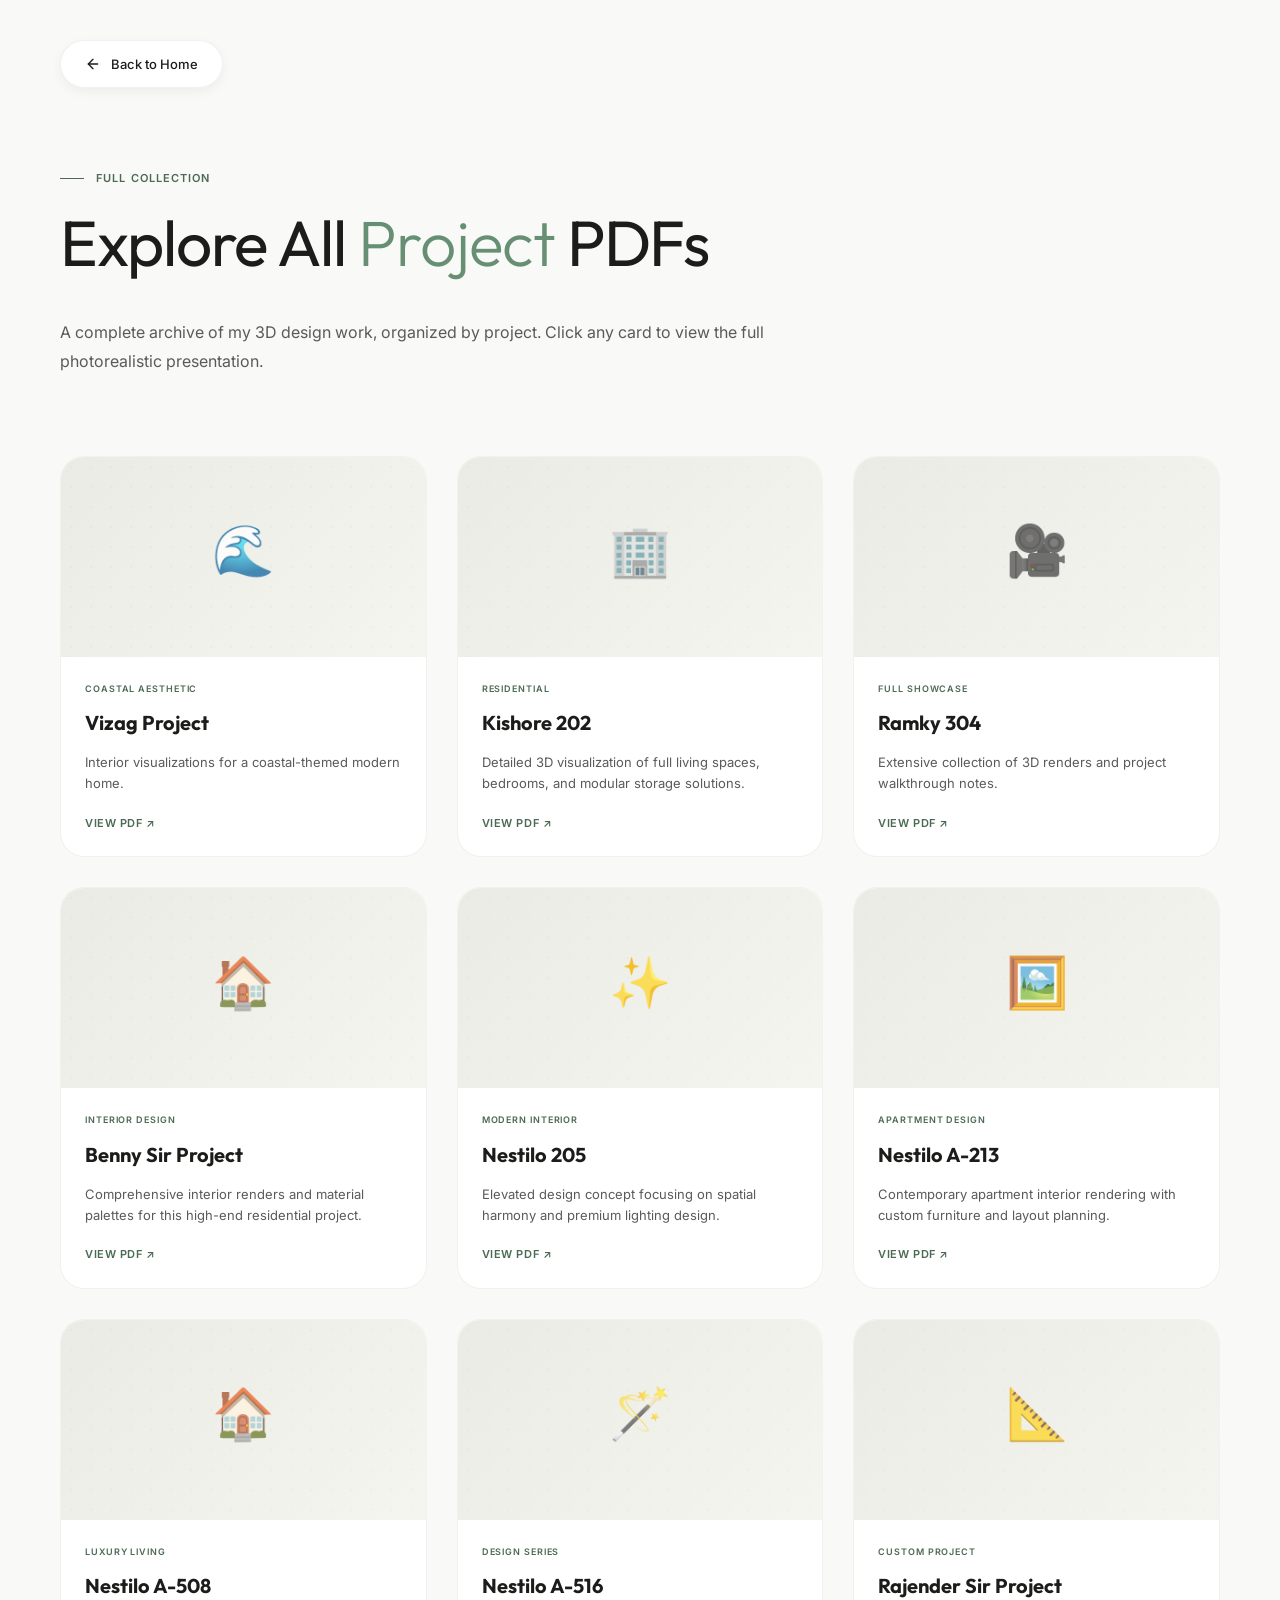
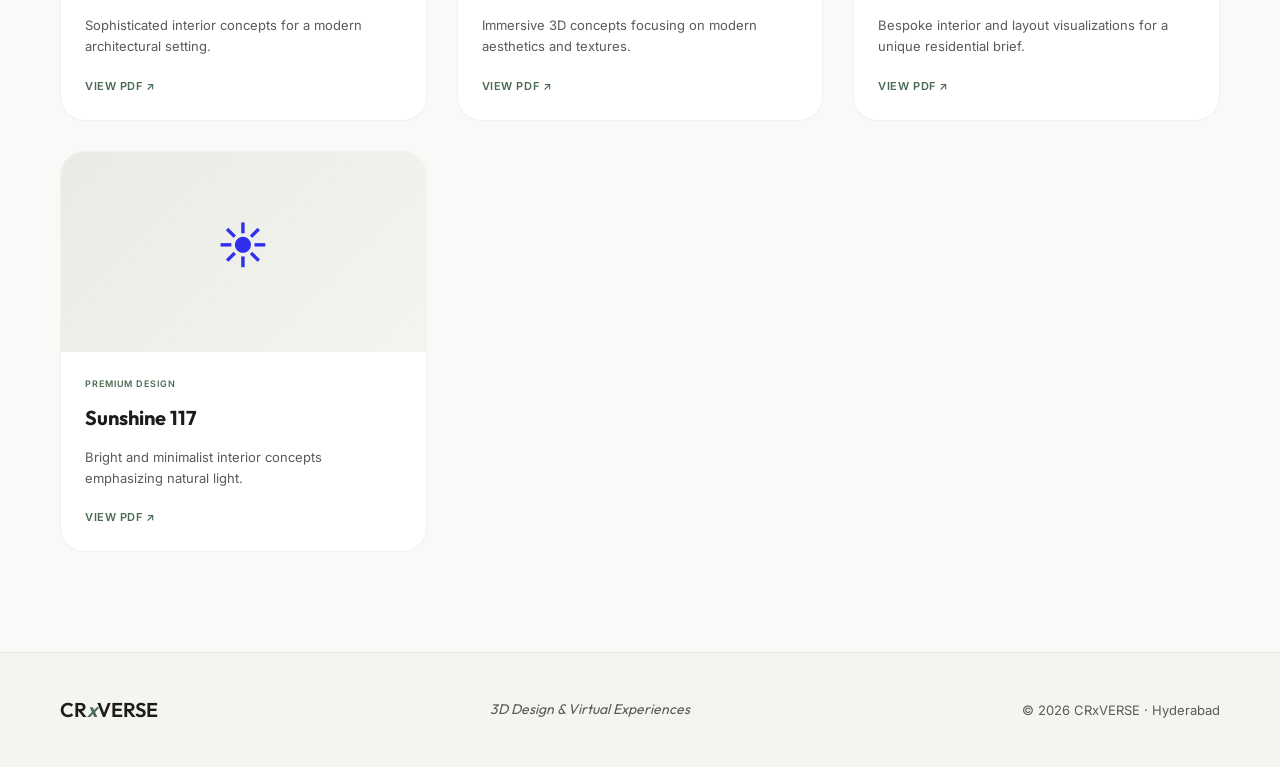
==== portfolio.html @ 9629f68f "Add comprehensive styles for the website layout and components - Introduced a new CSS file with vari" ====
<!DOCTYPE html>
<html lang="en">

<head>
  <meta charset="UTF-8">
  <meta name="viewport" content="width=device-width, initial-scale=1.0">
  <title>Portfolio Gallery | CRxVERSE</title>
  <link rel="preconnect" href="https://fonts.googleapis.com">
  <link rel="preconnect" href="https://fonts.gstatic.com" crossorigin>
  <link
    href="https://fonts.googleapis.com/css2?family=Inter:ital,wght@0,300;0,400;0,500;0,600;1,400&family=Outfit:wght@300;400;500;600;700&display=swap"
    rel="stylesheet">
  <link rel="stylesheet" href="styles.css">
  <style>
    .portfolio-page {
      padding: 160px 60px 100px;
      min-height: 100vh;
      background: var(--bg-primary);
    }

    .gallery-header {
      max-width: 800px;
      margin-bottom: 80px;
    }

    .gallery-grid {
      display: grid;
      grid-template-columns: repeat(auto-fill, minmax(320px, 1fr));
      gap: 30px;
    }

    .gallery-card {
      background: var(--bg-card);
      border-radius: var(--radius);
      border: 1px solid var(--border);
      overflow: hidden;
      transition: all 0.4s cubic-bezier(0.165, 0.84, 0.44, 1);
      display: flex;
      flex-direction: column;
      text-decoration: none;
      height: 100%;
    }

    .gallery-card:hover {
      transform: translateY(-10px);
      box-shadow: 0 30px 60px rgba(0, 0, 0, 0.05);
      border-color: var(--accent-light);
    }

    .card-preview {
      height: 200px;
      background: linear-gradient(135deg, #EBEBE6 0%, #F5F5F0 100%);
      display: flex;
      flex-direction: column;
      align-items: center;
      justify-content: center;
      position: relative;
    }

    .card-preview .ph-grid {
      position: absolute;
      inset: 0;
      background-image: radial-gradient(var(--border-strong) 1px, transparent 1px);
      background-size: 20px 20px;
      opacity: 0.2;
    }

    .card-info {
      padding: 24px;
      flex-grow: 1;
      display: flex;
      flex-direction: column;
    }

    .card-tag {
      font-size: 9px;
      font-weight: 600;
      text-transform: uppercase;
      letter-spacing: 0.1em;
      color: var(--accent);
      margin-bottom: 10px;
    }

    .card-title {
      font-family: var(--font-display);
      font-size: 20px;
      color: var(--text-primary);
      margin-bottom: 12px;
    }

    .card-desc {
      font-size: 13px;
      color: var(--text-secondary);
      line-height: 1.6;
      margin-bottom: 20px;
    }

    .view-btn {
      margin-top: auto;
      display: inline-flex;
      align-items: center;
      gap: 8px;
      font-size: 11px;
      font-weight: 600;
      text-transform: uppercase;
      letter-spacing: 0.05em;
      color: var(--accent);
    }

    .back-nav {
      position: fixed;
      top: 40px;
      left: 60px;
      z-index: 100;
    }

    .btn-back {
      display: inline-flex;
      align-items: center;
      gap: 10px;
      padding: 12px 24px;
      background: var(--bg-card);
      border: 1px solid var(--border);
      border-radius: 50px;
      text-decoration: none;
      color: var(--text-primary);
      font-size: 13px;
      font-weight: 500;
      transition: all 0.3s;
      box-shadow: 0 4px 12px rgba(0, 0, 0, 0.05);
    }

    .btn-back:hover {
      transform: translateX(-5px);
       border-color: var(--accent);
    }

    @media (max-width: 768px) {
      .portfolio-page { padding: 120px 20px 60px; }
      .back-nav { top: 20px; left: 20px; }
      .gallery-grid { grid-template-columns: 1fr; }
    }
  </style>
</head>

<body>

  <div class="back-nav">
    <a href="index.html" class="btn-back">
      <svg width="16" height="16" viewBox="0 0 24 24" fill="none" stroke="currentColor" stroke-width="2" stroke-linecap="round" stroke-linejoin="round"><line x1="19" y1="12" x2="5" y2="12"></line><polyline points="12 19 5 12 12 5"></polyline></svg>
      Back to Home
    </a>
  </div>

  <section class="portfolio-page">
    <div class="gallery-header reveal visible">
      <div class="section-label">Full Collection</div>
      <h1 class="section-title">Explore All <em>Project</em> PDFs</h1>
      <p class="about-text">A complete archive of my 3D design work, organized by project. Click any card to view the full photorealistic presentation.</p>
    </div>

    <div class="gallery-grid reveal visible reveal-delay-1">
      <!-- Vizag -->
      <a href="Projects/Vizag.pdf" target="_blank" class="gallery-card">
        <div class="card-preview">
          <div class="ph-grid"></div>
          <div class="ph-icon" style="font-size: 50px;">🌊</div>
        </div>
        <div class="card-info">
          <div class="card-tag">Coastal Aesthetic</div>
          <h3 class="card-title">Vizag Project</h3>
          <p class="card-desc">Interior visualizations for a coastal-themed modern home.</p>
          <div class="view-btn">View PDF ↗</div>
        </div>
      </a>

      <!-- KISHORE_202 -->
      <a href="Projects/KISHORE_202.pdf" target="_blank" class="gallery-card">
        <div class="card-preview">
          <div class="ph-grid"></div>
          <div class="ph-icon" style="font-size: 50px;">🏢</div>
        </div>
        <div class="card-info">
          <div class="card-tag">Residential</div>
          <h3 class="card-title">Kishore 202</h3>
          <p class="card-desc">Detailed 3D visualization of full living spaces, bedrooms, and modular storage solutions.</p>
          <div class="view-btn">View PDF ↗</div>
        </div>
      </a>

      <!-- Ramky304 -->
      <a href="Projects/Ramky304.pptx.pdf" target="_blank" class="gallery-card">
        <div class="card-preview">
          <div class="ph-grid"></div>
          <div class="ph-icon" style="font-size: 50px;">🎥</div>
        </div>
        <div class="card-info">
          <div class="card-tag">Full Showcase</div>
          <h3 class="card-title">Ramky 304</h3>
          <p class="card-desc">Extensive collection of 3D renders and project walkthrough notes.</p>
          <div class="view-btn">View PDF ↗</div>
        </div>
      </a>

      <!-- BennySir -->
      <a href="Projects/BennySir.pdf" target="_blank" class="gallery-card">
        <div class="card-preview">
          <div class="ph-grid"></div>
          <div class="ph-icon" style="font-size: 50px;">🏠</div>
        </div>
        <div class="card-info">
          <div class="card-tag">Interior Design</div>
          <h3 class="card-title">Benny Sir Project</h3>
          <p class="card-desc">Comprehensive interior renders and material palettes for this high-end residential project.</p>
          <div class="view-btn">View PDF ↗</div>
        </div>
      </a>

      <!-- NESTILO205 -->
      <a href="Projects/NESTILO205.pdf" target="_blank" class="gallery-card">
        <div class="card-preview">
          <div class="ph-grid"></div>
          <div class="ph-icon" style="font-size: 50px;">✨</div>
        </div>
        <div class="card-info">
          <div class="card-tag">Modern Interior</div>
          <h3 class="card-title">Nestilo 205</h3>
          <p class="card-desc">Elevated design concept focusing on spatial harmony and premium lighting design.</p>
          <div class="view-btn">View PDF ↗</div>
        </div>
      </a>

      <!-- NESTILO_A-213 -->
      <a href="Projects/NESTILO_A-213.pdf" target="_blank" class="gallery-card">
        <div class="card-preview">
          <div class="ph-grid"></div>
          <div class="ph-icon" style="font-size: 50px;">🖼️</div>
        </div>
        <div class="card-info">
          <div class="card-tag">Apartment Design</div>
          <h3 class="card-title">Nestilo A-213</h3>
          <p class="card-desc">Contemporary apartment interior rendering with custom furniture and layout planning.</p>
          <div class="view-btn">View PDF ↗</div>
        </div>
      </a>

      <!-- NESTILO_A-508 -->
      <a href="Projects/NESTILO_A-508.pdf" target="_blank" class="gallery-card">
        <div class="card-preview">
          <div class="ph-grid"></div>
          <div class="ph-icon" style="font-size: 50px;">🏠</div>
        </div>
        <div class="card-info">
          <div class="card-tag">Luxury Living</div>
          <h3 class="card-title">Nestilo A-508</h3>
          <p class="card-desc">Sophisticated interior concepts for a modern architectural setting.</p>
          <div class="view-btn">View PDF ↗</div>
        </div>
      </a>

      <!-- NESTIOLO-A-516 -->
      <a href="Projects/NESTIOLO-A-516.pdf" target="_blank" class="gallery-card">
        <div class="card-preview">
          <div class="ph-grid"></div>
          <div class="ph-icon" style="font-size: 50px;">🪄</div>
        </div>
        <div class="card-info">
          <div class="card-tag">Design Series</div>
          <h3 class="card-title">Nestilo A-516</h3>
          <p class="card-desc">Immersive 3D concepts focusing on modern aesthetics and textures.</p>
          <div class="view-btn">View PDF ↗</div>
        </div>
      </a>

      <!-- RajenderSir -->
      <a href="Projects/RajenderSir.pdf" target="_blank" class="gallery-card">
        <div class="card-preview">
          <div class="ph-grid"></div>
          <div class="ph-icon" style="font-size: 50px;">📐</div>
        </div>
        <div class="card-info">
          <div class="card-tag">Custom Project</div>
          <h3 class="card-title">Rajender Sir Project</h3>
          <p class="card-desc">Bespoke interior and layout visualizations for a unique residential brief.</p>
          <div class="view-btn">View PDF ↗</div>
        </div>
      </a>

      <!-- SUNESHINE_117 -->
      <a href="Projects/SUNESHINE_117.pdf" target="_blank" class="gallery-card">
        <div class="card-preview">
          <div class="ph-grid"></div>
          <div class="ph-icon" style="font-size: 50px;">☀️</div>
        </div>
        <div class="card-info">
          <div class="card-tag">Premium Design</div>
          <h3 class="card-title">Sunshine 117</h3>
          <p class="card-desc">Bright and minimalist interior concepts emphasizing natural light.</p>
          <div class="view-btn">View PDF ↗</div>
        </div>
      </a>
    </div>
  </section>

  <footer>
    <a href="index.html" class="footer-logo">CR<span>x</span>VERSE</a>
    <div class="footer-tagline">3D Design & Virtual Experiences</div>
    <div class="footer-copy">© 2026 CRxVERSE · Hyderabad</div>
  </footer>

  <script src="script.js"></script>
</body>

</html>
---- styles.css ----
:root {
  --bg-primary: #F9F9F7;
  --bg-secondary: #F4F4F0;
  --bg-card: #FFFFFF;
  --text-primary: #1C1C1A;
  --text-secondary: #5A5A58;
  --accent: #4A6A53;
  --accent-light: #678F73;
  --accent-hover: #37523F;
  --border: rgba(28,28,26,0.06);
  --border-strong: rgba(28,28,26,0.12);
  --font-base: 'Inter', system-ui, -apple-system, sans-serif;
  --font-display: 'Outfit', system-ui, -apple-system, sans-serif;
  --radius: 24px;
  --radius-sm: 14px;
  --shadow: 0 10px 40px -10px rgba(0, 0, 0, 0.05);
  --shadow-hover: 0 20px 60px -15px rgba(0, 0, 0, 0.08);
}

*, *::before, *::after { margin: 0; padding: 0; box-sizing: border-box; }
html { scroll-behavior: smooth; }
body {
  background-color: var(--bg-primary);
  color: var(--text-primary);
  font-family: var(--font-base);
  font-weight: 400;
  line-height: 1.7; /* Improved readability */
  overflow-x: hidden;
  -webkit-font-smoothing: antialiased;
  -moz-osx-font-smoothing: grayscale;
}

/* ── CUSTOM CURSOR ── */
.cursor {
  position: fixed; top: 0; left: 0;
  width: 12px; height: 12px;
  background: var(--accent);
  border-radius: 50%;
  pointer-events: none;
  z-index: 1000;
  transform: translate(-50%, -50%);
  transition: transform 0.1s ease;
}
.cursor-ring {
  position: fixed; top: 0; left: 0;
  width: 40px; height: 40px;
  border: 1px solid var(--accent);
  border-radius: 50%;
  pointer-events: none;
  z-index: 999;
  transform: translate(-50%, -50%);
  transition: transform 0.15s ease, width 0.3s, height 0.3s, border-color 0.3s;
  opacity: 0.5;
}

/* ── FLOATING ELEMENTS ── */
.floating-elements {
  position: fixed; inset: 0;
  pointer-events: none;
  z-index: 1;
  overflow: hidden;
}
.float-shape {
  position: absolute;
  opacity: 0.15;
  filter: blur(1px);
  animation: floatAround 20s infinite linear alternate-reverse;
}
.float-1 { width: 15px; height: 15px; border: 2px solid var(--accent); top: 15%; left: 10%; }
.float-2 { width: 30px; height: 30px; border: 1px solid var(--text-primary); border-radius: 50%; top: 60%; left: 85%; animation-duration: 25s; }
.float-3 { width: 10px; height: 10px; background: var(--accent-light); border-radius: 50%; top: 80%; left: 20%; animation-duration: 18s; }
.float-4 { width: 40px; height: 40px; border: 2px solid var(--accent); transform: rotate(45deg); top: 30%; left: 75%; animation-duration: 30s; }

@keyframes floatAround {
  0% { transform: translate(0, 0) rotate(0deg); }
  50% { transform: translate(50px, 100px) rotate(180deg); }
  100% { transform: translate(-50px, 50px) rotate(360deg); }
}

/* ── NAV ── */
nav {
  position: fixed; top: 0; left: 0; right: 0;
  z-index: 100;
  display: flex; justify-content: space-between; align-items: center;
  padding: 24px 60px;
  background: transparent;
  transition: all 0.4s ease;
}
nav.scrolled {
  background: rgba(249,249,247,0.95);
  backdrop-filter: blur(20px);
  padding: 16px 60px;
  border-bottom: 1px solid var(--border);
}
.nav-logo {
  font-family: var(--font-display); font-size: 26px; font-weight: 600;
  color: var(--text-primary); text-decoration: none;
  letter-spacing: -0.01em;
}
.nav-logo span { color: var(--accent); font-style: italic; margin-left: 2px; margin-right: 4px; }
.nav-links { display: flex; gap: 40px; list-style: none; }
.nav-links a {
  font-size: 13px; font-weight: 500; color: var(--text-secondary);
  text-decoration: none; transition: color 0.3s;
}
.nav-links a:hover { color: var(--accent); }

/* ── HERO ── */
#hero {
  min-height: 100vh;
  display: flex; align-items: center;
  position: relative; overflow: hidden;
  padding: 140px 60px 80px;
}
.hero-bg {
  position: absolute; inset: 0;
  background: var(--bg-primary);
  overflow: hidden;
  z-index: 0;
}
.blob {
  position: absolute;
  filter: blur(90px);
  opacity: 0.6;
  border-radius: 50%;
  animation: blobFloat 25s infinite alternate ease-in-out;
  pointer-events: none;
}
.blob-1 {
  width: 600px; height: 600px;
  background: rgba(74,106,83,0.25); /* Sage Green */
  top: -200px; left: -100px;
}
.blob-2 {
  width: 500px; height: 500px;
  background: rgba(226,219,208,0.8); /* Warm cream */
  bottom: -100px; right: -50px;
  animation-duration: 30s;
  animation-direction: alternate-reverse;
}
.blob-3 {
  width: 700px; height: 700px;
  background: rgba(103,143,115,0.15); /* Light sage */
  top: 30%; left: 30%;
  animation-duration: 35s;
  animation-delay: -5s;
}
.hero-grid {
  position: absolute; inset: 0;
  background-image: 
    linear-gradient(var(--border-strong) 1px, transparent 1px),
    linear-gradient(90deg, var(--border-strong) 1px, transparent 1px);
  background-size: 50px 50px;
  opacity: 0.15;
  animation: gridMove 60s linear infinite;
}
@keyframes gridMove {
  0% { transform: perspective(1000px) rotateX(15deg) translateY(0); }
  100% { transform: perspective(1000px) rotateX(15deg) translateY(100px); }
}

/* ── 3D FLOATING OBJECTS ── */
.floating-3d {
  position: absolute;
  font-size: 32px;
  opacity: 0.1;
  filter: grayscale(1);
  pointer-events: none;
  z-index: 1;
  animation: rotate3D 15s infinite linear;
}
.float-chair { top: 25%; right: 15%; animation-duration: 20s; }
.float-lamp { top: 75%; left: 10%; animation-duration: 25s; }
.float-sofa { top: 45%; left: 80%; animation-duration: 22s; }
.float-ruler { top: 15%; left: 40%; font-size: 24px; animation-duration: 18s; }
.float-pencil { top: 85%; right: 30%; font-size: 24px; animation-duration: 22s; }
.float-color { width: 12px; height: 12px; border-radius: 2px; opacity: 0.15; animation: rotate3D 12s infinite linear; }
.float-c1 { top: 35%; left: 15%; background: #4A6A53; } /* Accent green */
.float-c2 { top: 65%; right: 10%; background: #E2DBD0; } /* Cream */
.float-c3 { top: 10%; right: 40%; background: #1C1C1A; } /* Dark */

@keyframes rotate3D {
  0% { transform: translate3d(0,0,0) rotateX(0deg) rotateY(0deg) scale(1); }
  50% { transform: translate3d(40px, -60px, 150px) rotateX(180deg) rotateY(180deg) scale(1.2); }
  100% { transform: translate3d(0,0,0) rotateX(360deg) rotateY(360deg) scale(1); }
}

/* ── DRAFTING TEXT ── */
.draft-text {
  position: absolute;
  font-family: var(--font-display);
  font-size: 10px;
  font-weight: 600;
  text-transform: uppercase;
  letter-spacing: 0.2em;
  color: var(--accent);
  opacity: 0.08;
  white-space: nowrap;
  pointer-events: none;
  z-index: 1;
}
.dt-1 { top: 10%; left: 5%; transform: rotate(-90deg); }
.dt-2 { bottom: 5%; right: 5%; }
.dt-3 { top: 50%; right: 2%; transform: rotate(90deg); }

/* ── BLUEPRINT LINES ── */
.blueprint-line {
  position: absolute;
  background: var(--accent);
  opacity: 0.1;
  pointer-events: none;
  z-index: 1;
}
.bp-h { width: 100%; height: 1px; left: 0; animation: bpHoriz 15s infinite ease-in-out; }
.bp-v { height: 100%; width: 1px; top: 0; animation: bpVert 12s infinite ease-in-out; }
@keyframes bpHoriz { 0%, 100% { top: 20%; } 50% { top: 80%; } }
@keyframes bpVert { 0%, 100% { left: 15%; } 50% { left: 85%; } }
.hero-content {
  position: relative; z-index: 2; max-width: 650px;
}
.hero-tag {
  display: inline-flex; align-items: center; gap: 12px;
  font-size: 11px; font-weight: 600; letter-spacing: 0.1em;
  text-transform: uppercase; color: var(--accent); margin-bottom: 24px;
  opacity: 0; animation: heroFadeUp 0.8s cubic-bezier(0.165, 0.84, 0.44, 1) 0.2s forwards;
}
.hero-tag::before { content: ''; width: 40px; height: 1px; background: var(--accent); }
.hero-title {
  font-family: var(--font-display);
  font-size: clamp(48px, 6vw, 84px);
  font-weight: 400; line-height: 1.05; letter-spacing: -0.03em;
  margin-bottom: 28px; color: var(--text-primary);
  opacity: 0; animation: heroFadeUp 0.9s cubic-bezier(0.165, 0.84, 0.44, 1) 0.4s forwards;
}
.hero-title em { font-style: normal; font-weight: 300; color: var(--accent-light); letter-spacing: -0.01em; }
.hero-desc {
  font-size: 16px; color: var(--text-secondary); max-width: 500px;
  margin-bottom: 48px;
  opacity: 0; animation: heroFadeUp 0.9s cubic-bezier(0.165, 0.84, 0.44, 1) 0.6s forwards;
}
.hero-cta { display: flex; gap: 16px; align-items: center; opacity: 0; animation: heroFadeUp 0.9s cubic-bezier(0.165, 0.84, 0.44, 1) 0.8s forwards; }
.btn-gold {
  display: inline-flex; align-items: center; justify-content: center;
  padding: 16px 36px; background: var(--accent); color: #FFF;
  font-size: 12px; font-weight: 600; letter-spacing: 0.05em; text-transform: uppercase;
  text-decoration: none; border-radius: 50px; transition: all 0.3s ease;
}
.btn-gold:hover { background: var(--accent-hover); transform: translateY(-3px); box-shadow: 0 10px 25px rgba(74,106,83,0.3); }
.btn-outline {
  display: inline-flex; align-items: center; justify-content: center;
  padding: 16px 36px; border: 1px solid var(--border-strong);
  color: var(--text-primary); font-size: 12px; font-weight: 600;
  letter-spacing: 0.05em; text-transform: uppercase; text-decoration: none;
  border-radius: 50px; transition: all 0.3s ease;
}
.btn-outline:hover { border-color: var(--text-primary); background: rgba(0,0,0,0.03); transform: translateY(-3px); }

.hero-right {
  position: absolute; right: 80px; top: 50%; transform: translateY(-50%);
  display: flex; flex-direction: column; gap: 32px; z-index: 2;
  opacity: 0; animation: heroFadeIn 1.2s cubic-bezier(0.165, 0.84, 0.44, 1) 1s forwards;
}
.hero-stat {
  display: flex; flex-direction: column; align-items: flex-end;
  text-align: right; margin-bottom: 10px;
  transition: transform 0.4s cubic-bezier(0.165, 0.84, 0.44, 1);
}
.hero-stat:hover { transform: translateX(-15px); }
.hero-stat-num { font-family: var(--font-display); font-size: 48px; font-weight: 400; color: var(--accent); line-height: 1; margin-bottom: 4px; }
.hero-stat-label { font-size: 10px; font-weight: 600; text-transform: uppercase; letter-spacing: 0.1em; color: var(--text-secondary); }

.scroll-indicator {
  position: absolute; bottom: 40px; left: 60px;
  display: flex; align-items: center; gap: 16px;
  font-size: 10px; font-weight: 600; letter-spacing: 0.1em; text-transform: uppercase; color: var(--text-secondary);
  opacity: 0; animation: heroFadeIn 1.2s ease 1.2s forwards;
}
.scroll-line { width: 40px; height: 1px; background: var(--border-strong); position: relative; overflow: hidden; }
.scroll-line::after {
  content: ''; position: absolute; left: 0; top: 0; bottom: 0; width: 50%; background: var(--accent);
  animation: slideScroll 2s infinite ease-in-out;
}
@keyframes slideScroll { 0% { transform: translateX(-100%); } 100% { transform: translateX(200%); } }

/* ── SECTIONS GENERIC ── */
.section-label {
  display: inline-flex; align-items: center; gap: 12px;
  font-size: 11px; font-weight: 600; letter-spacing: 0.1em;
  text-transform: uppercase; color: var(--accent); margin-bottom: 20px;
}
.section-label::before { content: ''; width: 24px; height: 1px; background: var(--accent); }
.section-title {
  font-family: var(--font-display); font-size: clamp(40px, 6vw, 64px); font-weight: 400; line-height: 1.1; margin-bottom: 40px;
  letter-spacing: -0.02em;
}
.section-title em { font-style: normal; font-weight: 300; color: var(--accent-light); letter-spacing: -0.01em; }

/* ── BETTER IMAGE MASKING ── */
.image-mask {
  clip-path: polygon(10% 0%, 100% 0%, 90% 100%, 0% 100%);
  transition: clip-path 0.8s cubic-bezier(0.165, 0.84, 0.44, 1);
}
.image-mask:hover {
  clip-path: polygon(0% 0%, 100% 0%, 100% 100%, 0% 100%);
}

/* ── IMPROVED SECTION PADDING ── */
section { padding: 160px 60px; }

/* ── ABOUT ── */
#about { padding: 140px 60px; display: grid; grid-template-columns: 1fr 1fr; gap: 100px; align-items: center; }
.about-visual { position: relative; padding: 40px; }
.about-img-frame {
  aspect-ratio: 4/5; border-radius: var(--radius); overflow: hidden; position: relative; z-index: 2;
  box-shadow: 0 40px 80px rgba(0,0,0,0.1);
  /* Added parallax container behavior */
  perspective: 1000px;
}
.about-img-frame img { 
  width: 100%; height: 110%; /* Slightly taller for parallax */
  object-fit: cover; transition: transform 0.8s cubic-bezier(0.165, 0.84, 0.44, 1);
  transform: translateZ(0);
}
.about-img-frame:hover img { transform: scale(1.1) translateZ(50px); }
.frame-border {
  position: absolute; inset: 0; border: 1px solid var(--accent); border-radius: var(--radius);
  transform: translate(-15px, 20px); z-index: 1; pointer-events: none;
}
.about-location {
  position: absolute; bottom: 20px; left: 20px; background: rgba(255,255,255,0.9); backdrop-filter: blur(10px);
  padding: 10px 18px; border-radius: 30px; font-size: 10px; font-weight: 600; letter-spacing: 0.05em; color: var(--text-primary); z-index: 3; box-shadow: 0 4px 12px rgba(0,0,0,0.05);
}
.about-text { font-size: 16px; color: var(--text-secondary); margin-bottom: 24px; line-height: 1.8; }
.about-divider { width: 100px; height: 1px; background: var(--border-strong); margin: 36px 0; }
.about-skills { display: flex; flex-wrap: wrap; gap: 10px; }
.skill-tag {
  padding: 12px 24px; background: var(--bg-card); border: 1px solid var(--border); border-radius: 50px;
  font-size: 11px; font-weight: 600; letter-spacing: 0.05em; color: var(--text-primary); transition: all 0.4s cubic-bezier(0.165, 0.84, 0.44, 1);
  box-shadow: var(--shadow);
}
.skill-tag:hover { border-color: var(--accent); color: var(--accent); transform: translateY(-3px) scale(1.02); box-shadow: var(--shadow-hover); }

.software-grid { display: flex; flex-wrap: wrap; gap: 12px; margin-top: 24px; padding-bottom: 20px; }
.software-tag {
  display: flex; align-items: center; gap: 10px;
  padding: 10px 16px; background: var(--bg-card);
  border: 1px solid var(--border); border-radius: 12px;
  font-size: 13px; font-weight: 500; color: var(--text-primary);
  transition: all 0.3s;
}
.software-tag:hover { border-color: var(--accent-light); transform: translateY(-3px); box-shadow: 0 8px 20px rgba(0,0,0,0.06); }
.software-tag img { width: 18px; height: 18px; object-fit: contain; }
.software-letter {
  width: 18px; height: 18px; display: flex; align-items: center; justify-content: center;
  font-size: 10px; font-weight: 700; color: var(--text-primary); border: 1.5px solid var(--text-primary);
  border-radius: 4px; box-sizing: border-box;
}
/* ── SERVICES ── */
#services { padding: 140px 60px; background: var(--bg-secondary); border-radius: 40px; margin: 0 20px; }
.services-header { display: grid; grid-template-columns: 1fr 1fr; gap: 60px; align-items: end; margin-bottom: 80px; }
.services-intro { font-size: 17px; color: var(--text-secondary); line-height: 1.8; }
.services-grid { display: grid; grid-template-columns: repeat(3, 1fr); gap: 30px; }
.service-card {
  background: var(--bg-card); padding: 50px 40px; border-radius: var(--radius);
  transition: all 0.4s ease; border: 1px solid var(--border); position: relative; overflow: hidden;
}
.service-card:hover { transform: translateY(-8px); box-shadow: 0 20px 40px rgba(0,0,0,0.04); border-color: var(--accent-light); }
.service-num { font-family: var(--font-display); font-size: 40px; color: rgba(74,106,83,0.15); margin-bottom: 20px; font-weight: 300; font-style: normal; }
.service-icon { font-size: 32px; margin-bottom: 24px; }
.service-name { font-family: var(--font-display); font-size: 24px; color: var(--text-primary); margin-bottom: 16px; }
.service-desc { font-size: 14px; color: var(--text-secondary); line-height: 1.8; }

/* ── PORTFOLIO ── */
#portfolio { padding: 140px 60px; }
.portfolio-header { display: flex; justify-content: space-between; align-items: flex-end; margin-bottom: 60px; }
.portfolio-filter { display: flex; gap: 8px; flex-wrap: wrap; background: var(--bg-secondary); padding: 8px; border-radius: 40px; justify-content: center; }
.filter-btn {
  padding: 10px 20px; background: transparent; border: none; border-radius: 30px;
  font-size: 11px; font-weight: 600; text-transform: uppercase; letter-spacing: 0.1em; color: var(--text-secondary); cursor: pointer; transition: all 0.3s;
}
.filter-btn.active, .filter-btn:hover { background: var(--bg-card); color: var(--accent); box-shadow: 0 4px 12px rgba(0,0,0,0.05); }

.portfolio-grid { display: grid; grid-template-columns: repeat(12, 1fr); gap: 20px; }
.project-card { border-radius: var(--radius); overflow: hidden; position: relative; background: var(--border); }
.project-card:nth-child(1) { grid-column: span 7; grid-row: span 2; min-height: 500px; }
.project-card:nth-child(2) { grid-column: span 5; min-height: 240px; }
.project-card:nth-child(3) { grid-column: span 5; min-height: 240px; }
.project-card:nth-child(4), .project-card:nth-child(5), .project-card:nth-child(6) { grid-column: span 4; min-height: 320px; }

.project-placeholder {
  width: 100%; height: 100%; min-height: inherit; display: flex; flex-direction: column; align-items: center; justify-content: center;
  background: linear-gradient(135deg, #EBEBE6 0%, #F5F5F0 100%); transition: all 0.6s cubic-bezier(0.165, 0.84, 0.44, 1);
  position: relative;
  overflow: hidden;
}
/* Blueprint effect on hover */
.project-card:hover .project-placeholder { background: #1C1C1A; color: #FFF; }
.project-card:hover .ph-grid { opacity: 0.4; background-size: 15px 15px; }
.project-card:hover .ph-icon { transform: scale(1.1) rotate(5deg); color: var(--accent-light); opacity: 1; filter: drop-shadow(0 0 10px var(--accent)); }
.project-card:hover .ph-label { color: #FFF; opacity: 1; }

.ph-grid { position: absolute; inset: 0; background-image: radial-gradient(var(--border-strong) 1px, transparent 1px); background-size: 20px 20px; opacity: 0.3; transition: all 0.4s; }
.ph-icon { font-size: 40px; z-index: 1; margin-bottom: 12px; opacity: 0.8; transition: all 0.4s; }
.ph-label { font-size: 10px; font-weight: 600; letter-spacing: 0.1em; color: var(--text-secondary); z-index: 1; text-transform: uppercase; transition: all 0.4s; }

.project-overlay {
  position: absolute; inset: 0; background: linear-gradient(to top, rgba(28,28,26,0.8) 0%, transparent 60%);
  display: flex; flex-direction: column; justify-content: flex-end; padding: 30px;
  opacity: 0; transition: opacity 0.4s;
}
.project-card:hover .project-overlay { opacity: 1; }
.project-cat { font-size: 10px; font-weight: 600; letter-spacing: 0.1em; text-transform: uppercase; color: #FFF; margin-bottom: 8px; }
.project-name { font-family: var(--font-display); font-size: 24px; color: #FFF; line-height: 1.2; }

/* ── INSTA & CONTACT ── */
.insta-banner {
  margin: 0 60px 140px; padding: 50px 60px; background: var(--bg-card); border-radius: var(--radius);
  border: 1px solid var(--border); display: flex; align-items: center; justify-content: space-between;
  box-shadow: 0 20px 40px rgba(0,0,0,0.03);
}
.insta-left { display: flex; align-items: center; gap: 24px; }
.insta-icon {
  width: 64px; height: 64px; background: linear-gradient(135deg, #833ab4, #fd1d1d, #fcb045);
  border-radius: 18px; display: flex; align-items: center; justify-content: center; font-size: 30px; color: #fff;
}
.insta-text h3 { font-family: var(--font-display); font-size: 28px; margin-bottom: 6px; color: var(--text-primary); }
.insta-text p { font-size: 14px; color: var(--text-secondary); }
.insta-text p span { color: var(--accent); font-weight: 600; }

#contact { padding: 140px 60px; background: var(--bg-secondary); border-radius: 40px 40px 0 0; }
.contact-grid { display: grid; grid-template-columns: 1fr 1fr; gap: 100px; align-items: start; }
.contact-desc { font-size: 16px; color: var(--text-secondary); margin-bottom: 48px; line-height: 1.8; }
.contact-details { display: flex; flex-direction: column; gap: 20px; }
.contact-item {
  display: flex; align-items: center; gap: 20px; padding: 24px; background: var(--bg-card);
  border-radius: var(--radius-sm); border: 1px solid var(--border); transition: transform 0.3s;
}
.contact-item:hover { transform: translateX(5px); border-color: var(--accent-light); }
.contact-item-icon {
  width: 48px; height: 48px; background: var(--bg-secondary); border-radius: 50%;
  display: flex; align-items: center; justify-content: center; font-size: 20px; color: var(--accent);
}
.contact-item-info label { font-size: 10px; font-weight: 600; letter-spacing: 0.1em; text-transform: uppercase; color: var(--text-secondary); display: block; margin-bottom: 6px; }
.contact-item-info a, .contact-item-info span { font-size: 15px; font-weight: 500; color: var(--text-primary); text-decoration: none; transition: color 0.3s; }
.contact-item-info a:hover { color: var(--accent); }

.contact-form { display: flex; flex-direction: column; gap: 20px; }
.form-group { display: flex; flex-direction: column; gap: 10px; }
.form-group label { font-size: 11px; font-weight: 600; letter-spacing: 0.05em; text-transform: uppercase; color: var(--text-secondary); }
.form-group input, .form-group textarea, .form-group select {
  background: var(--bg-card); border: 1px solid var(--border); border-radius: var(--radius-sm);
  padding: 16px 20px; font-family: var(--font-base); font-size: 14px; color: var(--text-primary); outline: none; transition: all 0.3s;
}
.form-group input:focus, .form-group textarea:focus, .form-group select:focus { border-color: var(--accent); box-shadow: 0 0 0 4px rgba(74,106,83,0.1); }
.form-group textarea { min-height: 140px; resize: vertical; }
.contact-form .btn-gold { width: 100%; justify-content: center; border: none; font-size: 13px; font-family: var(--font-base); cursor: pointer; }
.form-row { display: grid; grid-template-columns: 1fr 1fr; gap: 20px; }
.whatsapp-btn {
  display: flex; align-items: center; justify-content: center; gap: 12px;
  padding: 18px; background: #25D366; color: #FFF; border-radius: 50px;
  font-size: 12px; font-weight: 600; text-transform: uppercase; letter-spacing: 0.05em;
  text-decoration: none; transition: all 0.3s; margin-top: 10px;
}
.whatsapp-btn:hover { background: #20BA56; transform: translateY(-3px); box-shadow: 0 10px 20px rgba(37,211,102,0.25); }
/* ── PROCESS ── */
.process-grid { display: grid; grid-template-columns: repeat(4, 1fr); gap: 40px; margin-top: 60px; }
.process-step { position: relative; padding-top: 30px; border-top: 1px solid var(--border-strong); }
.step-num { font-family: var(--font-display); font-size: 32px; color: var(--accent); font-style: italic; margin-bottom: 20px; }
.process-step h3 { font-family: var(--font-display); font-size: 20px; color: var(--text-primary); margin-bottom: 12px; }
.process-step p { font-size: 14px; color: var(--text-secondary); line-height: 1.8; }

/* ── TESTIMONIALS ── */
#testimonials { 
  padding: 140px 0; 
  background: var(--bg-secondary); 
  border-radius: 40px; 
  margin: 0 20px 140px; 
  overflow: hidden; 
}
.testi-header {
  padding: 0 60px;
  margin-bottom: 60px;
}
.testi-marquee {
  display: flex;
  overflow: hidden;
  user-select: none;
  gap: 30px;
  mask-image: linear-gradient(to right, transparent, black 10%, black 90%, transparent);
}
.testi-track {
  display: flex;
  gap: 30px;
  animation: marquee 40s linear infinite;
  padding: 20px 0;
}
.testi-track:hover {
  animation-play-state: paused;
}
.testi-card { 
  flex-shrink: 0;
  width: 400px;
  background: var(--bg-card); 
  padding: 50px 40px; 
  border-radius: var(--radius); 
  border: 1px solid var(--border); 
  transition: all 0.3s ease; 
}
.testi-card:hover { 
  transform: translateY(-5px); 
  box-shadow: 0 20px 40px rgba(0,0,0,0.03); 
  border-color: var(--accent-light); 
}
.quote-icon { font-family: var(--font-display); font-size: 60px; color: rgba(74,106,83,0.15); line-height: 1; margin-bottom: 15px; }
.testi-card p { font-size: 15px; color: var(--text-secondary); line-height: 1.8; margin-bottom: 30px; font-style: italic; }
.testi-author { font-size: 12px; font-weight: 600; text-transform: uppercase; letter-spacing: 0.1em; color: var(--text-primary); }

@keyframes marquee {
  0% { transform: translateX(0); }
  100% { transform: translateX(calc(-100% / 2)); }
}

/* ── FOOTER ── */
footer {
  padding: 40px 60px; background: var(--bg-secondary); border-top: 1px solid var(--border);
  display: flex; align-items: center; justify-content: space-between; border-radius: 0;
}
.footer-logo { font-family: var(--font-display); font-size: 20px; font-weight: 600; color: var(--text-primary); text-decoration: none; }
.footer-logo span { color: var(--accent); font-style: italic; }
.footer-tagline { font-family: var(--font-display); font-size: 14px; font-style: italic; color: var(--text-secondary); }
.footer-copy { font-size: 13px; color: var(--text-secondary); }

/* ── ANIMATIONS ── */
/* ── PRELOADER ── */
#preloader {
  position: fixed; inset: 0;
  background: var(--bg-primary);
  display: flex; flex-direction: column; align-items: center; justify-content: center;
  z-index: 9999;
  transition: opacity 0.8s ease, visibility 0.8s;
  text-align: center;
}
.loader-logo {
  font-family: var(--font-display); font-size: 38px; font-weight: 600;
  color: var(--text-primary); margin-bottom: 24px;
}
.loader-software {
  display: flex; gap: 15px; margin-bottom: 30px;
  opacity: 0.8;
}
.loader-software img, .loader-software .software-letter {
  width: 24px; height: 24px;
}
.loader-bar {
  width: 240px; height: 2px; background: var(--border-strong);
  position: relative; overflow: hidden;
  border-radius: 4px;
}
.loader-bar::after {
  content: ''; position: absolute; left: 0; top: 0; bottom: 0; width: 0%;
  background: var(--accent);
  animation: loadProgress 1.2s forwards cubic-bezier(0.65, 0, 0.35, 1);
}
.loader-status {
  margin-top: 15px; font-size: 10px; font-weight: 600; text-transform: uppercase; letter-spacing: 0.15em; color: var(--accent);
}
@keyframes loadProgress { 
  0% { width: 0%; }
  100% { width: 100%; } 
}

/* ── MOUSE PARTICLES ── */
.particle {
  position: fixed;
  width: 4px; height: 4px;
  background: var(--accent-light);
  border-radius: 50%;
  pointer-events: none;
  z-index: 998;
  opacity: 0;
}

/* ── ANIMATED HIGHLIGHTS ── */
.highlight-particle {
  position: absolute;
  width: 2px; height: 2px;
  background: var(--accent);
  border-radius: 50%;
  pointer-events: none;
  animation: particleFloat 10s infinite linear;
  opacity: 0.3;
}
@keyframes particleFloat {
  0% { transform: translateY(0) scale(1); opacity: 0; }
  20% { opacity: 0.3; }
  80% { opacity: 0.3; }
  100% { transform: translateY(-100vh) scale(0.5); opacity: 0; }
}

@keyframes heroFadeUp {
  0% { opacity: 0; transform: translateY(60px) skewY(2deg); }
  100% { opacity: 1; transform: translateY(0) skewY(0deg); }
}
@keyframes heroFadeIn {
  0% { opacity: 0; }
  100% { opacity: 1; }
}
@keyframes bgDrift {
  0% { background-position: 0 0; }
  100% { background-position: -80px -80px; }
}

.reveal { opacity: 0; transform: translateY(30px); transition: all 0.8s ease-out; }
.reveal.visible { opacity: 1; transform: translateY(0); }
.reveal-delay-1 { transition-delay: 0.1s; }
.reveal-delay-2 { transition-delay: 0.2s; }
.reveal-delay-3 { transition-delay: 0.3s; }

/* ── RESPONSIVE DESIGN ── */
.menu-toggle { display: none; flex-direction: column; gap: 6px; cursor: pointer; z-index: 101; }
.menu-toggle .bar { width: 30px; height: 2px; background-color: var(--text-primary); transition: all 0.3s ease-in-out; border-radius: 2px; }
.menu-toggle.is-active .bar:nth-child(1) { transform: translateY(8px) rotate(45deg); background-color: var(--accent); }
.menu-toggle.is-active .bar:nth-child(2) { opacity: 0; }
.menu-toggle.is-active .bar:nth-child(3) { transform: translateY(-8px) rotate(-45deg); background-color: var(--accent); }

@media (max-width: 1200px) {
  .portfolio-grid { grid-template-columns: repeat(2, 1fr); }
  .project-card:nth-child(n) { grid-column: span 1; min-height: 300px; }
  .project-card:nth-child(1) { grid-column: span 2; min-height: 400px; }
}

@media (max-width: 1024px) {
  nav { padding: 20px 40px; }
  nav.scrolled { padding: 14px 40px; }
  #hero { padding: 120px 40px 80px; }
  #about, #services, #portfolio, #contact { padding: 100px 40px; }
  #process { padding: 100px 40px !important; }
  #testimonials { padding: 100px 40px; margin: 0 40px 100px; }
  .process-grid, .testi-grid { grid-template-columns: repeat(2, 1fr); gap: 40px; }
  .insta-banner { margin: 0 40px 100px; }
  .contact-grid, #about, .services-header { gap: 60px; }
  .hero-right { right: 40px; transform: scale(0.9) translateY(-50%); transform-origin: right center; }
}

@media (max-width: 900px) {
  .menu-toggle { display: flex; }
  .nav-links {
    position: fixed; top: 0; right: -100%; width: 70%; height: 100vh;
    background: var(--bg-card); flex-direction: column; justify-content: center;
    align-items: center; transition: right 0.4s cubic-bezier(0.77,0,0.175,1);
    z-index: 100; box-shadow: -10px 0 40px rgba(0,0,0,0.1); border-left: 1px solid var(--border); gap: 24px;
  }
  .nav-links.active { right: 0; }
  .nav-links li { margin: 10px 0; }
  .nav-links a { font-size: 18px; }
  .hero-right, .scroll-indicator { display: none; }
  #about { grid-template-columns: 1fr; gap: 50px; }
  .process-grid { grid-template-columns: 1fr 1fr; }
  .services-header { grid-template-columns: 1fr; gap: 20px; }
  .services-grid { grid-template-columns: 1fr 1fr; }
  .portfolio-header { flex-direction: column; gap: 20px; align-items: flex-start; }
  .contact-grid { grid-template-columns: 1fr; gap: 60px; }
  .insta-banner { flex-direction: column; gap: 30px; align-items: flex-start; }
}

@media (max-width: 600px) {
  nav { padding: 20px; }
  nav.scrolled { padding: 12px 20px; }
  .nav-links { width: 100%; }
  #hero { padding: 100px 20px 60px; text-align: center; }
  .hero-content { margin: 0 auto; display: flex; flex-direction: column; align-items: center; }
  .hero-title { font-size: clamp(40px, 10vw, 50px); }
  .hero-desc { font-size: 15px; }
  .hero-cta { flex-direction: column; width: 100%; }
  .btn-gold, .btn-outline { width: 100%; }
  #about, #services, #portfolio, #contact { padding: 80px 20px; }
  #process { padding: 80px 20px !important; }
  #testimonials { padding: 80px 20px; margin: 0 0 80px 0; border-radius: 0; }
  #services { margin: 0; border-radius: 0; }
  .section-title { font-size: 32px; }
  .services-grid, .process-grid, .testi-grid { grid-template-columns: 1fr; }
  .portfolio-grid { display: flex; flex-direction: column; gap: 20px; }
  .project-card:nth-child(n) { min-height: 280px; }
  .form-row { grid-template-columns: 1fr; }
  footer { padding: 30px 20px; flex-direction: column; gap: 15px; text-align: center; }
}

@media (max-width: 480px) {
  .hero-title { font-size: 34px; margin-bottom: 20px; }
  .section-title { font-size: 28px; }
  #about, #services, #portfolio, #contact { padding: 60px 15px; }
  .insta-banner { padding: 30px 20px; margin: 0 15px 80px; text-align: center; }
  .insta-left { flex-direction: column; gap: 16px; }
  .contact-item { flex-direction: column; text-align: center; align-items: center; gap: 12px; }
  .contact-item-icon { margin-bottom: 4px; }
  .btn-gold, .btn-outline { font-size: 11px; padding: 14px 20px; }
}

/* ── FLOATING ACTION BUTTONS ── */
.floating-actions {
  position: fixed; bottom: 30px; right: 30px;
  display: flex; flex-direction: column; gap: 16px; z-index: 999;
}
.fab {
  width: 56px; height: 56px; border-radius: 50%;
  display: flex; align-items: center; justify-content: center;
  color: #FFF; text-decoration: none; box-shadow: 0 10px 25px rgba(0,0,0,0.15);
  transition: all 0.3s cubic-bezier(0.175, 0.885, 0.32, 1.275);
}
.fab:hover { transform: translateY(-5px) scale(1.05); box-shadow: 0 15px 35px rgba(0,0,0,0.25); }
.fab-call { background: var(--text-primary); }
.fab-call:hover { background: var(--accent); }
.fab-whatsapp { background: #25D366; }
.fab-whatsapp:hover { background: #1EBE5A; }

@media (max-width: 600px) {
  .floating-actions { bottom: 20px; right: 20px; gap: 12px; }
  .fab { width: 50px; height: 50px; }
  .fab svg { width: 22px; height: 22px; }
}
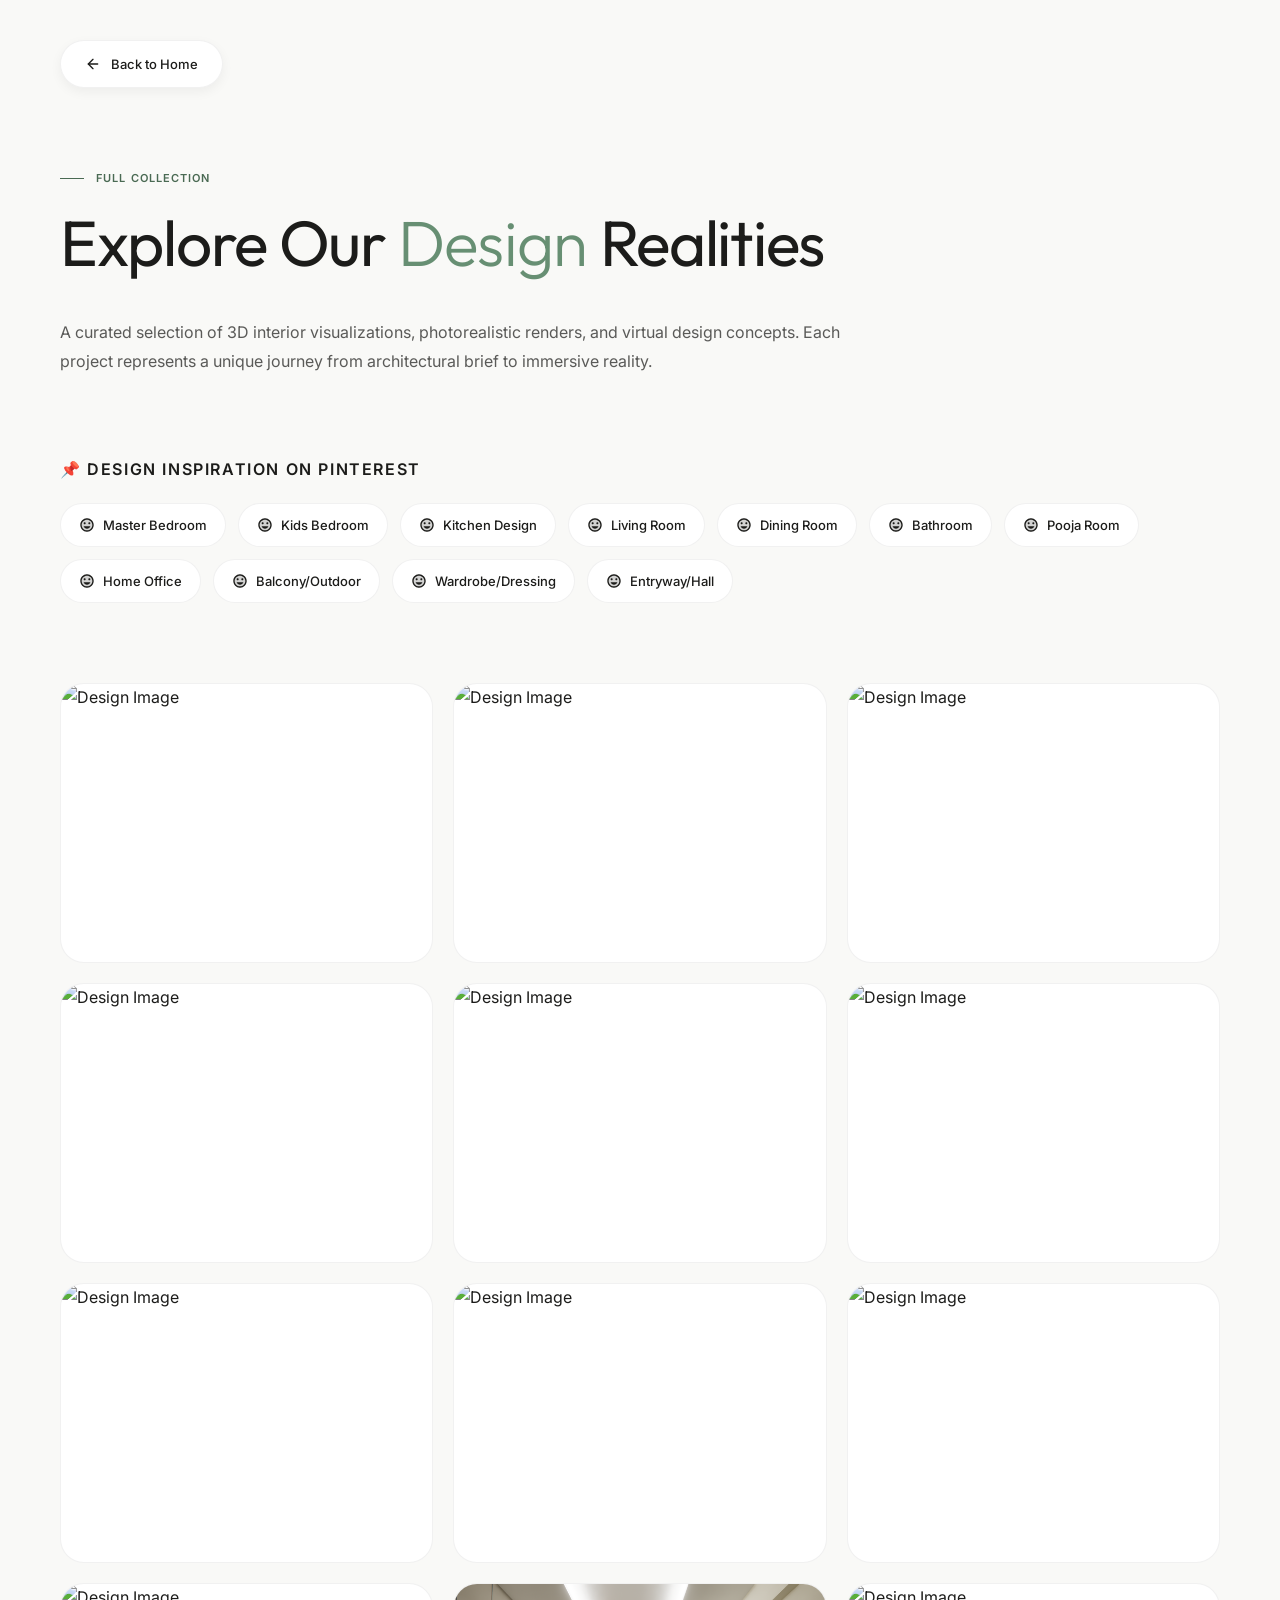
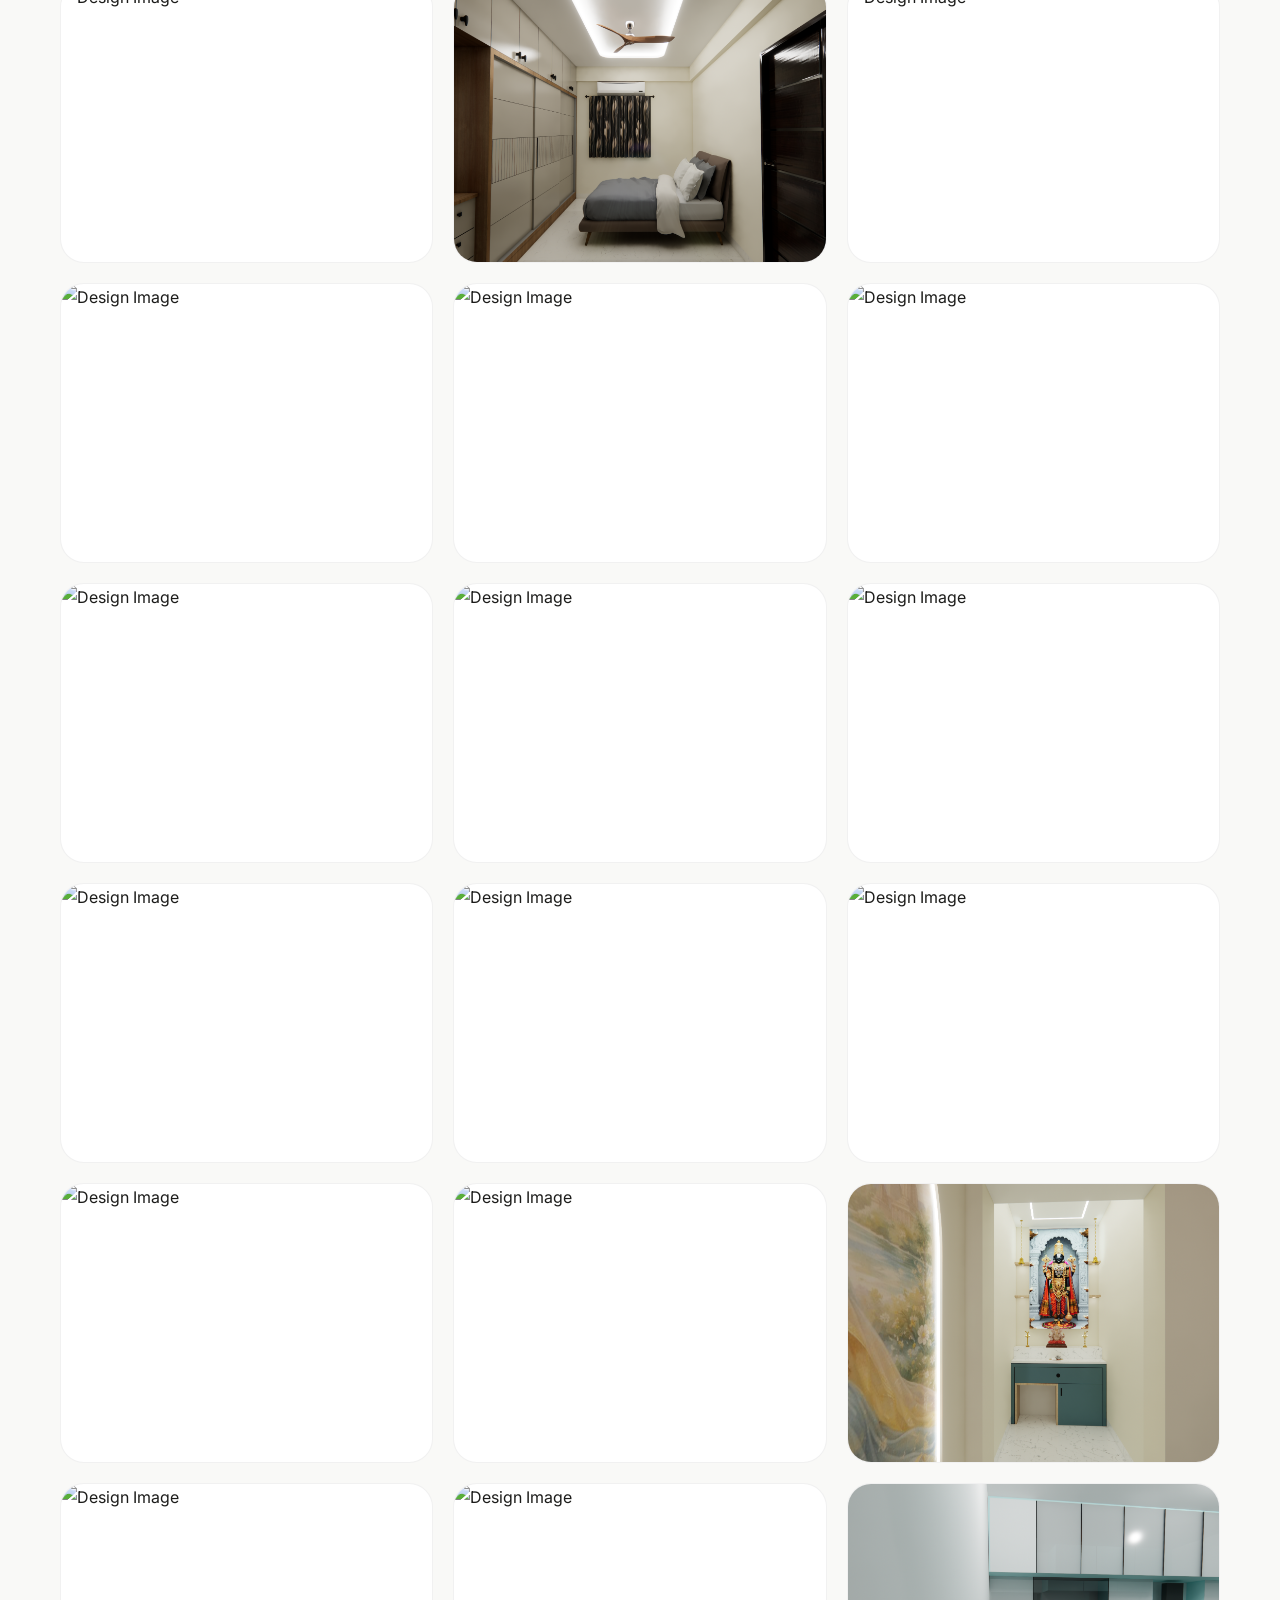
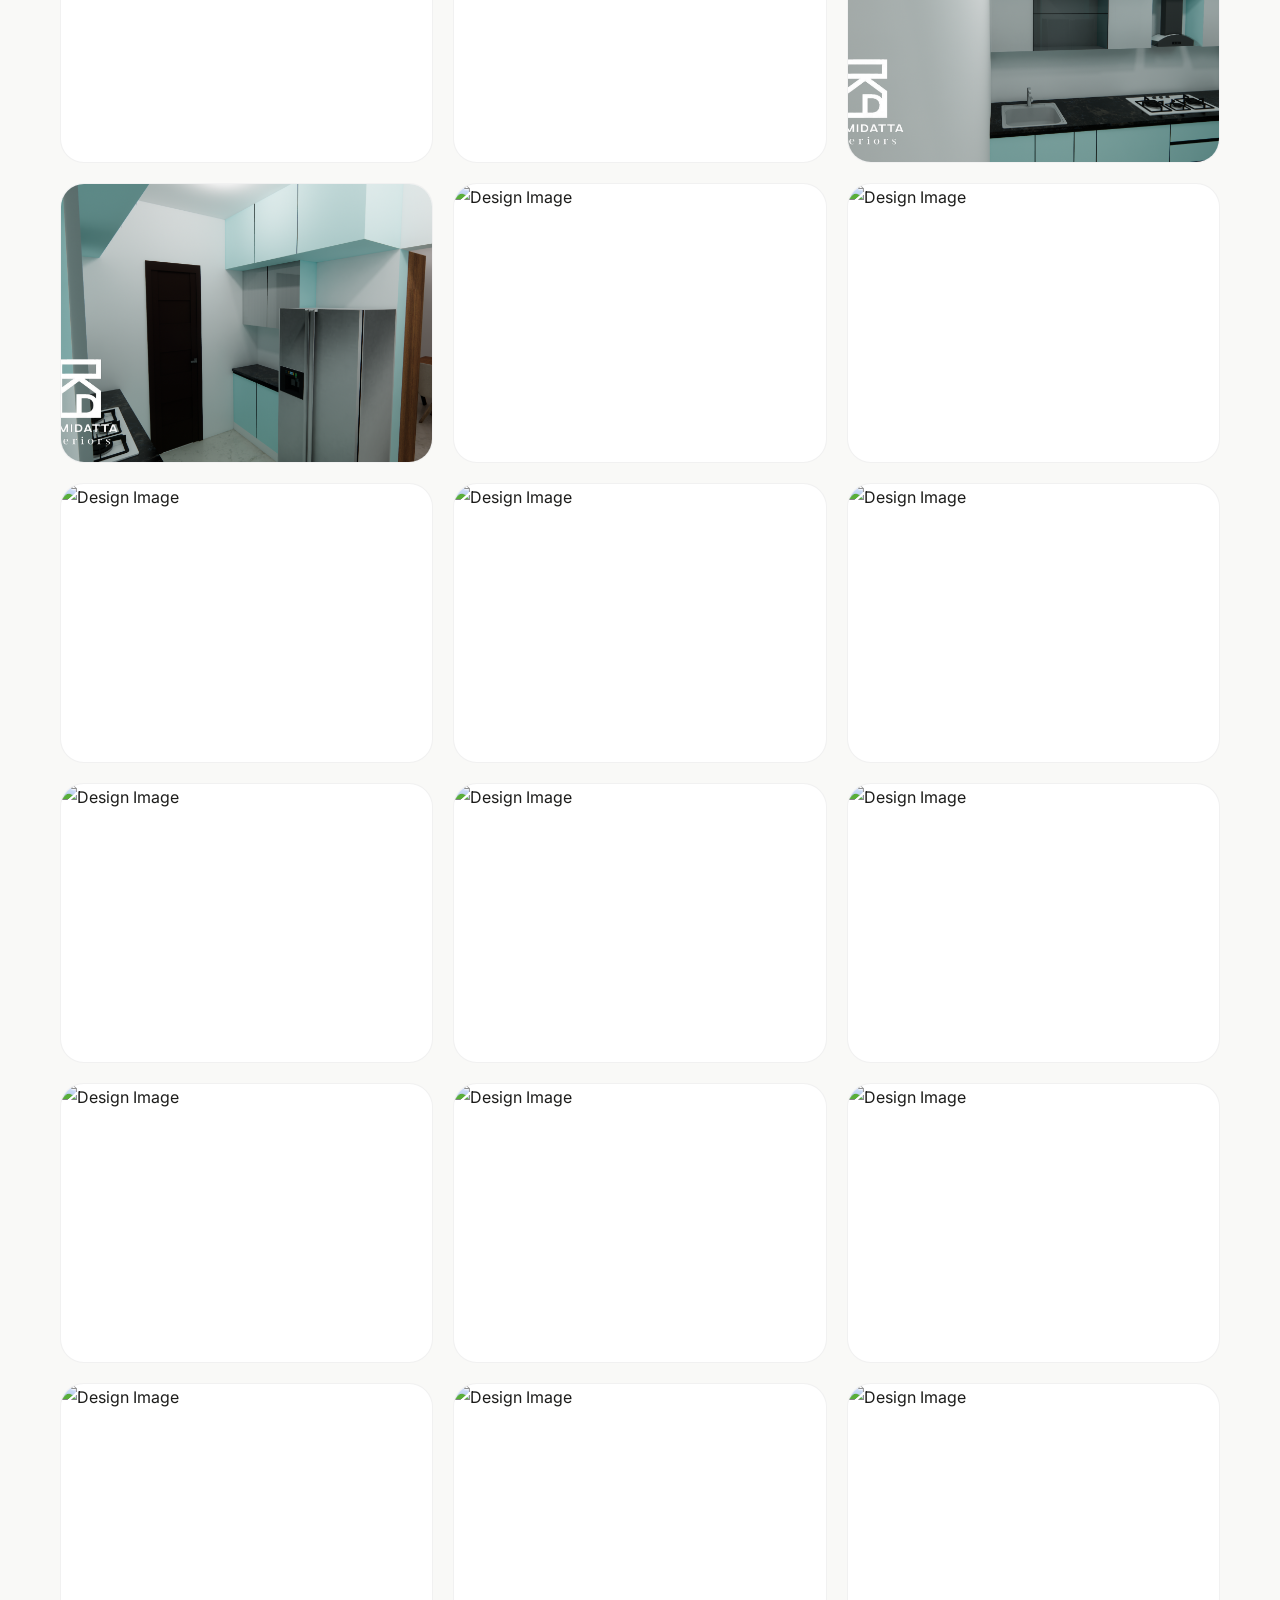
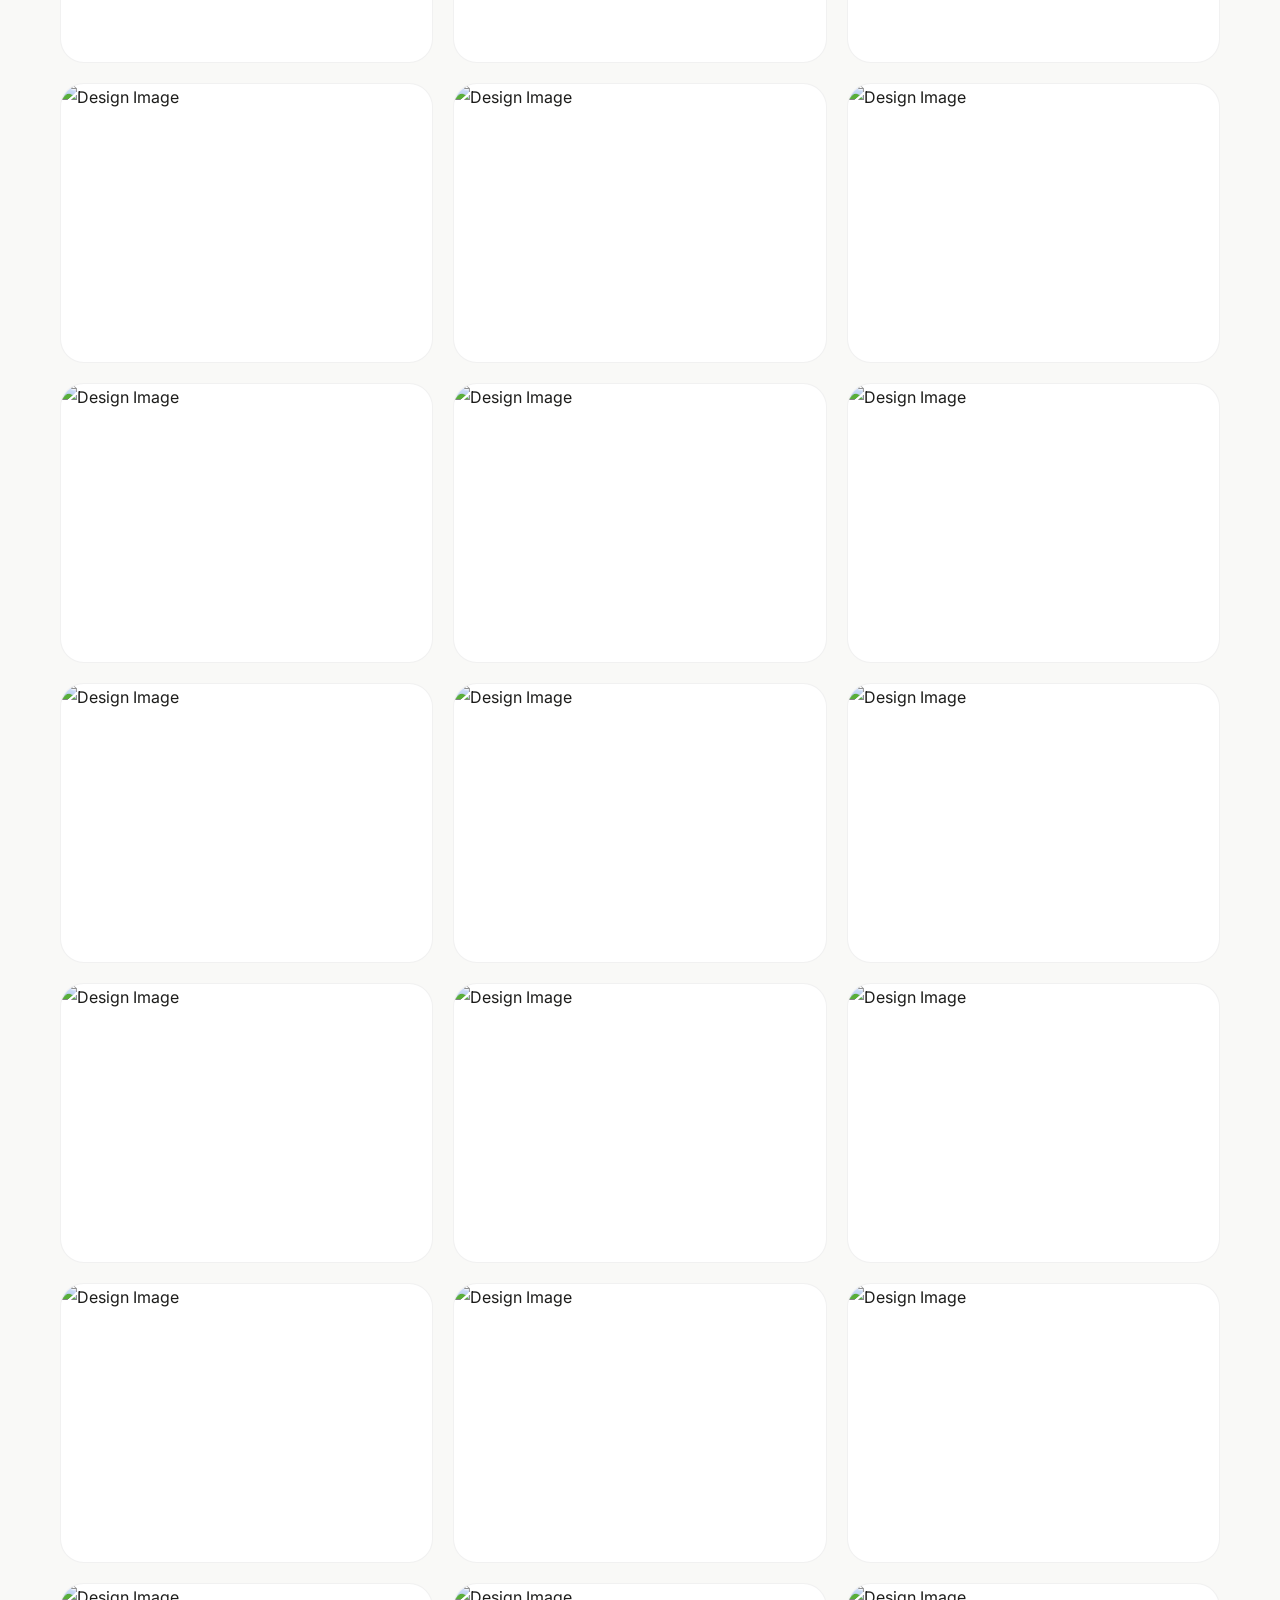
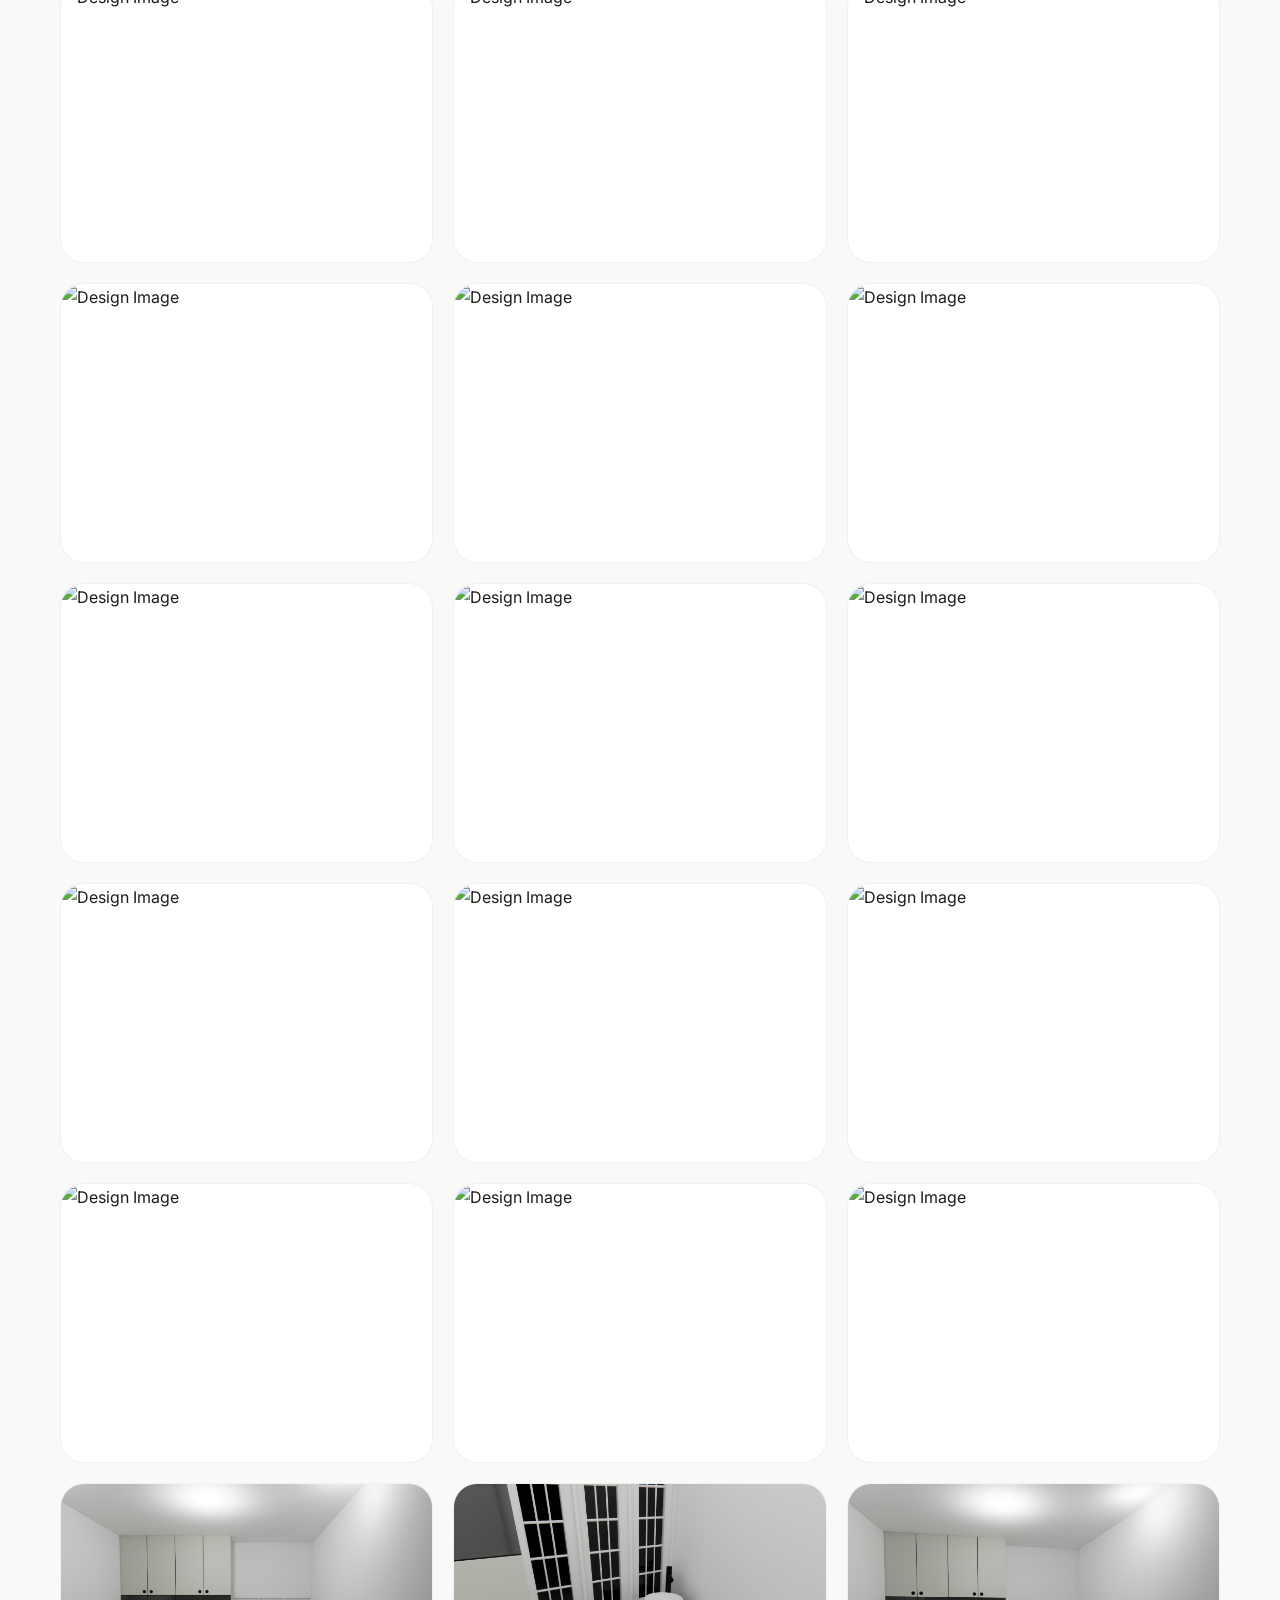
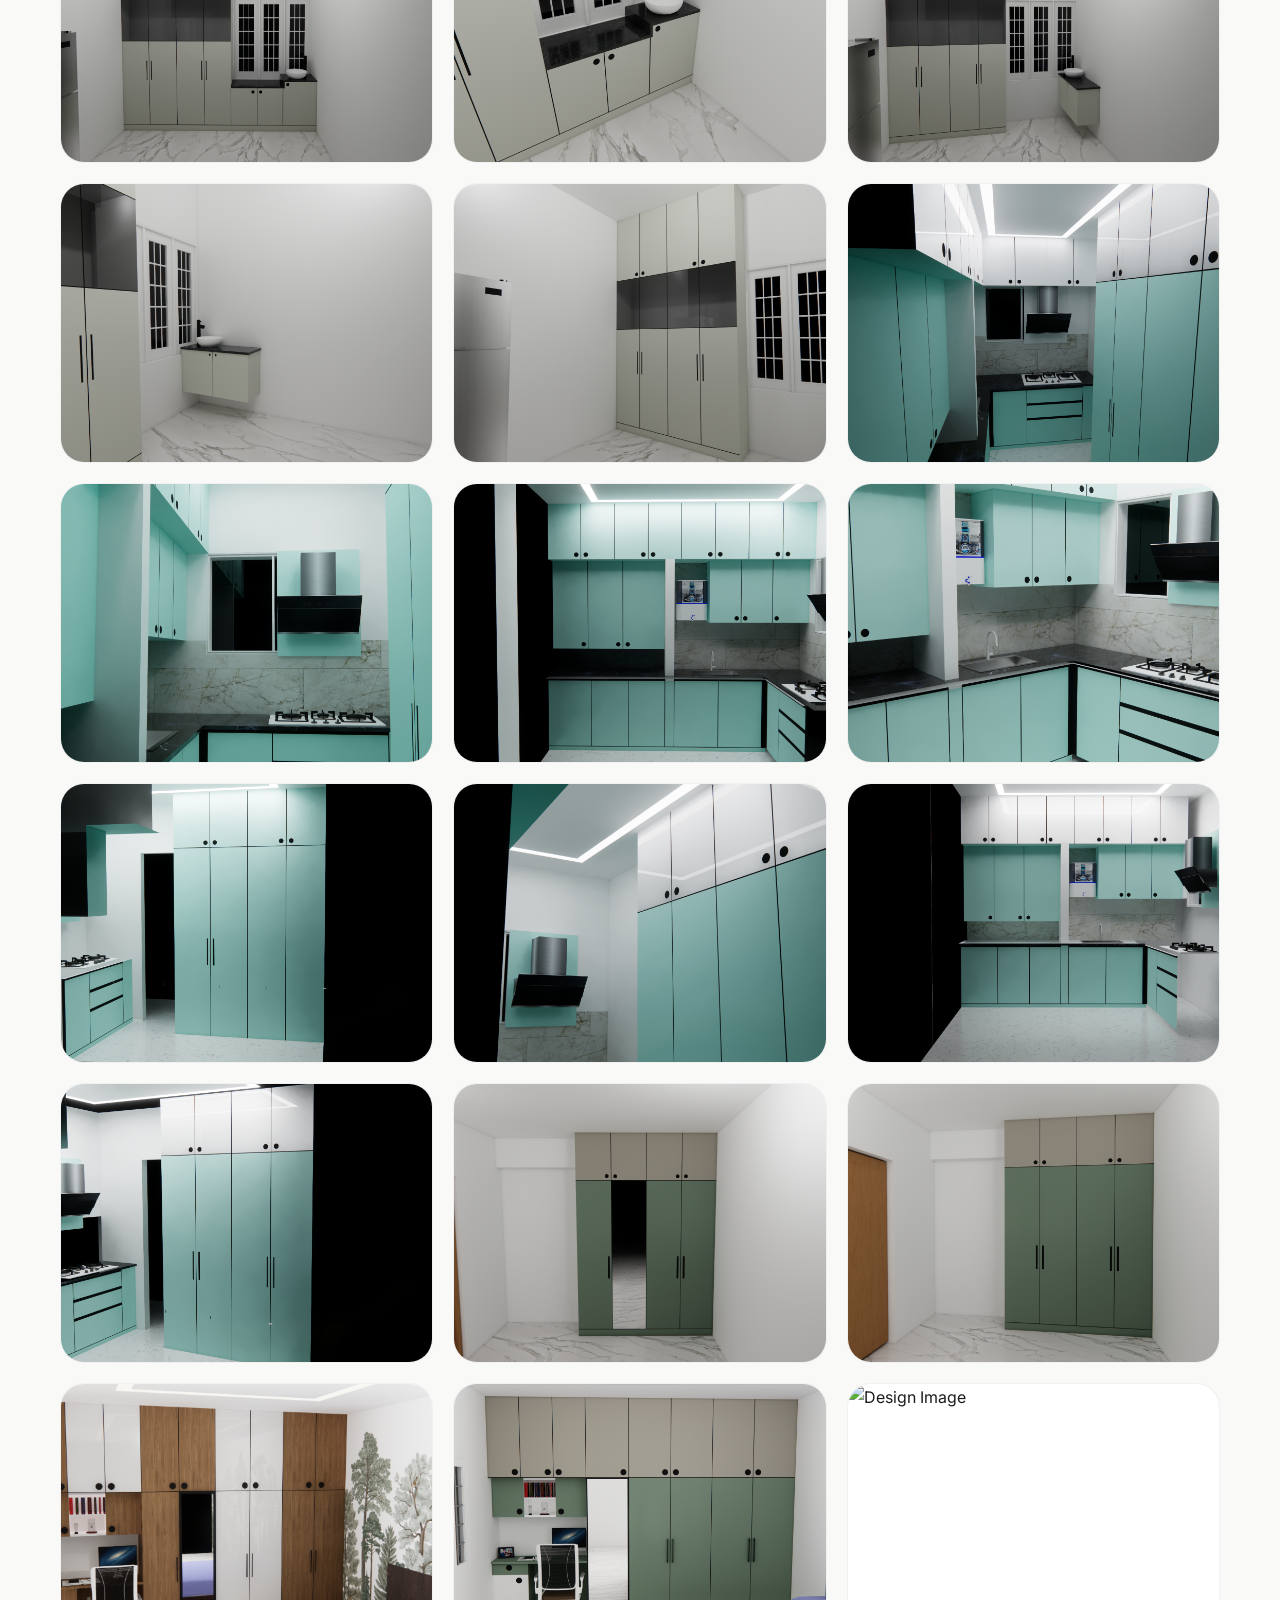
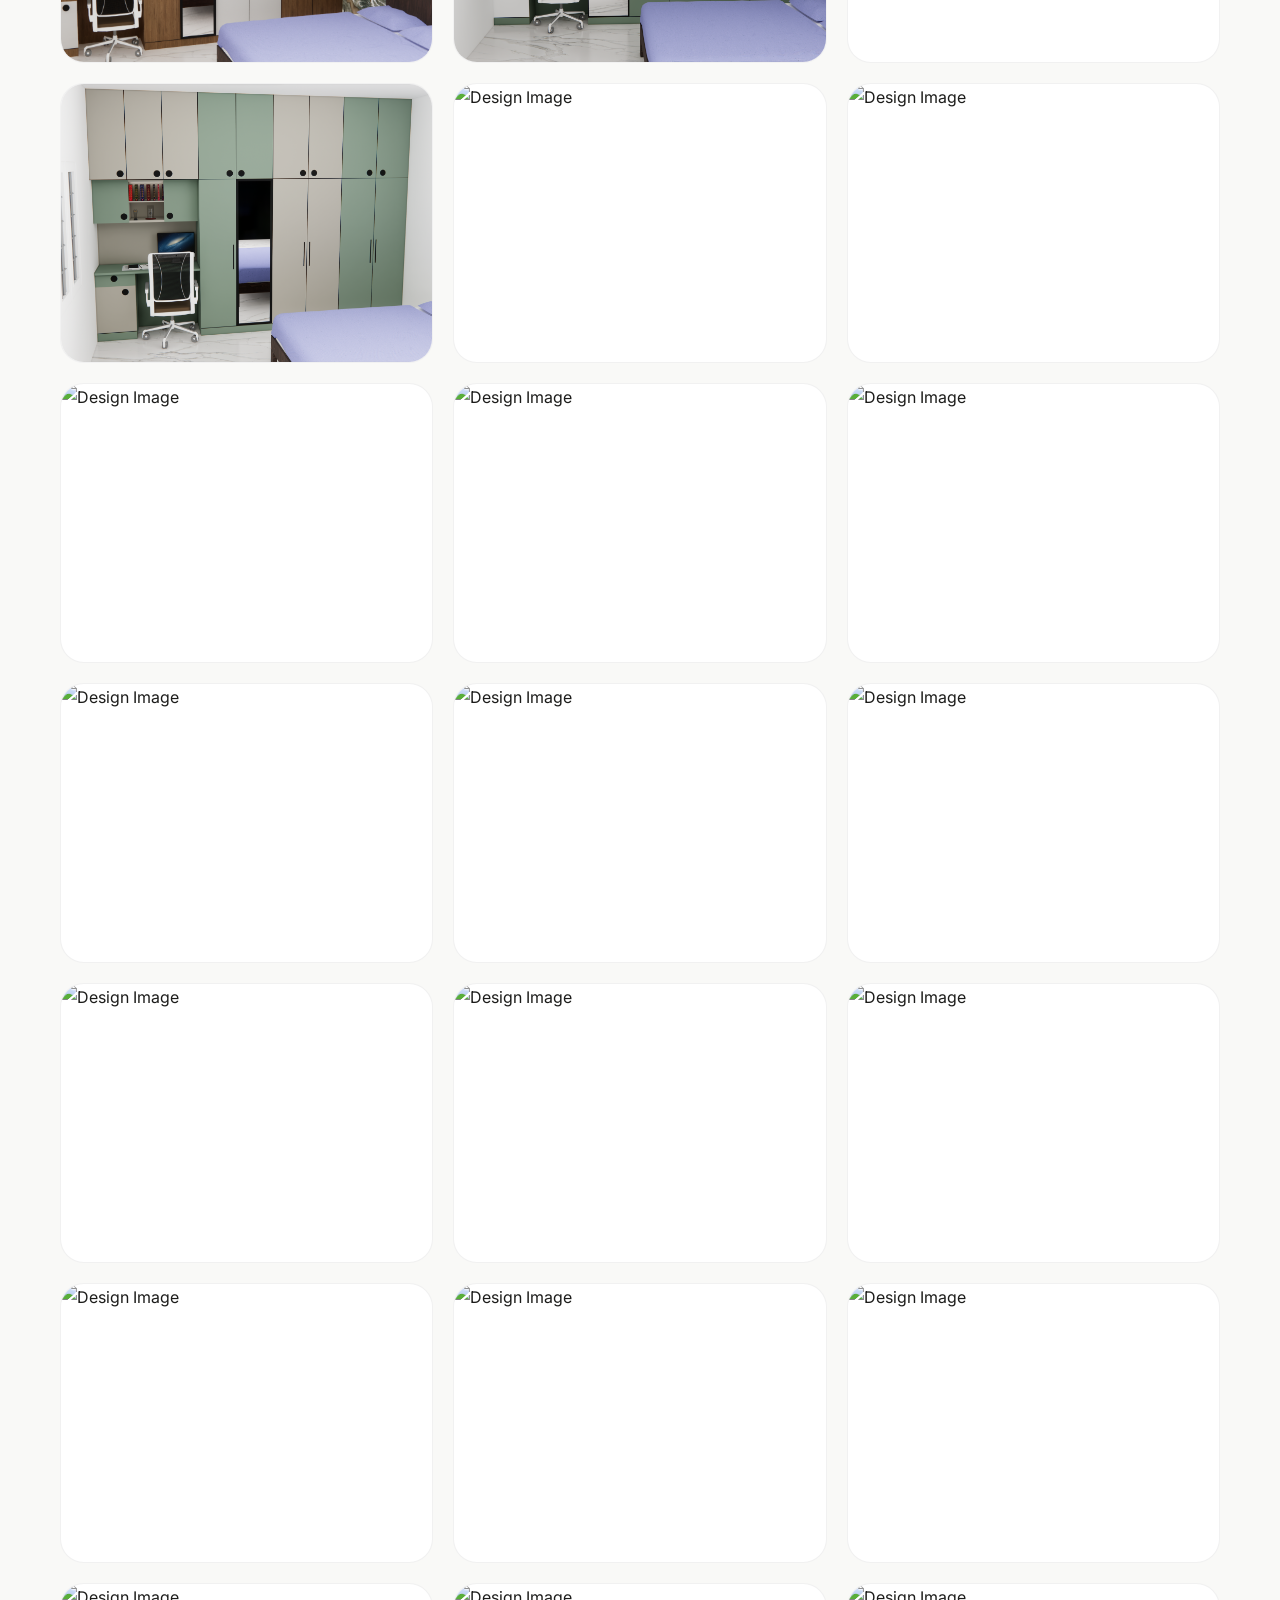
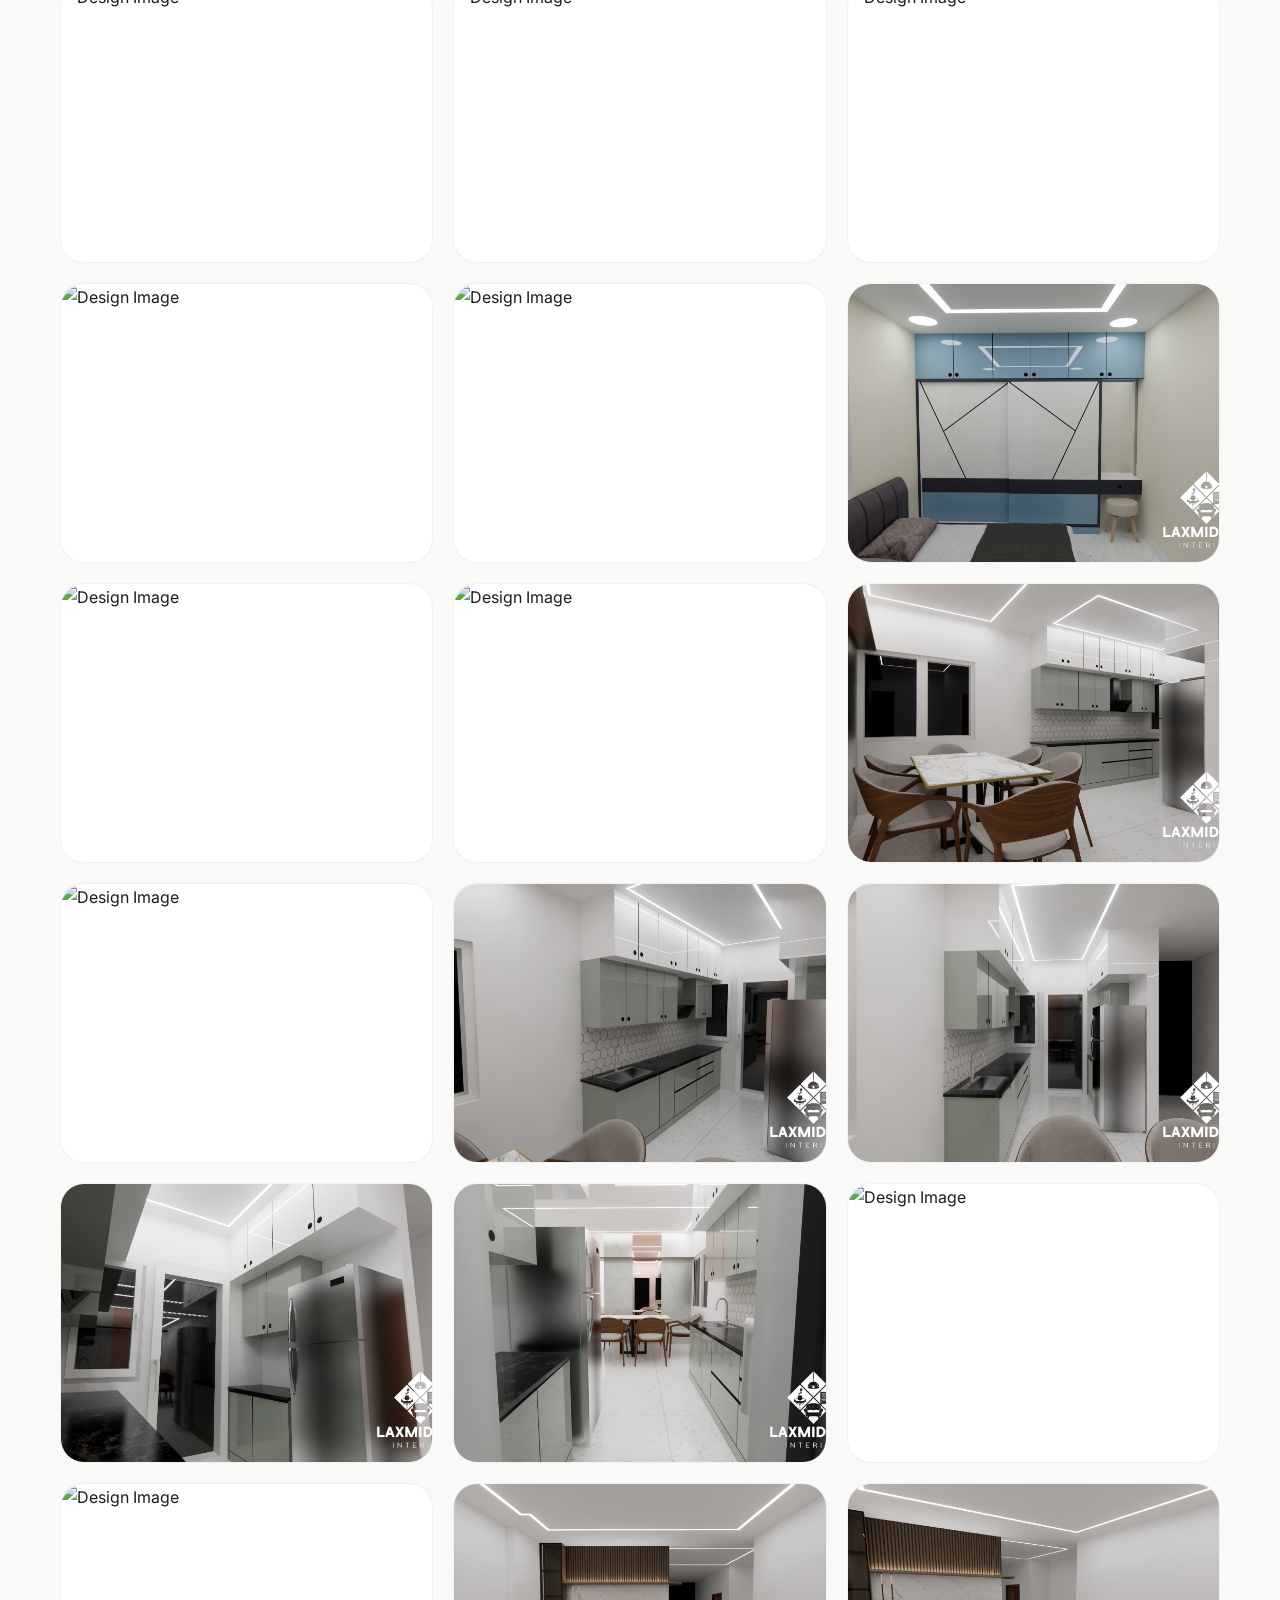
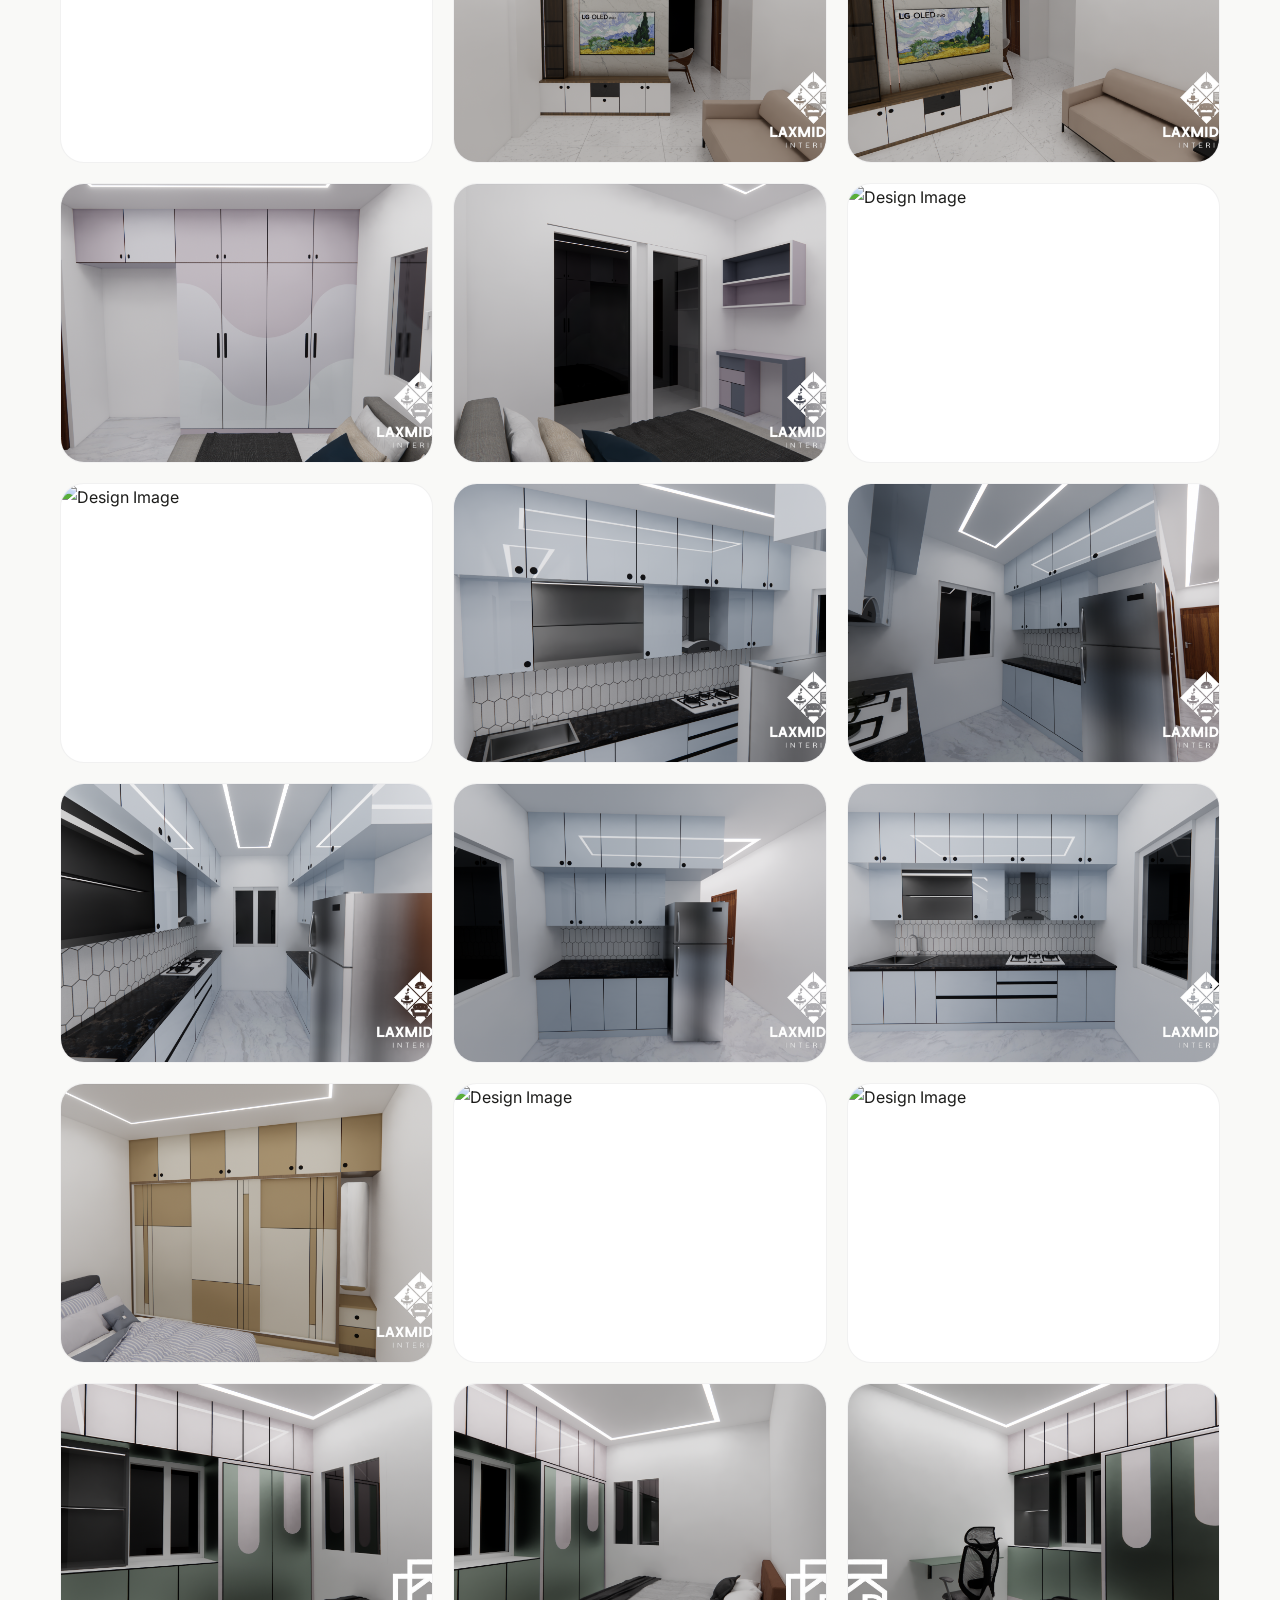
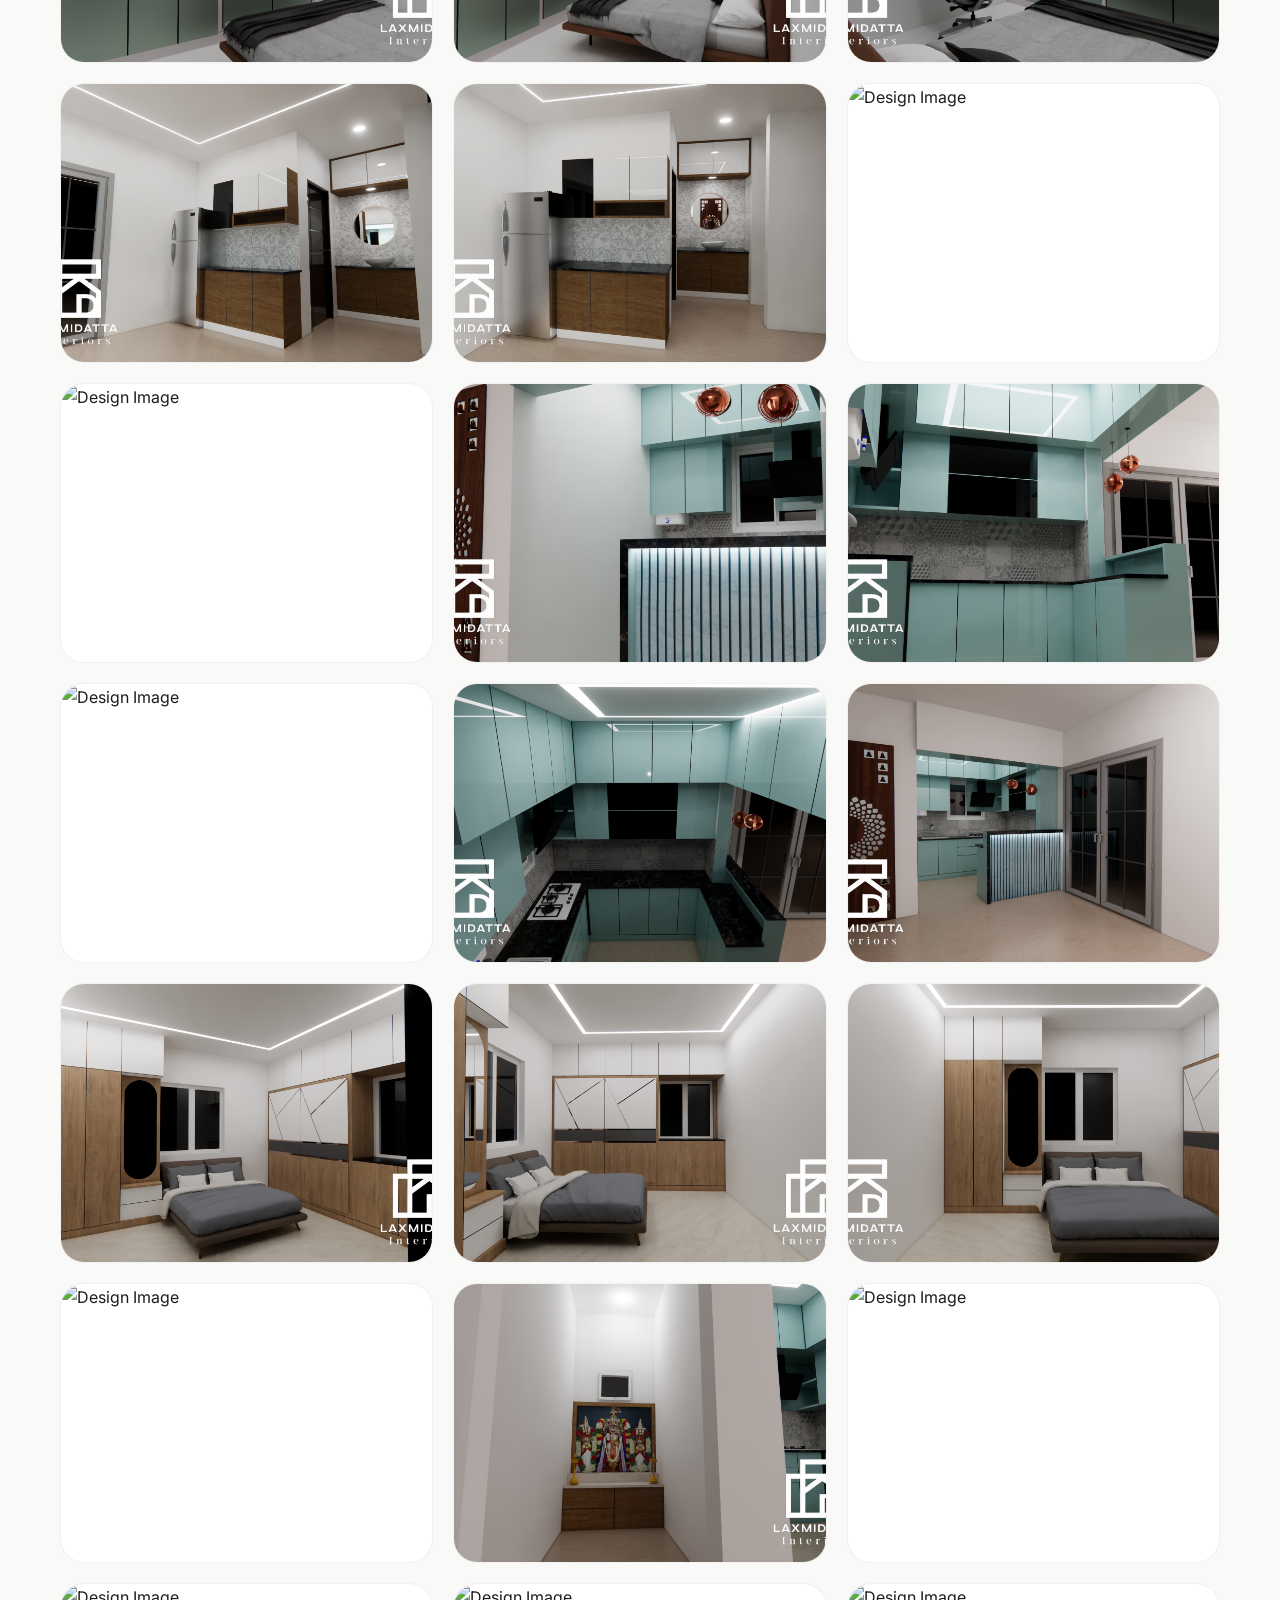
==== commit 360373da: "Refactor code structure for improved readability and maintainability" ====
--- a/portfolio.html
+++ b/portfolio.html
@@ -4,7 +4,7 @@
 <head>
   <meta charset="UTF-8">
   <meta name="viewport" content="width=device-width, initial-scale=1.0">
-  <title>Portfolio Gallery | CRxVERSE</title>
+  <title>Design Gallery | CRxVERSE</title>
   <link rel="preconnect" href="https://fonts.googleapis.com">
   <link rel="preconnect" href="https://fonts.gstatic.com" crossorigin>
   <link
@@ -25,86 +25,134 @@
 
     .gallery-grid {
       display: grid;
-      grid-template-columns: repeat(auto-fill, minmax(320px, 1fr));
-      gap: 30px;
-    }
-
-    .gallery-card {
+      grid-template-columns: repeat(auto-fill, minmax(280px, 1fr));
+      gap: 20px;
+    }
+
+    .gallery-image {
       background: var(--bg-card);
       border-radius: var(--radius);
       border: 1px solid var(--border);
       overflow: hidden;
       transition: all 0.4s cubic-bezier(0.165, 0.84, 0.44, 1);
+      cursor: pointer;
+      height: 280px;
+      display: block;
+    }
+
+    .gallery-image img {
+      width: 100%;
+      height: 100%;
+      object-fit: cover;
+      transition: all 0.4s ease;
+      display: block;
+    }
+
+    .gallery-image:hover {
+      transform: translateY(-8px);
+      box-shadow: 0 30px 60px rgba(0, 0, 0, 0.1);
+      border-color: var(--accent-light);
+    }
+
+    .gallery-image:hover img {
+      transform: scale(1.05);
+    }
+
+    /* Lightbox Modal Styles */
+    .lightbox-modal {
+      display: none;
+      position: fixed;
+      top: 0;
+      left: 0;
+      right: 0;
+      bottom: 0;
+      background: rgba(0, 0, 0, 0.95);
+      z-index: 1000;
+      justify-content: center;
+      align-items: center;
+      animation: fadeIn 0.3s ease-in;
+    }
+
+    .lightbox-modal.active {
       display: flex;
-      flex-direction: column;
-      text-decoration: none;
-      height: 100%;
-    }
-
-    .gallery-card:hover {
-      transform: translateY(-10px);
-      box-shadow: 0 30px 60px rgba(0, 0, 0, 0.05);
-      border-color: var(--accent-light);
-    }
-
-    .card-preview {
-      height: 200px;
-      background: linear-gradient(135deg, #EBEBE6 0%, #F5F5F0 100%);
+    }
+
+    @keyframes fadeIn {
+      from {
+        opacity: 0;
+      }
+      to {
+        opacity: 1;
+      }
+    }
+
+    .lightbox-content {
+      position: relative;
+      max-width: 90vw;
+      max-height: 90vh;
       display: flex;
-      flex-direction: column;
+      justify-content: center;
       align-items: center;
+    }
+
+    .lightbox-image {
+      max-width: 100%;
+      max-height: 100%;
+      object-fit: contain;
+      border-radius: 8px;
+      animation: zoomIn 0.3s ease-in;
+    }
+
+    @keyframes zoomIn {
+      from {
+        transform: scale(0.9);
+        opacity: 0;
+      }
+      to {
+        transform: scale(1);
+        opacity: 1;
+      }
+    }
+
+    .lightbox-close {
+      position: absolute;
+      top: 20px;
+      right: 20px;
+      width: 50px;
+      height: 50px;
+      background: rgba(255, 255, 255, 0.1);
+      border: 2px solid rgba(255, 255, 255, 0.3);
+      border-radius: 50%;
+      cursor: pointer;
+      display: flex;
       justify-content: center;
-      position: relative;
-    }
-
-    .card-preview .ph-grid {
+      align-items: center;
+      transition: all 0.3s ease;
+      z-index: 1001;
+    }
+
+    .lightbox-close:hover {
+      background: rgba(255, 255, 255, 0.2);
+      border-color: rgba(255, 255, 255, 0.6);
+      transform: rotate(90deg);
+    }
+
+    .lightbox-close::before,
+    .lightbox-close::after {
+      content: '';
       position: absolute;
-      inset: 0;
-      background-image: radial-gradient(var(--border-strong) 1px, transparent 1px);
-      background-size: 20px 20px;
-      opacity: 0.2;
-    }
-
-    .card-info {
-      padding: 24px;
-      flex-grow: 1;
-      display: flex;
-      flex-direction: column;
-    }
-
-    .card-tag {
-      font-size: 9px;
-      font-weight: 600;
-      text-transform: uppercase;
-      letter-spacing: 0.1em;
-      color: var(--accent);
-      margin-bottom: 10px;
-    }
-
-    .card-title {
-      font-family: var(--font-display);
-      font-size: 20px;
-      color: var(--text-primary);
-      margin-bottom: 12px;
-    }
-
-    .card-desc {
-      font-size: 13px;
-      color: var(--text-secondary);
-      line-height: 1.6;
-      margin-bottom: 20px;
-    }
-
-    .view-btn {
-      margin-top: auto;
-      display: inline-flex;
-      align-items: center;
-      gap: 8px;
-      font-size: 11px;
-      font-weight: 600;
-      text-transform: uppercase;
-      letter-spacing: 0.05em;
-      color: var(--accent);
+      width: 24px;
+      height: 2px;
+      background: rgba(255, 255, 255, 0.8);
+      border-radius: 1px;
+    }
+
+    .lightbox-close::before {
+      transform: rotate(45deg);
+    }
+
+    .lightbox-close::after {
+      transform: rotate(-45deg);
     }
 
     .back-nav {
@@ -132,13 +180,70 @@
 
     .btn-back:hover {
       transform: translateX(-5px);
-       border-color: var(--accent);
+      border-color: var(--accent);
+    }
+
+    .pinterest-section {
+      margin-bottom: 80px;
+    }
+
+    .pinterest-title {
+      font-size: 16px;
+      font-weight: 600;
+      color: var(--text-primary);
+      margin-bottom: 20px;
+      text-transform: uppercase;
+      letter-spacing: 0.1em;
+    }
+
+    .pinterest-links {
+      display: flex;
+      flex-wrap: wrap;
+      gap: 12px;
+    }
+
+    .pinterest-link {
+      display: inline-flex;
+      align-items: center;
+      gap: 8px;
+      padding: 10px 18px;
+      background: var(--bg-card);
+      border: 1px solid var(--border);
+      border-radius: 50px;
+      text-decoration: none;
+      color: var(--text-primary);
+      font-size: 13px;
+      font-weight: 500;
+      transition: all 0.3s ease;
+    }
+
+    .pinterest-link:hover {
+      background: #E60023;
+      border-color: #E60023;
+      color: white;
+      transform: translateY(-3px);
+      box-shadow: 0 8px 20px rgba(230, 0, 35, 0.3);
+    }
+
+    .pinterest-icon {
+      width: 16px;
+      height: 16px;
+      fill: currentColor;
     }
 
     @media (max-width: 768px) {
       .portfolio-page { padding: 120px 20px 60px; }
       .back-nav { top: 20px; left: 20px; }
-      .gallery-grid { grid-template-columns: 1fr; }
+      .gallery-grid { grid-template-columns: repeat(auto-fill, minmax(180px, 1fr)); gap: 15px; }
+      .gallery-image { height: 180px; }
+      .lightbox-close {
+        width: 40px;
+        height: 40px;
+        top: 15px;
+        right: 15px;
+      }
+      .pinterest-links { gap: 8px; }
+      .pinterest-link { padding: 8px 14px; font-size: 12px; }
     }
   </style>
 </head>
@@ -155,152 +260,106 @@
   <section class="portfolio-page">
     <div class="gallery-header reveal visible">
       <div class="section-label">Full Collection</div>
-      <h1 class="section-title">Explore All <em>Project</em> PDFs</h1>
-      <p class="about-text">A complete archive of my 3D design work, organized by project. Click any card to view the full photorealistic presentation.</p>
+      <h1 class="section-title">Explore Our <em>Design</em> Realities</h1>
+      <p class="about-text">A curated selection of 3D interior visualizations, photorealistic renders, and virtual design concepts. Each project represents a unique journey from architectural brief to immersive reality.</p>
     </div>
 
-    <div class="gallery-grid reveal visible reveal-delay-1">
-      <!-- Vizag -->
-      <a href="Projects/Vizag.pdf" target="_blank" class="gallery-card">
-        <div class="card-preview">
-          <div class="ph-grid"></div>
-          <div class="ph-icon" style="font-size: 50px;">🌊</div>
-        </div>
-        <div class="card-info">
-          <div class="card-tag">Coastal Aesthetic</div>
-          <h3 class="card-title">Vizag Project</h3>
-          <p class="card-desc">Interior visualizations for a coastal-themed modern home.</p>
-          <div class="view-btn">View PDF ↗</div>
-        </div>
-      </a>
-
-      <!-- KISHORE_202 -->
-      <a href="Projects/KISHORE_202.pdf" target="_blank" class="gallery-card">
-        <div class="card-preview">
-          <div class="ph-grid"></div>
-          <div class="ph-icon" style="font-size: 50px;">🏢</div>
-        </div>
-        <div class="card-info">
-          <div class="card-tag">Residential</div>
-          <h3 class="card-title">Kishore 202</h3>
-          <p class="card-desc">Detailed 3D visualization of full living spaces, bedrooms, and modular storage solutions.</p>
-          <div class="view-btn">View PDF ↗</div>
-        </div>
-      </a>
-
-      <!-- Ramky304 -->
-      <a href="Projects/Ramky304.pptx.pdf" target="_blank" class="gallery-card">
-        <div class="card-preview">
-          <div class="ph-grid"></div>
-          <div class="ph-icon" style="font-size: 50px;">🎥</div>
-        </div>
-        <div class="card-info">
-          <div class="card-tag">Full Showcase</div>
-          <h3 class="card-title">Ramky 304</h3>
-          <p class="card-desc">Extensive collection of 3D renders and project walkthrough notes.</p>
-          <div class="view-btn">View PDF ↗</div>
-        </div>
-      </a>
-
-      <!-- BennySir -->
-      <a href="Projects/BennySir.pdf" target="_blank" class="gallery-card">
-        <div class="card-preview">
-          <div class="ph-grid"></div>
-          <div class="ph-icon" style="font-size: 50px;">🏠</div>
-        </div>
-        <div class="card-info">
-          <div class="card-tag">Interior Design</div>
-          <h3 class="card-title">Benny Sir Project</h3>
-          <p class="card-desc">Comprehensive interior renders and material palettes for this high-end residential project.</p>
-          <div class="view-btn">View PDF ↗</div>
-        </div>
-      </a>
-
-      <!-- NESTILO205 -->
-      <a href="Projects/NESTILO205.pdf" target="_blank" class="gallery-card">
-        <div class="card-preview">
-          <div class="ph-grid"></div>
-          <div class="ph-icon" style="font-size: 50px;">✨</div>
-        </div>
-        <div class="card-info">
-          <div class="card-tag">Modern Interior</div>
-          <h3 class="card-title">Nestilo 205</h3>
-          <p class="card-desc">Elevated design concept focusing on spatial harmony and premium lighting design.</p>
-          <div class="view-btn">View PDF ↗</div>
-        </div>
-      </a>
-
-      <!-- NESTILO_A-213 -->
-      <a href="Projects/NESTILO_A-213.pdf" target="_blank" class="gallery-card">
-        <div class="card-preview">
-          <div class="ph-grid"></div>
-          <div class="ph-icon" style="font-size: 50px;">🖼️</div>
-        </div>
-        <div class="card-info">
-          <div class="card-tag">Apartment Design</div>
-          <h3 class="card-title">Nestilo A-213</h3>
-          <p class="card-desc">Contemporary apartment interior rendering with custom furniture and layout planning.</p>
-          <div class="view-btn">View PDF ↗</div>
-        </div>
-      </a>
-
-      <!-- NESTILO_A-508 -->
-      <a href="Projects/NESTILO_A-508.pdf" target="_blank" class="gallery-card">
-        <div class="card-preview">
-          <div class="ph-grid"></div>
-          <div class="ph-icon" style="font-size: 50px;">🏠</div>
-        </div>
-        <div class="card-info">
-          <div class="card-tag">Luxury Living</div>
-          <h3 class="card-title">Nestilo A-508</h3>
-          <p class="card-desc">Sophisticated interior concepts for a modern architectural setting.</p>
-          <div class="view-btn">View PDF ↗</div>
-        </div>
-      </a>
-
-      <!-- NESTIOLO-A-516 -->
-      <a href="Projects/NESTIOLO-A-516.pdf" target="_blank" class="gallery-card">
-        <div class="card-preview">
-          <div class="ph-grid"></div>
-          <div class="ph-icon" style="font-size: 50px;">🪄</div>
-        </div>
-        <div class="card-info">
-          <div class="card-tag">Design Series</div>
-          <h3 class="card-title">Nestilo A-516</h3>
-          <p class="card-desc">Immersive 3D concepts focusing on modern aesthetics and textures.</p>
-          <div class="view-btn">View PDF ↗</div>
-        </div>
-      </a>
-
-      <!-- RajenderSir -->
-      <a href="Projects/RajenderSir.pdf" target="_blank" class="gallery-card">
-        <div class="card-preview">
-          <div class="ph-grid"></div>
-          <div class="ph-icon" style="font-size: 50px;">📐</div>
-        </div>
-        <div class="card-info">
-          <div class="card-tag">Custom Project</div>
-          <h3 class="card-title">Rajender Sir Project</h3>
-          <p class="card-desc">Bespoke interior and layout visualizations for a unique residential brief.</p>
-          <div class="view-btn">View PDF ↗</div>
-        </div>
-      </a>
-
-      <!-- SUNESHINE_117 -->
-      <a href="Projects/SUNESHINE_117.pdf" target="_blank" class="gallery-card">
-        <div class="card-preview">
-          <div class="ph-grid"></div>
-          <div class="ph-icon" style="font-size: 50px;">☀️</div>
-        </div>
-        <div class="card-info">
-          <div class="card-tag">Premium Design</div>
-          <h3 class="card-title">Sunshine 117</h3>
-          <p class="card-desc">Bright and minimalist interior concepts emphasizing natural light.</p>
-          <div class="view-btn">View PDF ↗</div>
-        </div>
-      </a>
+    <!-- Pinterest Inspiration Links -->
+    <div class="pinterest-section reveal visible reveal-delay-1">
+      <div class="pinterest-title">📌 Design Inspiration on Pinterest</div>
+      <div class="pinterest-links">
+        <a href="https://www.pinterest.com/search/pins/?q=master%20bedroom%20interior%20design" target="_blank" class="pinterest-link">
+          <svg class="pinterest-icon" viewBox="0 0 24 24">
+            <circle cx="12" cy="12" r="10" fill="currentColor" opacity="0.2"/>
+            <path d="M12 2C6.48 2 2 6.48 2 12s4.48 10 10 10 10-4.48 10-10S17.52 2 12 2zm0 18c-4.41 0-8-3.59-8-8s3.59-8 8-8 8 3.59 8 8-3.59 8-8 8zm3.5-9c.83 0 1.5-.67 1.5-1.5S16.33 8 15.5 8 14 8.67 14 9.5s.67 1.5 1.5 1.5zm-7 0c.83 0 1.5-.67 1.5-1.5S9.33 8 8.5 8 7 8.67 7 9.5 7.67 11 8.5 11zm3.5 6.5c2.33 0 4.31-1.46 5.11-3.5H6.89c.8 2.04 2.78 3.5 5.11 3.5z"/>
+          </svg>
+          Master Bedroom
+        </a>
+        <a href="https://www.pinterest.com/search/pins/?q=child%20kids%20bedroom%20interior%20design" target="_blank" class="pinterest-link">
+          <svg class="pinterest-icon" viewBox="0 0 24 24">
+            <circle cx="12" cy="12" r="10" fill="currentColor" opacity="0.2"/>
+            <path d="M12 2C6.48 2 2 6.48 2 12s4.48 10 10 10 10-4.48 10-10S17.52 2 12 2zm0 18c-4.41 0-8-3.59-8-8s3.59-8 8-8 8 3.59 8 8-3.59 8-8 8zm3.5-9c.83 0 1.5-.67 1.5-1.5S16.33 8 15.5 8 14 8.67 14 9.5s.67 1.5 1.5 1.5zm-7 0c.83 0 1.5-.67 1.5-1.5S9.33 8 8.5 8 7 8.67 7 9.5 7.67 11 8.5 11zm3.5 6.5c2.33 0 4.31-1.46 5.11-3.5H6.89c.8 2.04 2.78 3.5 5.11 3.5z"/>
+          </svg>
+          Kids Bedroom
+        </a>
+        <a href="https://www.pinterest.com/search/pins/?q=kitchen%20interior%20design%20modern" target="_blank" class="pinterest-link">
+          <svg class="pinterest-icon" viewBox="0 0 24 24">
+            <circle cx="12" cy="12" r="10" fill="currentColor" opacity="0.2"/>
+            <path d="M12 2C6.48 2 2 6.48 2 12s4.48 10 10 10 10-4.48 10-10S17.52 2 12 2zm0 18c-4.41 0-8-3.59-8-8s3.59-8 8-8 8 3.59 8 8-3.59 8-8 8zm3.5-9c.83 0 1.5-.67 1.5-1.5S16.33 8 15.5 8 14 8.67 14 9.5s.67 1.5 1.5 1.5zm-7 0c.83 0 1.5-.67 1.5-1.5S9.33 8 8.5 8 7 8.67 7 9.5 7.67 11 8.5 11zm3.5 6.5c2.33 0 4.31-1.46 5.11-3.5H6.89c.8 2.04 2.78 3.5 5.11 3.5z"/>
+          </svg>
+          Kitchen Design
+        </a>
+        <a href="https://www.pinterest.com/search/pins/?q=living%20room%20interior%20design" target="_blank" class="pinterest-link">
+          <svg class="pinterest-icon" viewBox="0 0 24 24">
+            <circle cx="12" cy="12" r="10" fill="currentColor" opacity="0.2"/>
+            <path d="M12 2C6.48 2 2 6.48 2 12s4.48 10 10 10 10-4.48 10-10S17.52 2 12 2zm0 18c-4.41 0-8-3.59-8-8s3.59-8 8-8 8 3.59 8 8-3.59 8-8 8zm3.5-9c.83 0 1.5-.67 1.5-1.5S16.33 8 15.5 8 14 8.67 14 9.5s.67 1.5 1.5 1.5zm-7 0c.83 0 1.5-.67 1.5-1.5S9.33 8 8.5 8 7 8.67 7 9.5 7.67 11 8.5 11zm3.5 6.5c2.33 0 4.31-1.46 5.11-3.5H6.89c.8 2.04 2.78 3.5 5.11 3.5z"/>
+          </svg>
+          Living Room
+        </a>
+        <a href="https://www.pinterest.com/search/pins/?q=dining%20room%20interior%20design" target="_blank" class="pinterest-link">
+          <svg class="pinterest-icon" viewBox="0 0 24 24">
+            <circle cx="12" cy="12" r="10" fill="currentColor" opacity="0.2"/>
+            <path d="M12 2C6.48 2 2 6.48 2 12s4.48 10 10 10 10-4.48 10-10S17.52 2 12 2zm0 18c-4.41 0-8-3.59-8-8s3.59-8 8-8 8 3.59 8 8-3.59 8-8 8zm3.5-9c.83 0 1.5-.67 1.5-1.5S16.33 8 15.5 8 14 8.67 14 9.5s.67 1.5 1.5 1.5zm-7 0c.83 0 1.5-.67 1.5-1.5S9.33 8 8.5 8 7 8.67 7 9.5 7.67 11 8.5 11zm3.5 6.5c2.33 0 4.31-1.46 5.11-3.5H6.89c.8 2.04 2.78 3.5 5.11 3.5z"/>
+          </svg>
+          Dining Room
+        </a>
+        <a href="https://www.pinterest.com/search/pins/?q=bathroom%20interior%20design%20modern" target="_blank" class="pinterest-link">
+          <svg class="pinterest-icon" viewBox="0 0 24 24">
+            <circle cx="12" cy="12" r="10" fill="currentColor" opacity="0.2"/>
+            <path d="M12 2C6.48 2 2 6.48 2 12s4.48 10 10 10 10-4.48 10-10S17.52 2 12 2zm0 18c-4.41 0-8-3.59-8-8s3.59-8 8-8 8 3.59 8 8-3.59 8-8 8zm3.5-9c.83 0 1.5-.67 1.5-1.5S16.33 8 15.5 8 14 8.67 14 9.5s.67 1.5 1.5 1.5zm-7 0c.83 0 1.5-.67 1.5-1.5S9.33 8 8.5 8 7 8.67 7 9.5 7.67 11 8.5 11zm3.5 6.5c2.33 0 4.31-1.46 5.11-3.5H6.89c.8 2.04 2.78 3.5 5.11 3.5z"/>
+          </svg>
+          Bathroom
+        </a>
+        <a href="https://www.pinterest.com/search/pins/?q=pooja%20room%20prayer%20room%20design" target="_blank" class="pinterest-link">
+          <svg class="pinterest-icon" viewBox="0 0 24 24">
+            <circle cx="12" cy="12" r="10" fill="currentColor" opacity="0.2"/>
+            <path d="M12 2C6.48 2 2 6.48 2 12s4.48 10 10 10 10-4.48 10-10S17.52 2 12 2zm0 18c-4.41 0-8-3.59-8-8s3.59-8 8-8 8 3.59 8 8-3.59 8-8 8zm3.5-9c.83 0 1.5-.67 1.5-1.5S16.33 8 15.5 8 14 8.67 14 9.5s.67 1.5 1.5 1.5zm-7 0c.83 0 1.5-.67 1.5-1.5S9.33 8 8.5 8 7 8.67 7 9.5 7.67 11 8.5 11zm3.5 6.5c2.33 0 4.31-1.46 5.11-3.5H6.89c.8 2.04 2.78 3.5 5.11 3.5z"/>
+          </svg>
+          Pooja Room
+        </a>
+        <a href="https://www.pinterest.com/search/pins/?q=home%20office%20interior%20design" target="_blank" class="pinterest-link">
+          <svg class="pinterest-icon" viewBox="0 0 24 24">
+            <circle cx="12" cy="12" r="10" fill="currentColor" opacity="0.2"/>
+            <path d="M12 2C6.48 2 2 6.48 2 12s4.48 10 10 10 10-4.48 10-10S17.52 2 12 2zm0 18c-4.41 0-8-3.59-8-8s3.59-8 8-8 8 3.59 8 8-3.59 8-8 8zm3.5-9c.83 0 1.5-.67 1.5-1.5S16.33 8 15.5 8 14 8.67 14 9.5s.67 1.5 1.5 1.5zm-7 0c.83 0 1.5-.67 1.5-1.5S9.33 8 8.5 8 7 8.67 7 9.5 7.67 11 8.5 11zm3.5 6.5c2.33 0 4.31-1.46 5.11-3.5H6.89c.8 2.04 2.78 3.5 5.11 3.5z"/>
+          </svg>
+          Home Office
+        </a>
+        <a href="https://www.pinterest.com/search/pins/?q=balcony%20terrace%20outdoor%20design" target="_blank" class="pinterest-link">
+          <svg class="pinterest-icon" viewBox="0 0 24 24">
+            <circle cx="12" cy="12" r="10" fill="currentColor" opacity="0.2"/>
+            <path d="M12 2C6.48 2 2 6.48 2 12s4.48 10 10 10 10-4.48 10-10S17.52 2 12 2zm0 18c-4.41 0-8-3.59-8-8s3.59-8 8-8 8 3.59 8 8-3.59 8-8 8zm3.5-9c.83 0 1.5-.67 1.5-1.5S16.33 8 15.5 8 14 8.67 14 9.5s.67 1.5 1.5 1.5zm-7 0c.83 0 1.5-.67 1.5-1.5S9.33 8 8.5 8 7 8.67 7 9.5 7.67 11 8.5 11zm3.5 6.5c2.33 0 4.31-1.46 5.11-3.5H6.89c.8 2.04 2.78 3.5 5.11 3.5z"/>
+          </svg>
+          Balcony/Outdoor
+        </a>
+        <a href="https://www.pinterest.com/search/pins/?q=wardrobe%20dressing%20room%20interior%20design" target="_blank" class="pinterest-link">
+          <svg class="pinterest-icon" viewBox="0 0 24 24">
+            <circle cx="12" cy="12" r="10" fill="currentColor" opacity="0.2"/>
+            <path d="M12 2C6.48 2 2 6.48 2 12s4.48 10 10 10 10-4.48 10-10S17.52 2 12 2zm0 18c-4.41 0-8-3.59-8-8s3.59-8 8-8 8 3.59 8 8-3.59 8-8 8zm3.5-9c.83 0 1.5-.67 1.5-1.5S16.33 8 15.5 8 14 8.67 14 9.5s.67 1.5 1.5 1.5zm-7 0c.83 0 1.5-.67 1.5-1.5S9.33 8 8.5 8 7 8.67 7 9.5 7.67 11 8.5 11zm3.5 6.5c2.33 0 4.31-1.46 5.11-3.5H6.89c.8 2.04 2.78 3.5 5.11 3.5z"/>
+          </svg>
+          Wardrobe/Dressing
+        </a>
+        <a href="https://www.pinterest.com/search/pins/?q=entryway%20foyer%20interior%20design" target="_blank" class="pinterest-link">
+          <svg class="pinterest-icon" viewBox="0 0 24 24">
+            <circle cx="12" cy="12" r="10" fill="currentColor" opacity="0.2"/>
+            <path d="M12 2C6.48 2 2 6.48 2 12s4.48 10 10 10 10-4.48 10-10S17.52 2 12 2zm0 18c-4.41 0-8-3.59-8-8s3.59-8 8-8 8 3.59 8 8-3.59 8-8 8zm3.5-9c.83 0 1.5-.67 1.5-1.5S16.33 8 15.5 8 14 8.67 14 9.5s.67 1.5 1.5 1.5zm-7 0c.83 0 1.5-.67 1.5-1.5S9.33 8 8.5 8 7 8.67 7 9.5 7.67 11 8.5 11zm3.5 6.5c2.33 0 4.31-1.46 5.11-3.5H6.89c.8 2.04 2.78 3.5 5.11 3.5z"/>
+          </svg>
+          Entryway/Hall
+        </a>
+      </div>
+    </div>
+
+    <div class="gallery-grid reveal visible reveal-delay-1" id="galleryGrid">
+      <!-- Images will be loaded here by JavaScript -->
     </div>
   </section>
+
+  <!-- Lightbox Modal -->
+  <div class="lightbox-modal" id="lightboxModal">
+    <div class="lightbox-close" id="lightboxClose"></div>
+    <div class="lightbox-content">
+      <img id="lightboxImage" class="lightbox-image" src="" alt="">
+    </div>
+  </div>
 
   <footer>
     <a href="index.html" class="footer-logo">CR<span>x</span>VERSE</a>
@@ -309,6 +368,322 @@
   </footer>
 
   <script src="script.js"></script>
+  <script>
+    // List of all images from designs folder 1-16
+    const images = [
+      // Folder 1 - v3
+      'designs/1/v3/cb1.png',
+      'designs/1/v3/cb2.png',
+      'designs/1/v3/cb3.png',
+      'designs/1/v3/cb4.png',
+      'designs/1/v3/d1.png',
+      'designs/1/v3/d2.png',
+      'designs/1/v3/d3.png',
+      'designs/1/v3/d4.png',
+      'designs/1/v3/d5.png',
+      'designs/1/v3/gb1.png',
+      'designs/1/v3/gb2.png',
+      'designs/1/v3/h1.png',
+      'designs/1/v3/h2.png',
+      'designs/1/v3/h3.png',
+      'designs/1/v3/h4.png',
+      'designs/1/v3/k1.png',
+      'designs/1/v3/k2.png',
+      'designs/1/v3/k3.png',
+      'designs/1/v3/mb1.png',
+      'designs/1/v3/mb2.png',
+      'designs/1/v3/mb3.png',
+      'designs/1/v3/mb4.png',
+      'designs/1/v3/p1.png',
+      'designs/1/v3/p2.png',
+      // Folder 2
+      'designs/2/g1.png',
+      'designs/2/h1.png',
+      'designs/2/kitchen1.png',
+      'designs/2/kitchen2.png',
+      'designs/2/mb1.png',
+      // Folder 3
+      'designs/3/D1.png',
+      'designs/3/D2.png',
+      'designs/3/H1.png',
+      'designs/3/H2.png',
+      'designs/3/H3.png',
+      'designs/3/H4.png',
+      'designs/3/H5.png',
+      'designs/3/k1.png',
+      'designs/3/K2.png',
+      'designs/3/K3.png',
+      'designs/3/KIDS1.png',
+      'designs/3/KIDS2.png',
+      'designs/3/KIDS3.png',
+      'designs/3/MB1.png',
+      'designs/3/MB2.png',
+      'designs/3/MB3.png',
+      'designs/3/MB4.png',
+      'designs/3/POOJA.png',
+      // Folder 4
+      'designs/4/1.png',
+      'designs/4/2.png',
+      'designs/4/3.png',
+      'designs/4/4.png',
+      // Folder 5
+      'designs/5/CH1.png',
+      'designs/5/CH2.png',
+      'designs/5/CH3.png',
+      'designs/5/CH4.png',
+      'designs/5/D1.png',
+      'designs/5/D2.png',
+      'designs/5/D3.png',
+      'designs/5/H1.png',
+      'designs/5/H2.png',
+      'designs/5/H3.png',
+      'designs/5/H4.png',
+      'designs/5/H5.png',
+      'designs/5/K1.png',
+      'designs/5/K2.png',
+      'designs/5/K3.png',
+      'designs/5/K4.png',
+      'designs/5/MB1.png',
+      'designs/5/MB2.png',
+      'designs/5/MB3.png',
+      'designs/5/POOJA.png',
+      'designs/5/POOJA1.png',
+      // Folder 6
+      'designs/6/dining01.png',
+      'designs/6/dining02.png',
+      'designs/6/dining1.png',
+      'designs/6/dining2.png',
+      'designs/6/dining3.png',
+      'designs/6/k01.png',
+      'designs/6/k1.png',
+      'designs/6/k2.png',
+      'designs/6/k3.png',
+      'designs/6/k4.png',
+      'designs/6/k5.png',
+      'designs/6/k6.png',
+      'designs/6/k7.png',
+      'designs/6/kdr01.png',
+      'designs/6/kdr1.png',
+      'designs/6/{35DA1D41-229A-4087-8E08-EBB42FADDB31}.png',
+      'designs/6/{3A9EAAB9-F120-4AE9-88B7-ABD40F3A6DA9}.png',
+      'designs/6/{533409C6-C16E-48ED-B532-197559DD8246}.png',
+      'designs/6/{8CEDC3AC-636F-4645-8A7B-BAF5AADF5D26}.png',
+      'designs/6/{9ECD8539-EC70-41A7-8D27-192FDB273763}.png',
+      // Folder 7
+      'designs/7/CROCKERY01.png',
+      'designs/7/CROCKERY1.png',
+      'designs/7/DINING_CEILING.png',
+      'designs/7/H1.png',
+      'designs/7/H2.png',
+      'designs/7/H3.png',
+      'designs/7/k1.png',
+      'designs/7/k2.png',
+      'designs/7/KDS1.png',
+      'designs/7/KDS2.png',
+      'designs/7/KDS3.png',
+      'designs/7/KDS_CEILING.png',
+      'designs/7/mainDoor.png',
+      'designs/7/MB-CEILING.png',
+      'designs/7/MB1.png',
+      'designs/7/MB2.png',
+      'designs/7/MB3.png',
+      'designs/7/POOJA.png',
+      // Folder 8
+      'designs/8/CH01.png',
+      'designs/8/CH02.png',
+      'designs/8/CROCKERY.png',
+      'designs/8/DINING1.png',
+      'designs/8/DINING2.png',
+      'designs/8/K1.png',
+      'designs/8/K2.png',
+      'designs/8/K3.png',
+      'designs/8/K4.png',
+      'designs/8/MB01.png',
+      'designs/8/POOJA.png',
+      'designs/8/TV1.png',
+      'designs/8/TV2.png',
+      // Folder 9
+      'designs/9/CH1.png',
+      'designs/9/CH2.png',
+      'designs/9/crockey_pooja.png',
+      'designs/9/DINING.png',
+      'designs/9/K1.png',
+      'designs/9/K2.png',
+      'designs/9/K3.png',
+      'designs/9/K4.png',
+      'designs/9/K5.png',
+      'designs/9/MB1.png',
+      'designs/9/TV.png',
+      'designs/9/TV2.png',
+      // Folder 10
+      'designs/10/ch01.png',
+      'designs/10/ch02.png',
+      'designs/10/ch03.png',
+      'designs/10/d1.png',
+      'designs/10/d2.png',
+      'designs/10/Enscape_2025-09-27-13-59-14.png',
+      'designs/10/k1.png',
+      'designs/10/k2.png',
+      'designs/10/k3.png',
+      'designs/10/k4.png',
+      'designs/10/k5.png',
+      'designs/10/k6.png',
+      'designs/10/mb1.png',
+      'designs/10/mb2.png',
+      'designs/10/mb3.png',
+      'designs/10/p1.png',
+      'designs/10/p2.png',
+      'designs/10/tv01.png',
+      'designs/10/tv02.png',
+      'designs/10/TV1.png',
+      'designs/10/tv2.png',
+      'designs/10/wash.png',
+      // Folder 11
+      'designs/11/Dining2.png',
+      'designs/11/Dining3.png',
+      'designs/11/Dining4.png',
+      'designs/11/dinning.png',
+      'designs/11/H01.png',
+      'designs/11/H1.png',
+      'designs/11/H2.png',
+      'designs/11/H3.png',
+      'designs/11/H4.png',
+      'designs/11/H5.png',
+      'designs/11/H6.png',
+      'designs/11/K1.png',
+      'designs/11/K2.png',
+      'designs/11/K3.png',
+      'designs/11/K4.png',
+      'designs/11/KDS1.png',
+      'designs/11/KDS2.png',
+      'designs/11/mb1.png',
+      'designs/11/mb2.png',
+      'designs/11/WhatsApp Image 2025-10-08 at 20.22.00_eea894a5.jpg',
+      // Folder 12
+      'designs/12/{01787DDD-0794-4BC2-A359-6E8FC18B2A7F}.png',
+      'designs/12/{247E5EB3-E22C-448F-88AF-1F592D51C62A}.png',
+      'designs/12/{3A392EE0-E27D-4B02-BD25-1F00BB548529}.png',
+      'designs/12/{44B5FACF-379C-41CF-9D47-384AC38EAD19}.png',
+      'designs/12/{48DA6CB1-9042-4FBB-90FF-1787C72A2870}.png',
+      'designs/12/{4BBA3944-DE3D-4CC5-B8FA-4CE0EEBFED59}.png',
+      'designs/12/{6EA1AD02-7352-468F-B826-13964FB65C2B}.png',
+      'designs/12/{821ECF45-D622-46F8-BC61-051CFBBFA830}.png',
+      'designs/12/{BCAE1552-ED37-4E0F-BA02-AE33BE057158}.png',
+      'designs/12/{C68C53B1-D025-467A-BDB1-6510BC368E6C}.png',
+      'designs/12/{DDA4FAA7-3597-4D15-B7D2-0C4E212D7E58}.png',
+      // Folder 13
+      'designs/13/DINING.png',
+      'designs/13/H1.png',
+      'designs/13/H2.png',
+      'designs/13/H3.png',
+      'designs/13/HANDWASH.png',
+      'designs/13/K1.png',
+      'designs/13/K2.png',
+      'designs/13/KD1.png',
+      'designs/13/KD2.png',
+      'designs/13/KD3.png',
+      'designs/13/MB1.png',
+      'designs/13/MB2.png',
+      'designs/13/POOJA.png',
+      // Folder 14
+      'designs/14/ch1.png',
+      'designs/14/ch2.png',
+      'designs/14/d1.png',
+      'designs/14/d2.png',
+      'designs/14/d3.png',
+      'designs/14/DOOR.png',
+      'designs/14/h1.png',
+      'designs/14/h11.png',
+      'designs/14/h3.png',
+      'designs/14/k1.png',
+      'designs/14/k2.png',
+      'designs/14/k3.png',
+      'designs/14/k4.png',
+      'designs/14/m1.png',
+      'designs/14/m2.png',
+      'designs/14/m3.png',
+      // Folder 15
+      'designs/15/h1.png',
+      'designs/15/h2.png',
+      'designs/15/tv.png',
+      'designs/15/TV1.png',
+      // Folder 16
+      'designs/16/ch1.jpg',
+      'designs/16/ch2.jpg',
+      'designs/16/ch3.jpg',
+      'designs/16/ch4.jpg',
+      'designs/16/ch5.jpg',
+      'designs/16/d1.png',
+      'designs/16/d2.png',
+      'designs/16/d3.png',
+      'designs/16/DOOR.png',
+      'designs/16/DOOR2.png',
+      'designs/16/g1.png',
+      'designs/16/g2.png',
+      'designs/16/k1.png',
+      'designs/16/k2.png',
+      'designs/16/k3.png',
+      'designs/16/k4.png',
+      'designs/16/m1.png',
+      'designs/16/m2.png',
+      'designs/16/m3.png',
+      'designs/16/m4.png',
+      'designs/16/tv1.png',
+      'designs/16/tv2.png',
+      'designs/16/tv3.png',
+      'designs/16/tv4.png',
+      'designs/16/tv5.png',
+      'designs/16/wall.png'
+    ];
+
+    const galleryGrid = document.getElementById('galleryGrid');
+    const lightboxModal = document.getElementById('lightboxModal');
+    const lightboxImage = document.getElementById('lightboxImage');
+    const lightboxClose = document.getElementById('lightboxClose');
+
+    // Load all images into gallery
+    images.forEach(imagePath => {
+      const galleryImage = document.createElement('div');
+      galleryImage.className = 'gallery-image';
+      
+      const img = document.createElement('img');
+      img.src = imagePath;
+      img.alt = 'Design Image';
+      
+      galleryImage.appendChild(img);
+      
+      // Open lightbox on image click
+      galleryImage.addEventListener('click', () => {
+        lightboxImage.src = imagePath;
+        lightboxModal.classList.add('active');
+        document.body.style.overflow = 'hidden';
+      });
+      
+      galleryGrid.appendChild(galleryImage);
+    });
+
+    // Close lightbox
+    function closeLightbox() {
+      lightboxModal.classList.remove('active');
+      document.body.style.overflow = 'auto';
+    }
+
+    lightboxClose.addEventListener('click', closeLightbox);
+    
+    // Close lightbox when clicking outside the image
+    lightboxModal.addEventListener('click', (e) => {
+      if (e.target === lightboxModal) {
+        closeLightbox();
+      }
+    });
+
+    // Close lightbox with Escape key
+    document.addEventListener('keydown', (e) => {
+      if (e.key === 'Escape') {
+        closeLightbox();
+      }
+    });
+  </script>
 </body>
 
 </html>
--- a/styles.css
+++ b/styles.css
@@ -370,34 +370,42 @@
 .service-name { font-family: var(--font-display); font-size: 24px; color: var(--text-primary); margin-bottom: 16px; }
 .service-desc { font-size: 14px; color: var(--text-secondary); line-height: 1.8; }
 
-/* ── PORTFOLIO ── */
-#portfolio { padding: 140px 60px; }
-.portfolio-header { display: flex; justify-content: space-between; align-items: flex-end; margin-bottom: 60px; }
-.portfolio-filter { display: flex; gap: 8px; flex-wrap: wrap; background: var(--bg-secondary); padding: 8px; border-radius: 40px; justify-content: center; }
+/* ── DESIGNS ── */
+#designs { padding: 140px 60px; }
+.designs-header { display: flex; justify-content: space-between; align-items: flex-end; margin-bottom: 60px; }
+.designs-filter { display: flex; gap: 8px; flex-wrap: wrap; background: var(--bg-secondary); padding: 8px; border-radius: 40px; justify-content: center; }
 .filter-btn {
   padding: 10px 20px; background: transparent; border: none; border-radius: 30px;
   font-size: 11px; font-weight: 600; text-transform: uppercase; letter-spacing: 0.1em; color: var(--text-secondary); cursor: pointer; transition: all 0.3s;
 }
 .filter-btn.active, .filter-btn:hover { background: var(--bg-card); color: var(--accent); box-shadow: 0 4px 12px rgba(0,0,0,0.05); }
 
-.portfolio-grid { display: grid; grid-template-columns: repeat(12, 1fr); gap: 20px; }
+.designs-grid { display: grid; grid-template-columns: repeat(12, 1fr); gap: 20px; }
 .project-card { border-radius: var(--radius); overflow: hidden; position: relative; background: var(--border); }
 .project-card:nth-child(1) { grid-column: span 7; grid-row: span 2; min-height: 500px; }
 .project-card:nth-child(2) { grid-column: span 5; min-height: 240px; }
 .project-card:nth-child(3) { grid-column: span 5; min-height: 240px; }
 .project-card:nth-child(4), .project-card:nth-child(5), .project-card:nth-child(6) { grid-column: span 4; min-height: 320px; }
 
-.project-placeholder {
-  width: 100%; height: 100%; min-height: inherit; display: flex; flex-direction: column; align-items: center; justify-content: center;
-  background: linear-gradient(135deg, #EBEBE6 0%, #F5F5F0 100%); transition: all 0.6s cubic-bezier(0.165, 0.84, 0.44, 1);
-  position: relative;
-  overflow: hidden;
-}
-/* Blueprint effect on hover */
-.project-card:hover .project-placeholder { background: #1C1C1A; color: #FFF; }
-.project-card:hover .ph-grid { opacity: 0.4; background-size: 15px 15px; }
-.project-card:hover .ph-icon { transform: scale(1.1) rotate(5deg); color: var(--accent-light); opacity: 1; filter: drop-shadow(0 0 10px var(--accent)); }
-.project-card:hover .ph-label { color: #FFF; opacity: 1; }
+.project-image {
+  width: 100%;
+  height: 100%;
+  background-size: cover;
+  background-position: center;
+  transition: transform 0.8s cubic-bezier(0.165, 0.84, 0.44, 1);
+}
+.project-card:hover .project-image {
+  transform: scale(1.1);
+}
+.image-overlay {
+  position: absolute;
+  inset: 0;
+  background: rgba(0,0,0,0.1);
+  transition: all 0.4s;
+}
+.project-card:hover .image-overlay {
+  background: rgba(0,0,0,0.3);
+}
 
 .ph-grid { position: absolute; inset: 0; background-image: radial-gradient(var(--border-strong) 1px, transparent 1px); background-size: 20px 20px; opacity: 0.3; transition: all 0.4s; }
 .ph-icon { font-size: 40px; z-index: 1; margin-bottom: 12px; opacity: 0.8; transition: all 0.4s; }
@@ -624,7 +632,7 @@
 .menu-toggle.is-active .bar:nth-child(3) { transform: translateY(-8px) rotate(-45deg); background-color: var(--accent); }
 
 @media (max-width: 1200px) {
-  .portfolio-grid { grid-template-columns: repeat(2, 1fr); }
+  .designs-grid { grid-template-columns: repeat(2, 1fr); }
   .project-card:nth-child(n) { grid-column: span 1; min-height: 300px; }
   .project-card:nth-child(1) { grid-column: span 2; min-height: 400px; }
 }
@@ -658,7 +666,7 @@
   .process-grid { grid-template-columns: 1fr 1fr; }
   .services-header { grid-template-columns: 1fr; gap: 20px; }
   .services-grid { grid-template-columns: 1fr 1fr; }
-  .portfolio-header { flex-direction: column; gap: 20px; align-items: flex-start; }
+  .designs-header { flex-direction: column; gap: 20px; align-items: flex-start; }
   .contact-grid { grid-template-columns: 1fr; gap: 60px; }
   .insta-banner { flex-direction: column; gap: 30px; align-items: flex-start; }
 }
@@ -679,7 +687,7 @@
   #services { margin: 0; border-radius: 0; }
   .section-title { font-size: 32px; }
   .services-grid, .process-grid, .testi-grid { grid-template-columns: 1fr; }
-  .portfolio-grid { display: flex; flex-direction: column; gap: 20px; }
+  .designs-grid { display: flex; flex-direction: column; gap: 20px; }
   .project-card:nth-child(n) { min-height: 280px; }
   .form-row { grid-template-columns: 1fr; }
   footer { padding: 30px 20px; flex-direction: column; gap: 15px; text-align: center; }
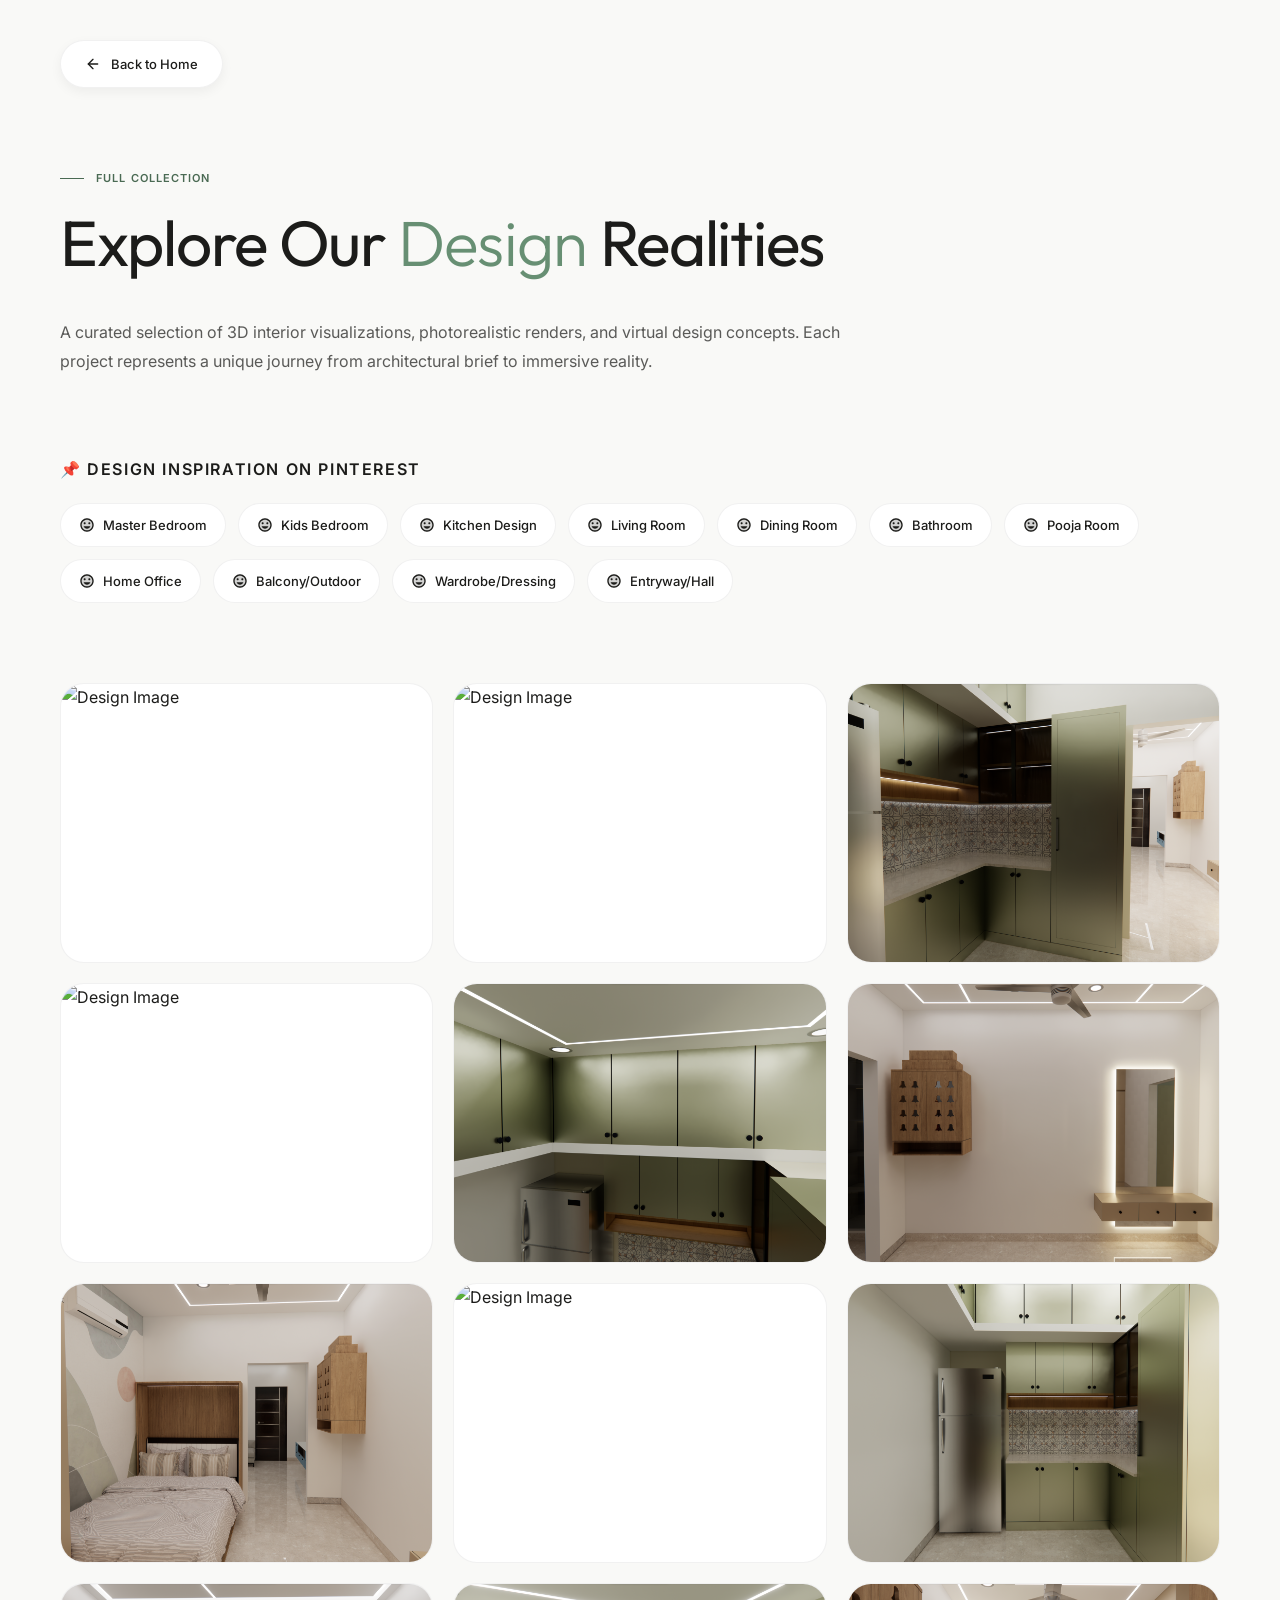
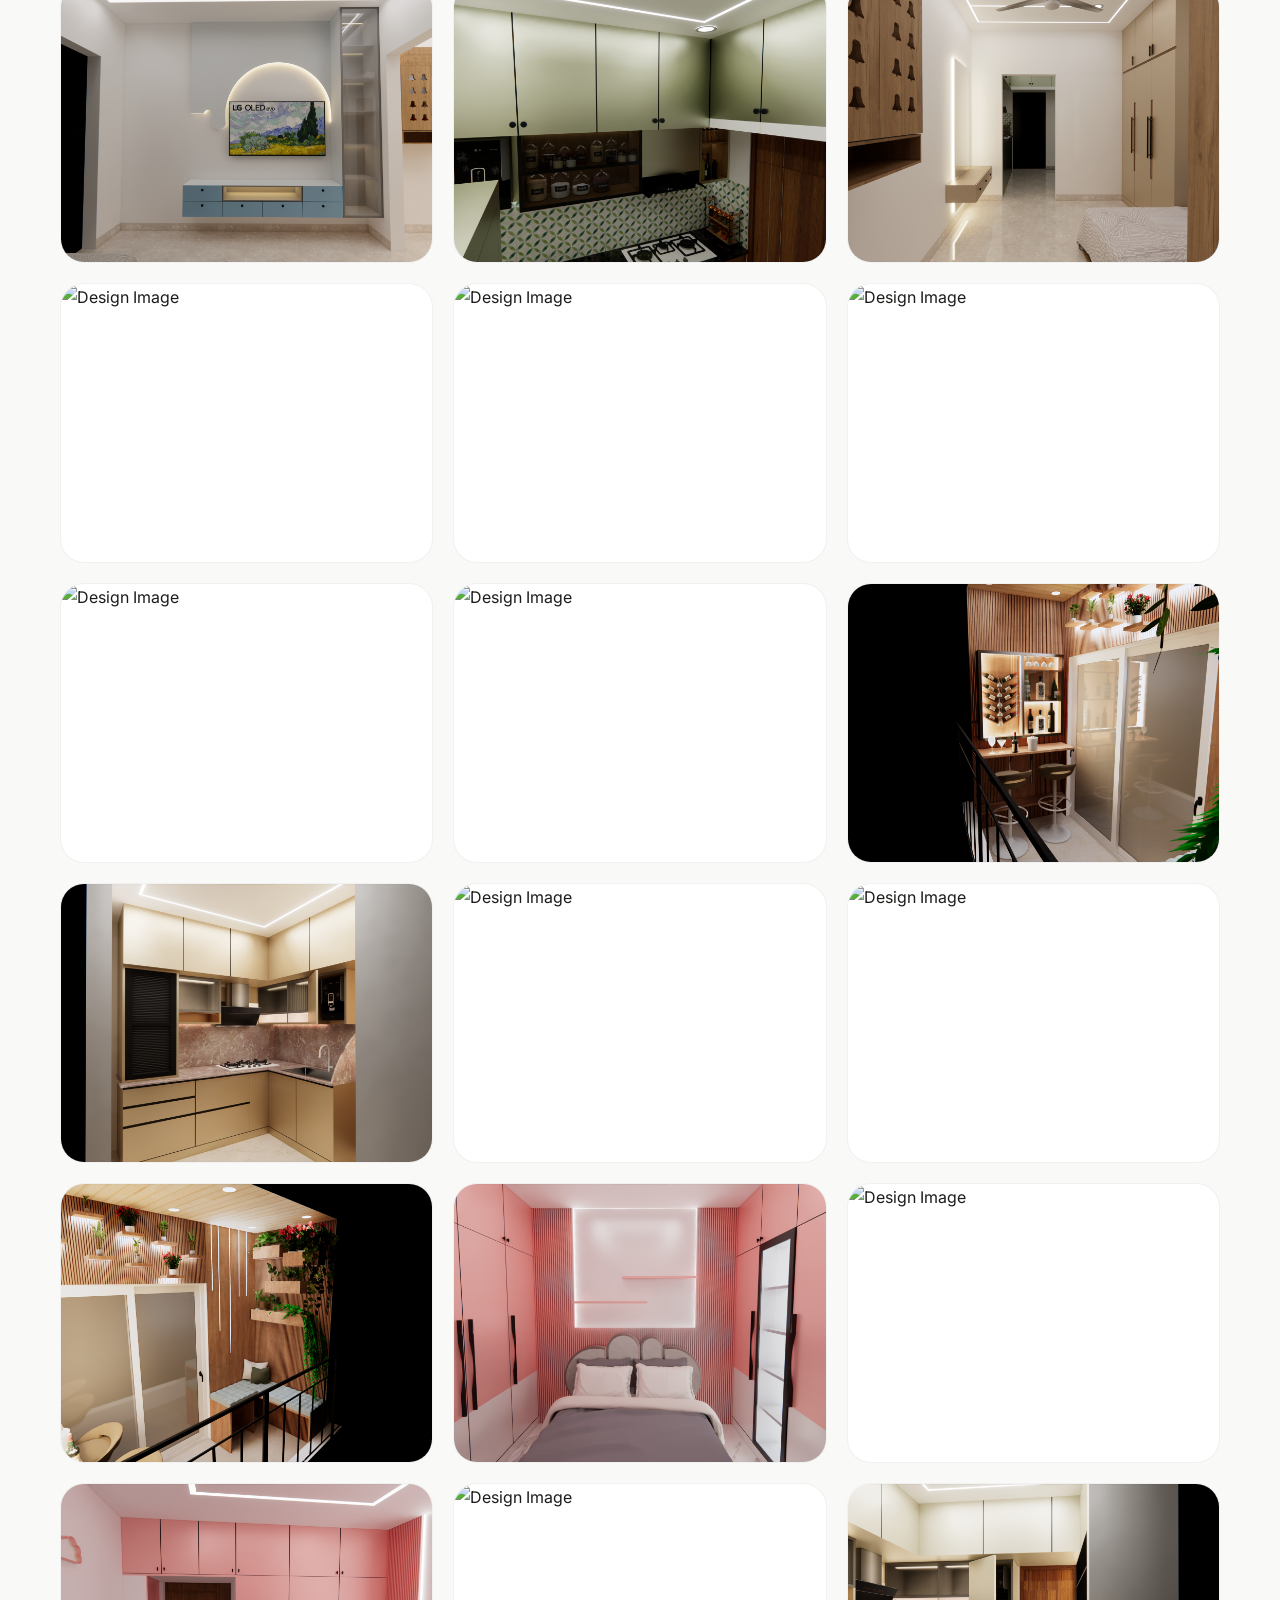
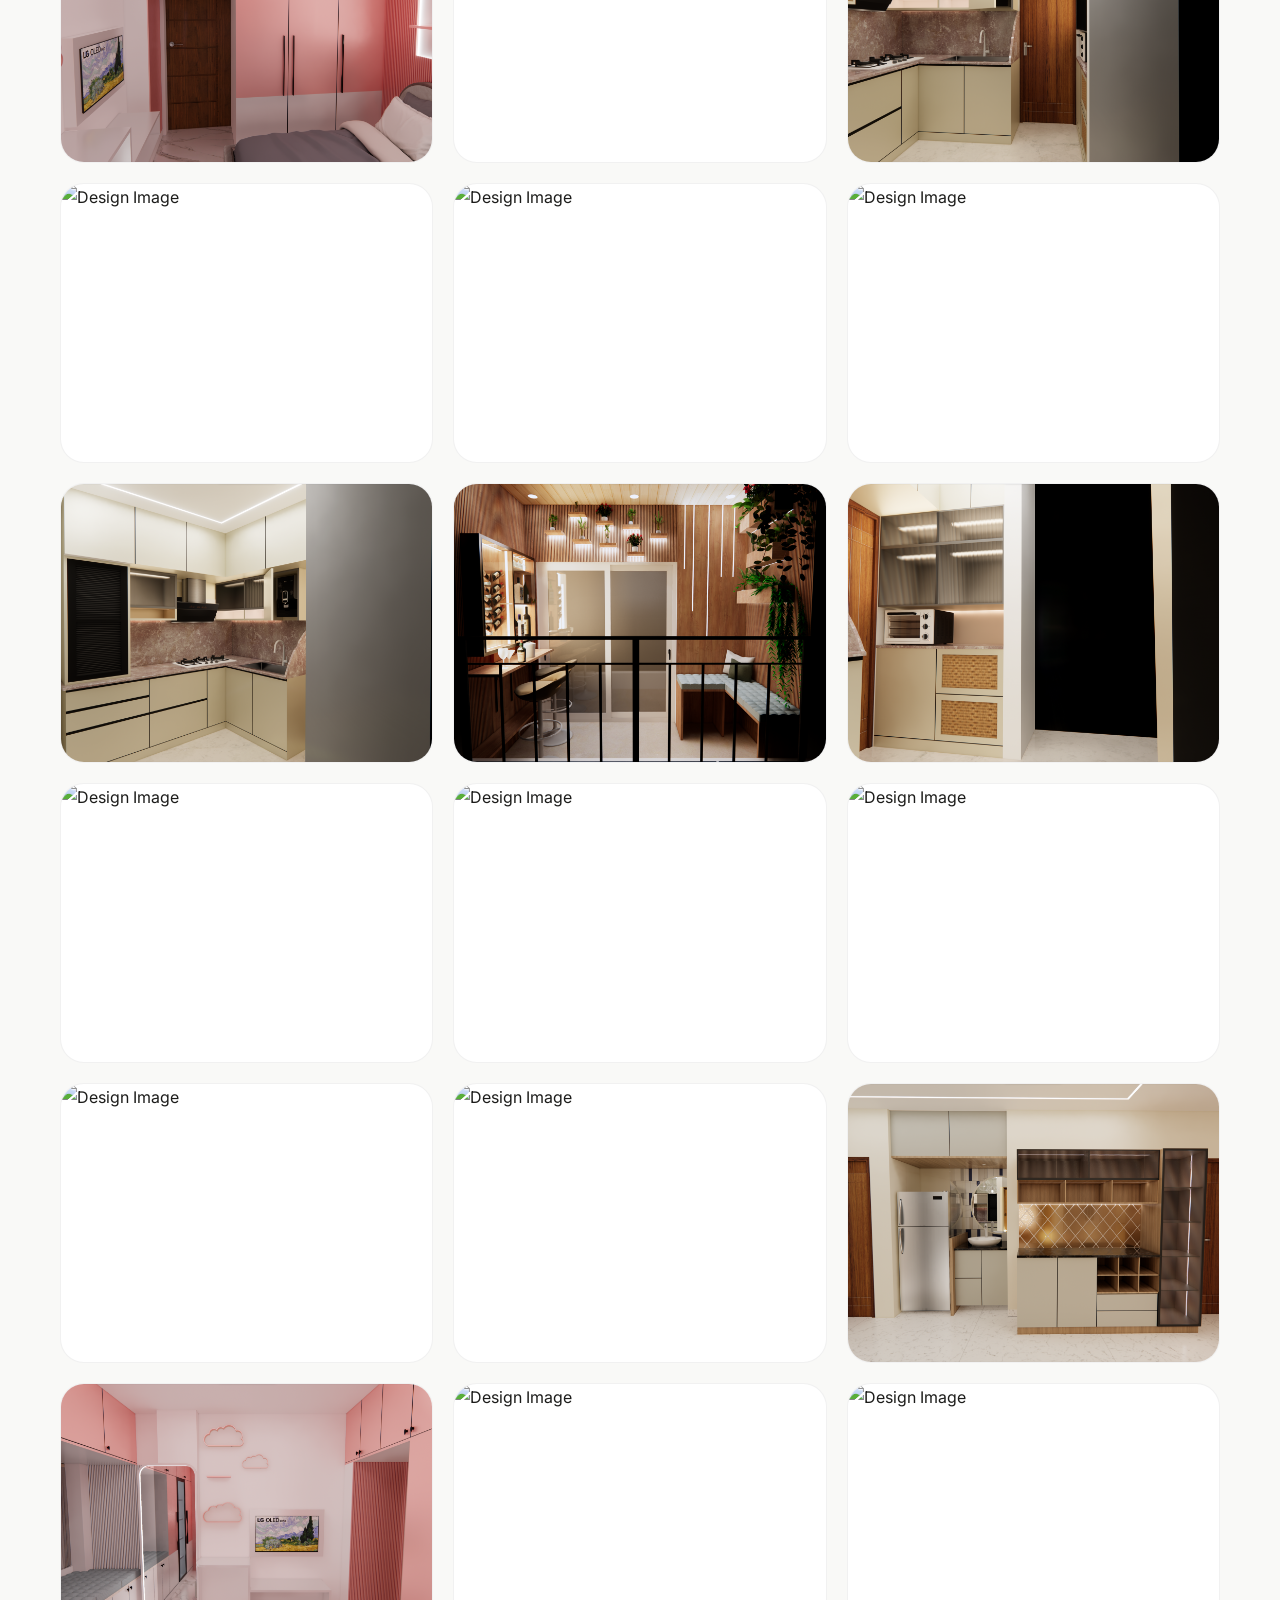
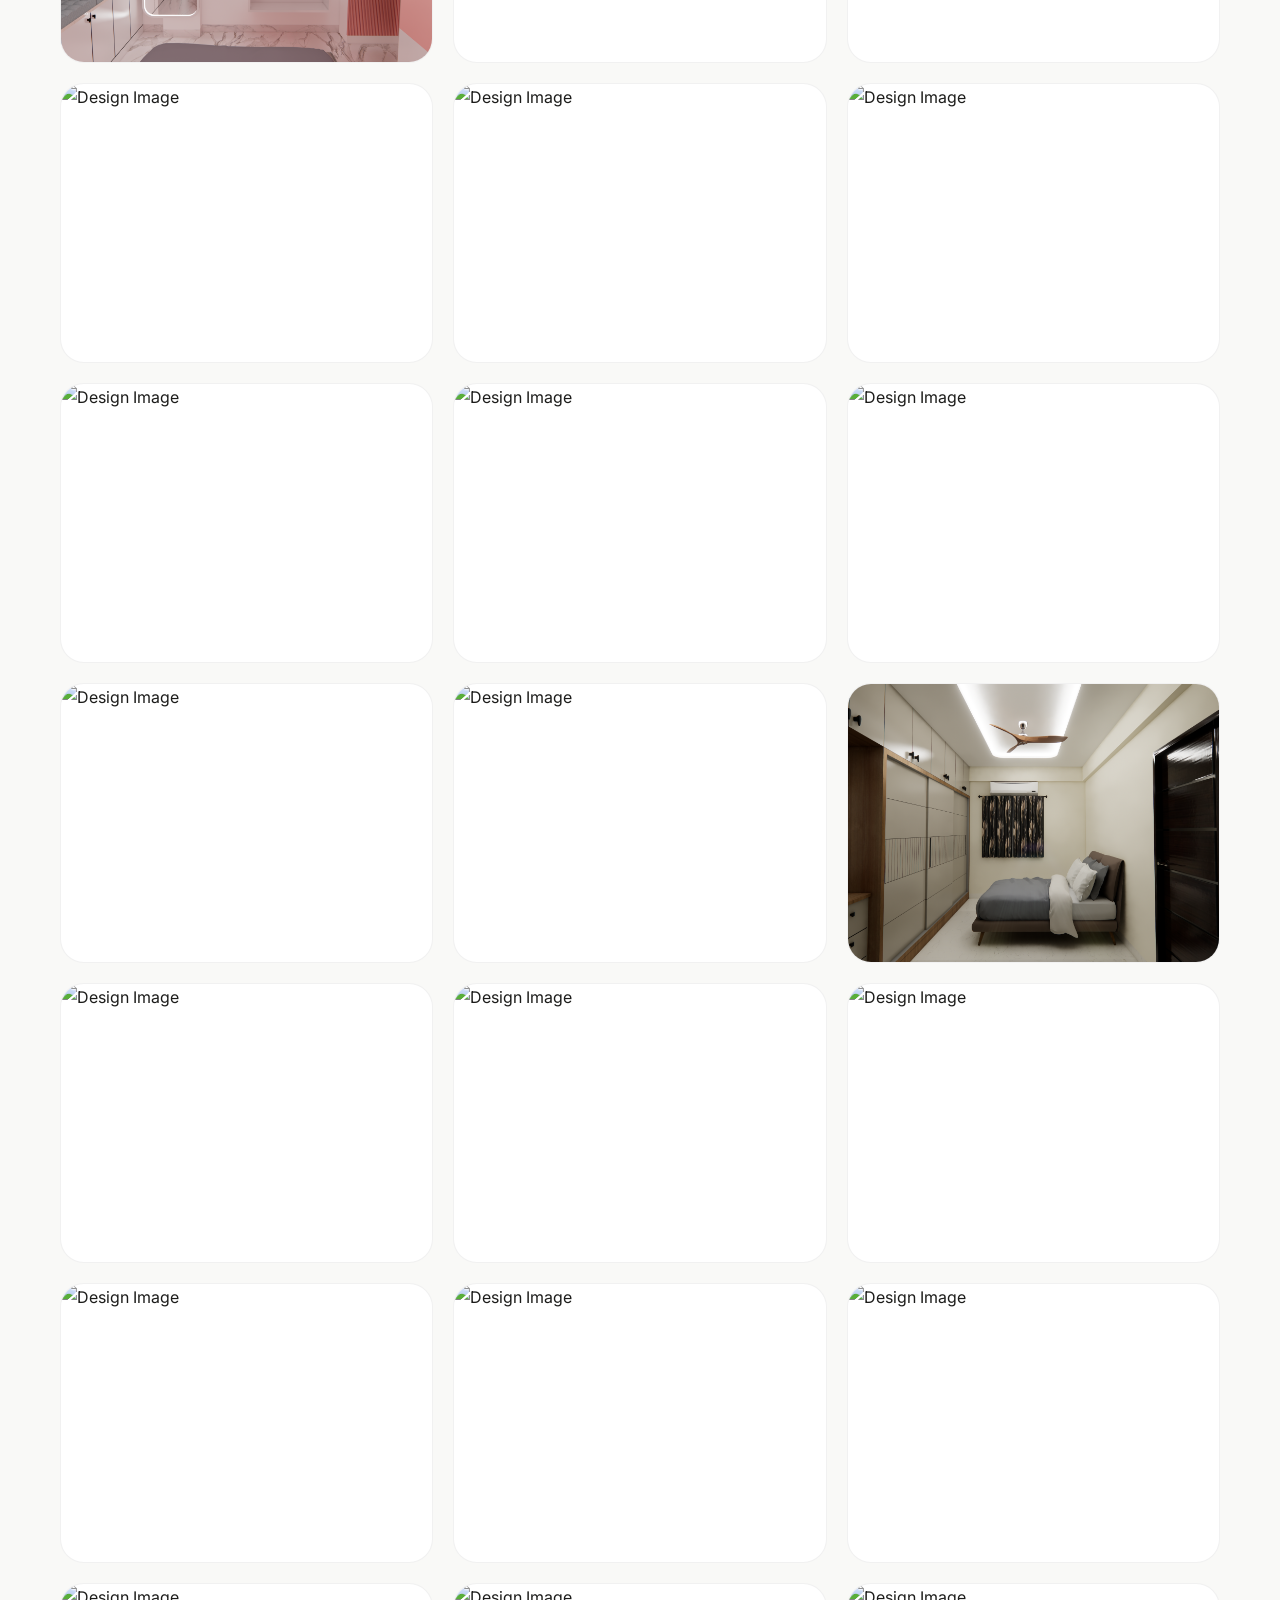
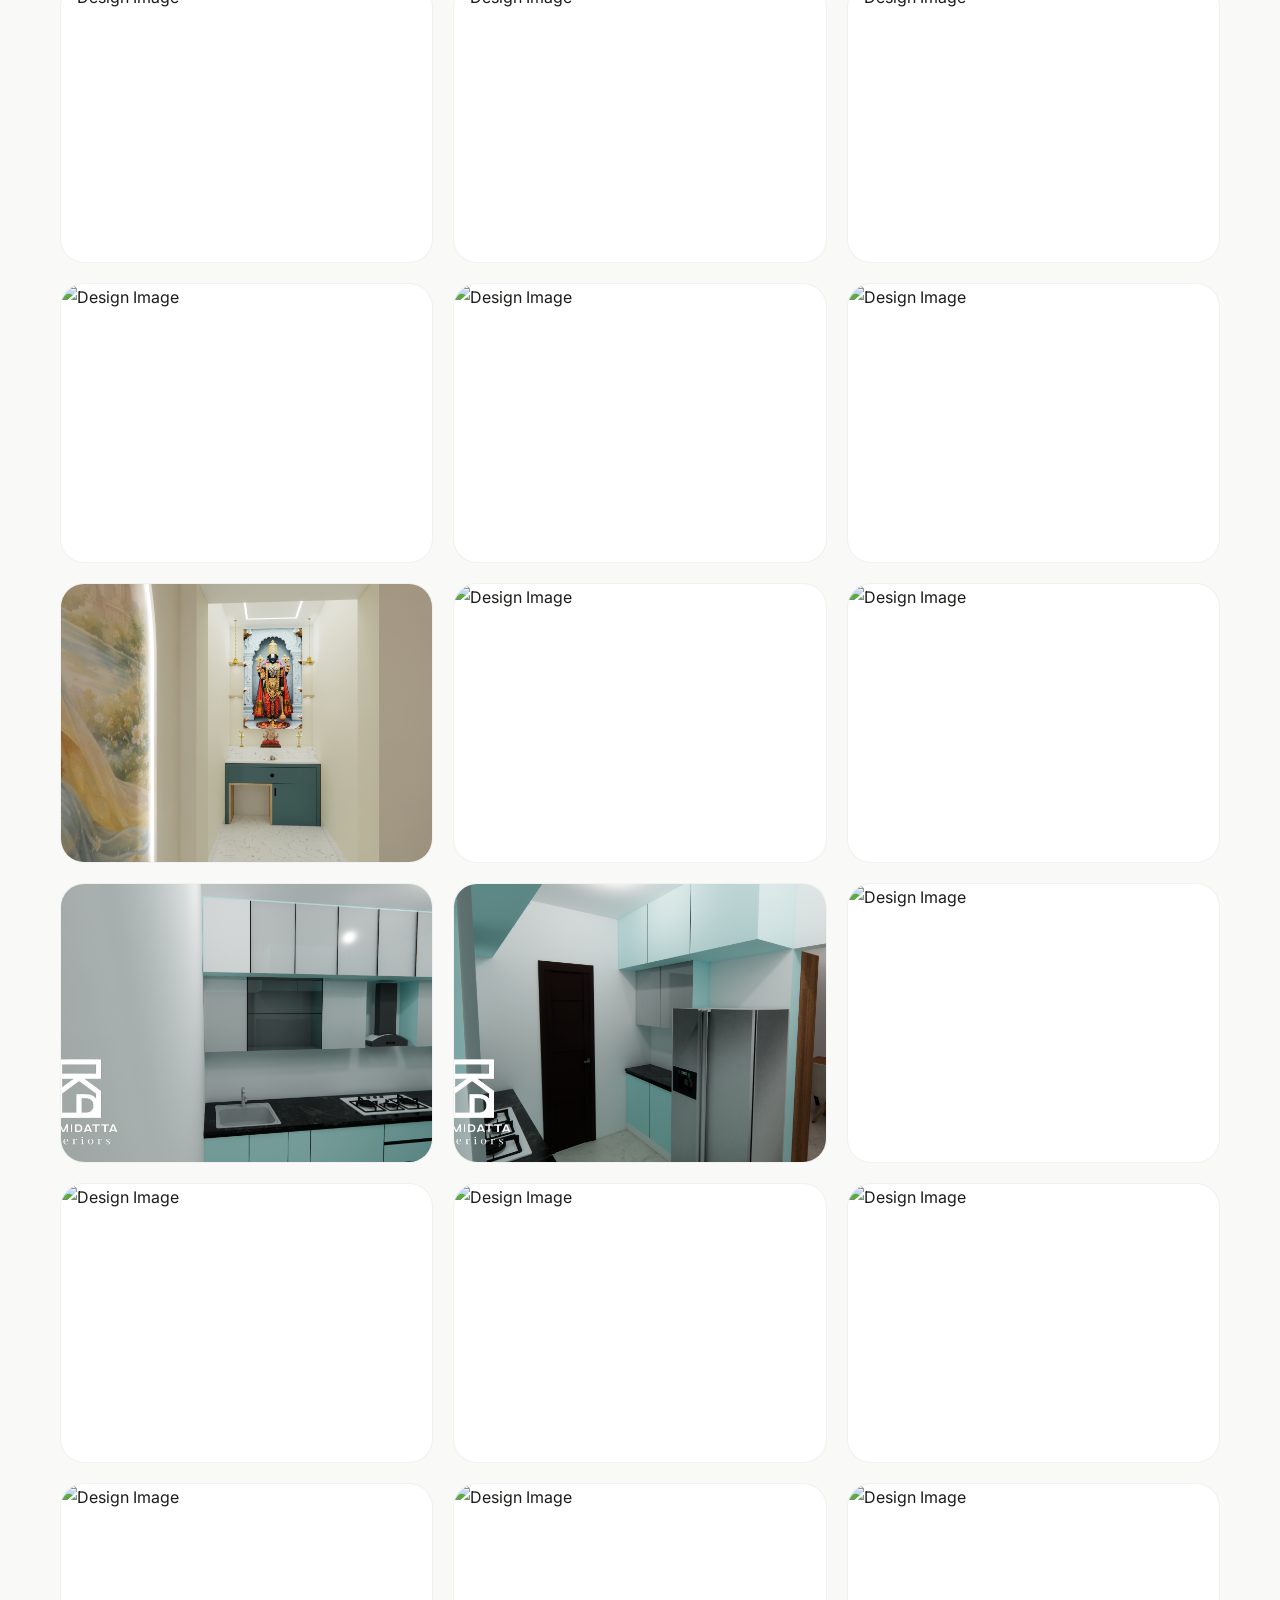
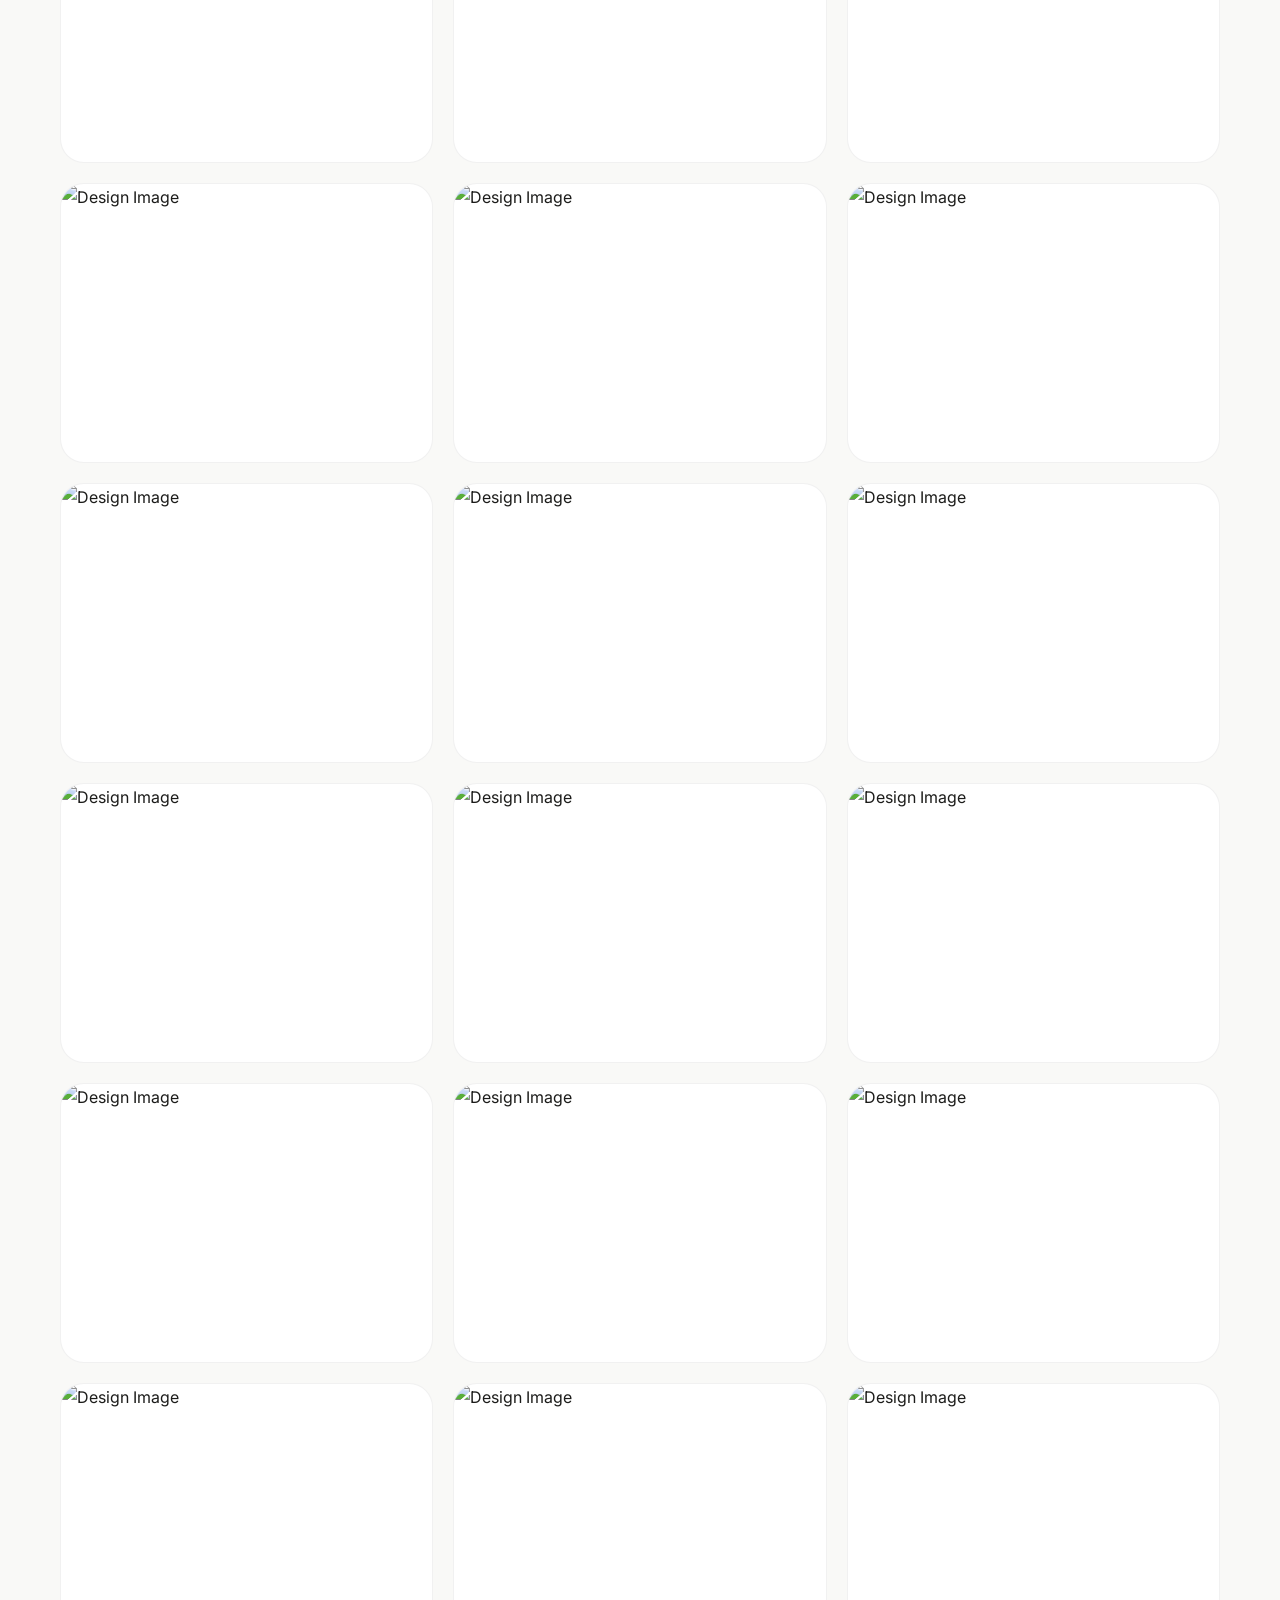
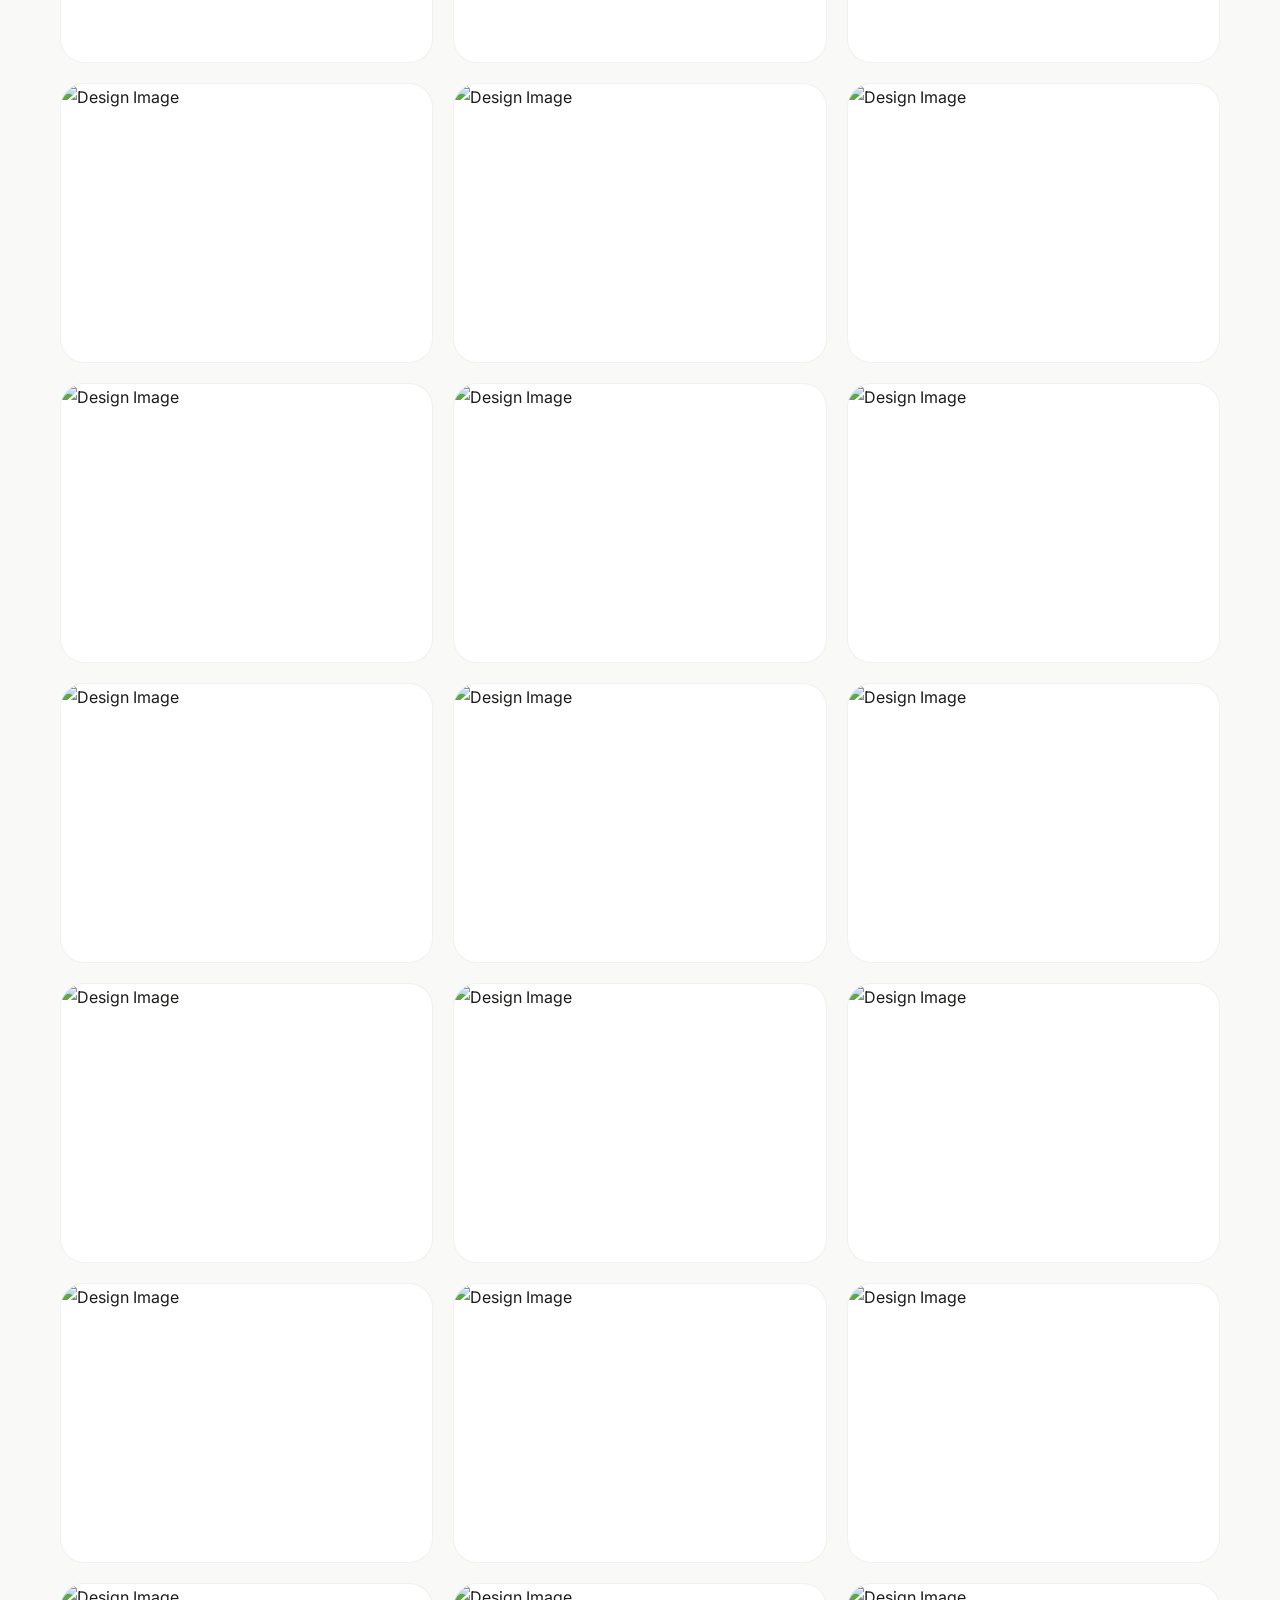
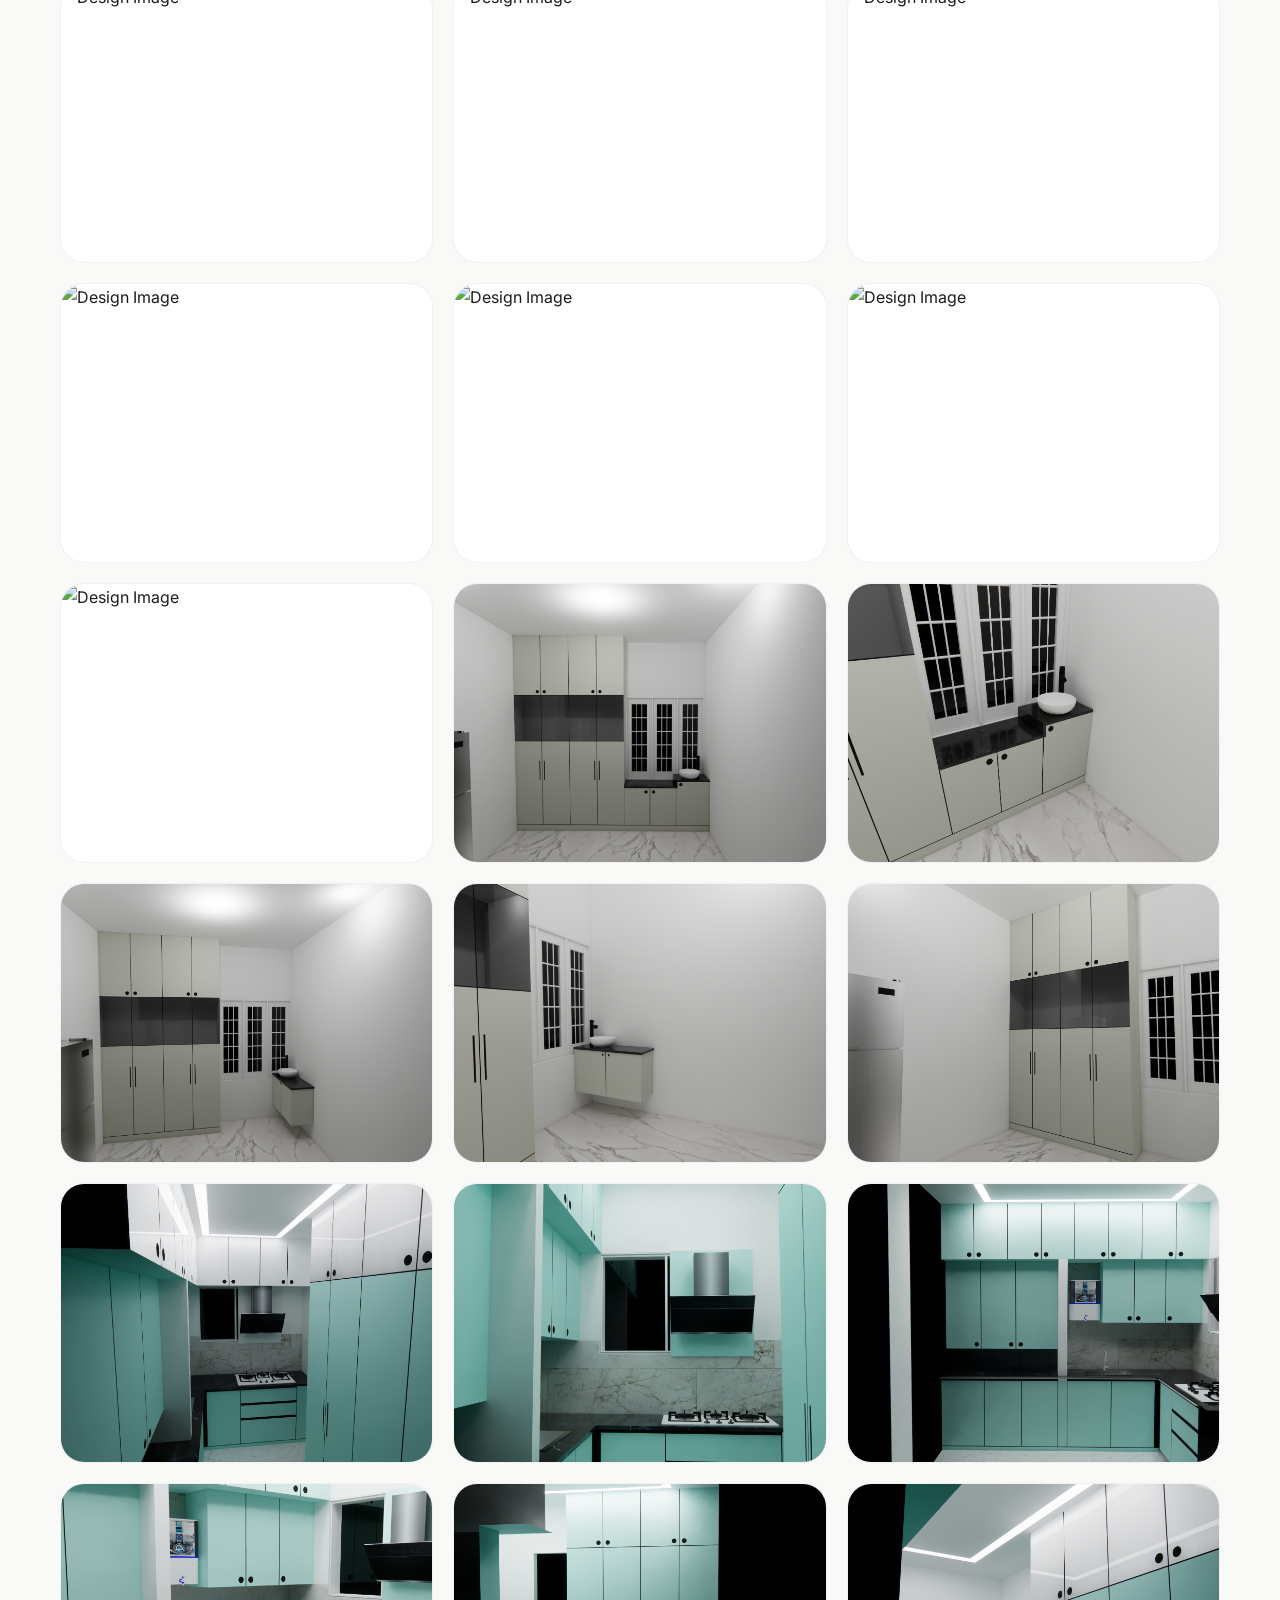
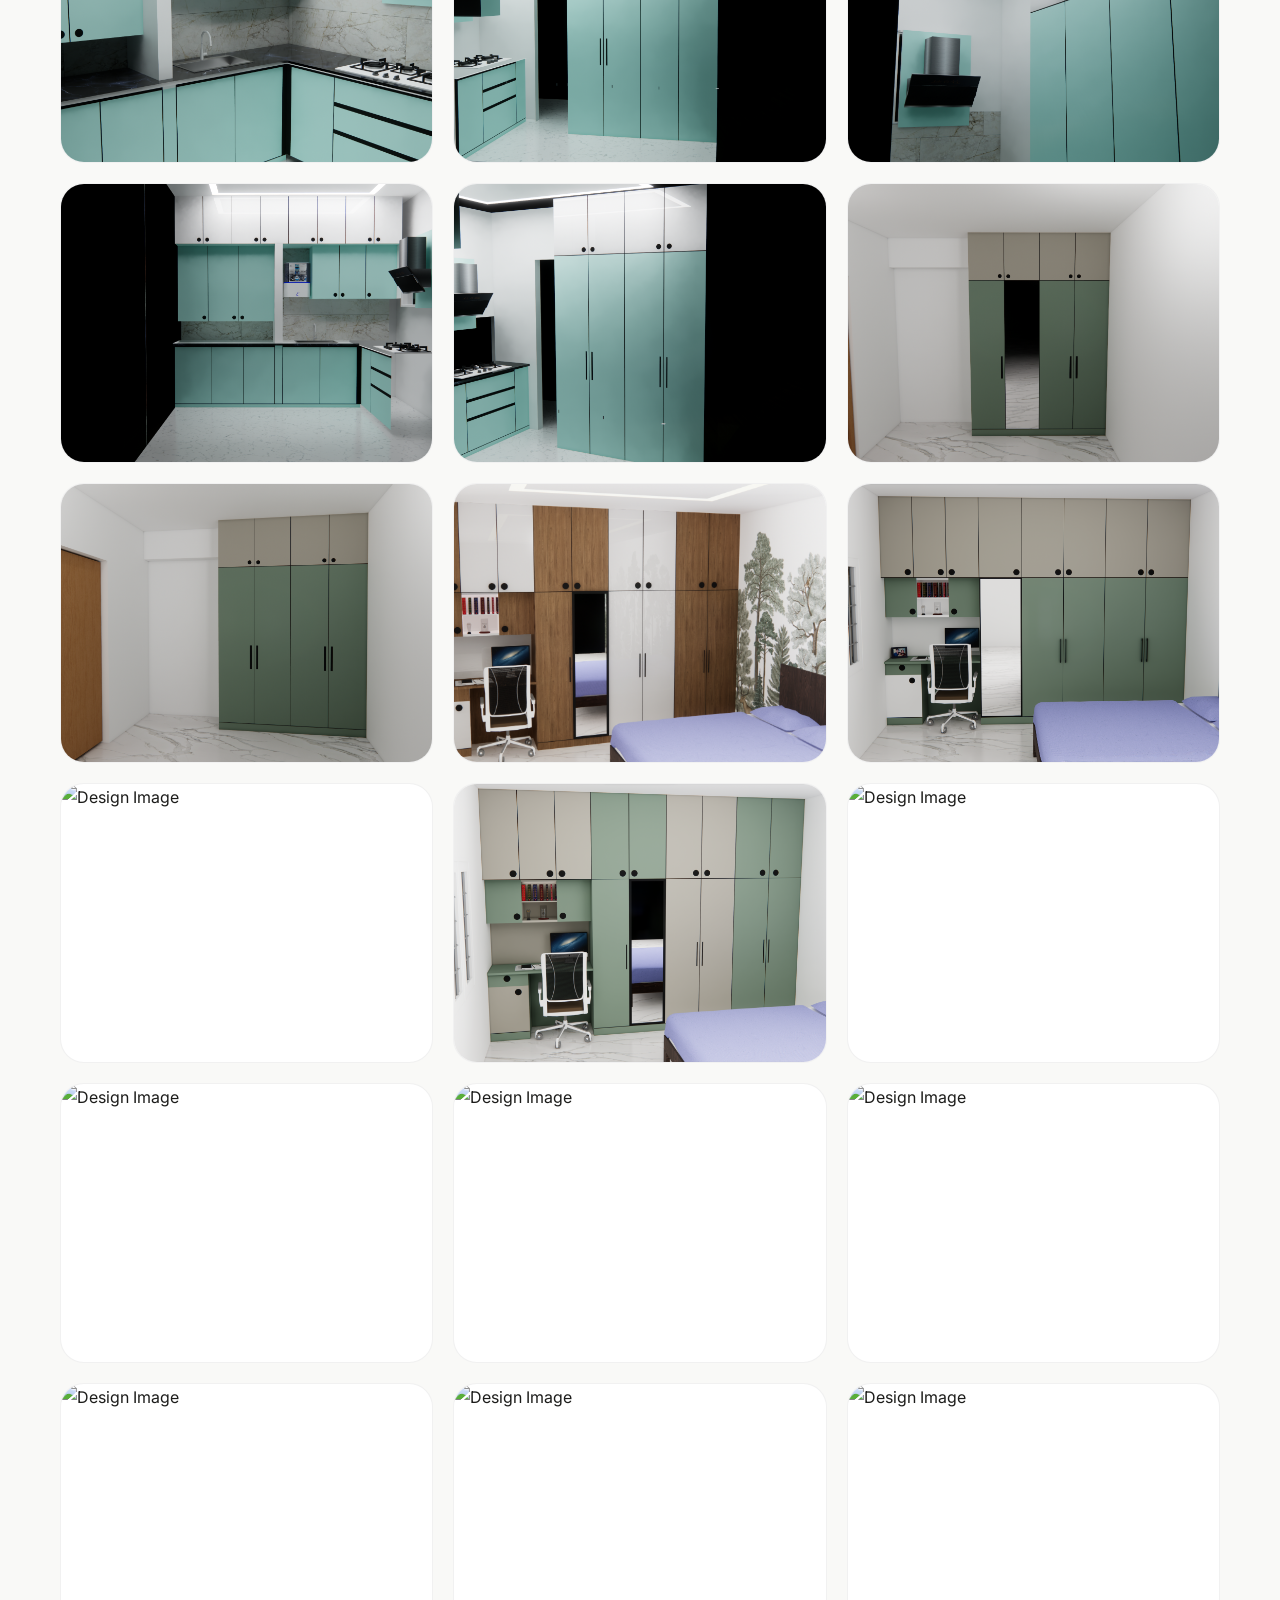
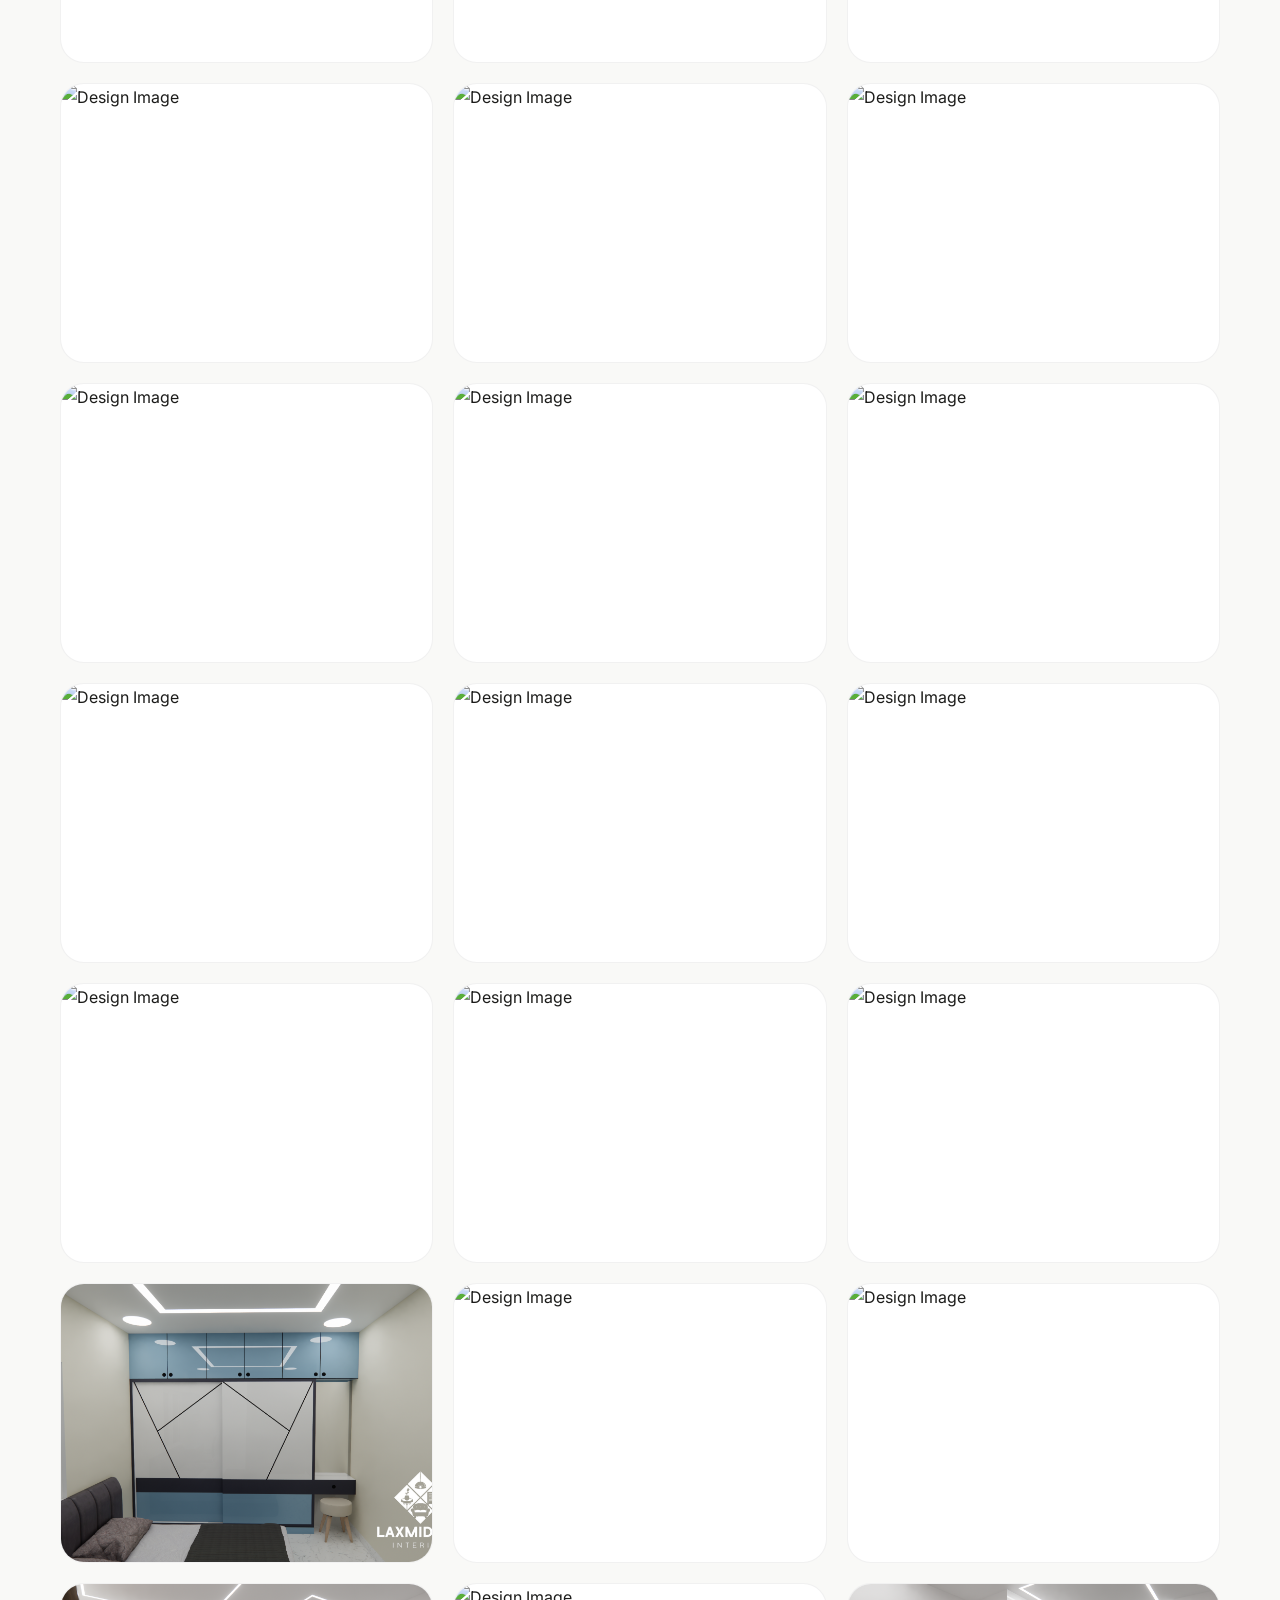
==== commit 04f2c425: "feat: add new design assets and update portfolio image list with CSS formatting improvements" ====
--- a/portfolio.html
+++ b/portfolio.html
@@ -369,8 +369,50 @@
 
   <script src="script.js"></script>
   <script>
-    // List of all images from designs folder 1-16
+    // List of all images from designs folder 1-18
     const images = [
+      // Folder 18
+      'designs/18/{1047756D-23C3-4EC9-9384-13C0360C38D5}.png',
+      'designs/18/{174535E1-6975-4F2B-A6AB-2521CEFEA3D5}.png',
+      'designs/18/{229A5EEA-B7D7-481A-B207-4F8E49614595}.png',
+      'designs/18/{4D512D0C-D9E1-472A-B87A-F3C7AE18CAB7}.png',
+      'designs/18/{51740AD4-7900-4286-A811-3F97AFB024E7}.png',
+      'designs/18/{5C247776-037E-4910-A44A-647079822783}.png',
+      'designs/18/{62ED83F2-FE71-40D9-9114-DC1A70AF1569}.png',
+      'designs/18/{84FB6784-3CB6-4598-94F8-D40421C39E9F}.png',
+      'designs/18/{8914287B-61F2-4533-9696-3CCC95F12B74}.png',
+      'designs/18/{B54B2AF2-A724-4C18-93F7-88A4F5F7BF16}.png',
+      'designs/18/{E3331373-89FC-4BE9-8023-5F6D9678F7B2}.png',
+      'designs/18/{E9FDDD50-EA0C-475A-9C97-C17A1FD80473}.png',
+      'designs/18/{F7E82008-5D64-4F66-A746-B4DC15FE507E}.png',
+      // Folder 17
+      'designs/17/{103340F1-1436-4588-A07F-5AE4C03DCC6F}.png',
+      'designs/17/{1114D91E-C56F-4B32-ABA1-286DA5AD569C}.png',
+      'designs/17/{1C283B89-1D49-4FE8-8AD1-D3101320583B}.png',
+      'designs/17/{248C48B0-5D3C-44F2-8D9C-FD511B50D549}.png',
+      'designs/17/{2DE6EBF1-057A-44D2-B329-4A3E36B7FB30}.png',
+      'designs/17/{2EDB19F8-862F-4CB4-B933-25FF02A7EDD0}.png',
+      'designs/17/{328729FB-049F-4A47-8069-727CD4563E65}.png',
+      'designs/17/{3C327359-BB6E-4E5B-A654-A68BD5366C1E}.png',
+      'designs/17/{4496E991-3B88-4AE2-AAFE-4708BEBC2515}.png',
+      'designs/17/{4D1DC2B9-0AB9-4B34-A990-E6CDA5839AEC}.png',
+      'designs/17/{61B68B5E-36BB-4182-928B-E4C9A9ACD646}.png',
+      'designs/17/{69121310-099B-48D5-9E8C-5995FC06BC29}.png',
+      'designs/17/{78D2ED88-E38E-4E11-BE7B-F5DD55F06D19}.png',
+      'designs/17/{7F57F372-BBE7-473F-B32D-29838CEE0F46}.png',
+      'designs/17/{802187E3-01D3-4AB1-8611-57334932D9A0}.png',
+      'designs/17/{8AA8BC8A-CC9E-40F9-9C97-9D35EED49BE4}.png',
+      'designs/17/{96EBBA62-47FE-4410-A79F-911F5DDF665B}.png',
+      'designs/17/{A4AF376D-7795-4B63-996A-F3CFC1C0A392}.png',
+      'designs/17/{A5E2121B-00B6-49F4-8ACD-B75422186954}.png',
+      'designs/17/{B5CBA417-9581-474B-8C07-945C07341BA0}.png',
+      'designs/17/{B6A34BEA-57D0-4245-88AB-89FCA9193825}.png',
+      'designs/17/{B7CDD63C-0075-48F0-99DA-B7A6B9D9EC94}.png',
+      'designs/17/{C12FD73B-38F6-4D96-95DD-EDC5255CB652}.png',
+      'designs/17/{C9068BDB-658A-467A-B261-3AC82592584D}.png',
+      'designs/17/{E2135F9D-140D-4A43-8F8F-4265855F860F}.png',
+      'designs/17/{F83F5ABA-E0FC-44BD-8E04-D3A105F9A734}.png',
+      'designs/17/{FEE1D6CB-253A-4A49-B0FA-DE42CD4EA538}.png',
       // Folder 1 - v3
       'designs/1/v3/cb1.png',
       'designs/1/v3/cb2.png',
--- a/styles.css
+++ b/styles.css
@@ -7,8 +7,8 @@
   --accent: #4A6A53;
   --accent-light: #678F73;
   --accent-hover: #37523F;
-  --border: rgba(28,28,26,0.06);
-  --border-strong: rgba(28,28,26,0.12);
+  --border: rgba(28, 28, 26, 0.06);
+  --border-strong: rgba(28, 28, 26, 0.12);
   --font-base: 'Inter', system-ui, -apple-system, sans-serif;
   --font-display: 'Outfit', system-ui, -apple-system, sans-serif;
   --radius: 24px;
@@ -17,14 +17,25 @@
   --shadow-hover: 0 20px 60px -15px rgba(0, 0, 0, 0.08);
 }
 
-*, *::before, *::after { margin: 0; padding: 0; box-sizing: border-box; }
-html { scroll-behavior: smooth; }
+*,
+*::before,
+*::after {
+  margin: 0;
+  padding: 0;
+  box-sizing: border-box;
+}
+
+html {
+  scroll-behavior: smooth;
+}
+
 body {
   background-color: var(--bg-primary);
   color: var(--text-primary);
   font-family: var(--font-base);
   font-weight: 400;
-  line-height: 1.7; /* Improved readability */
+  line-height: 1.7;
+  /* Improved readability */
   overflow-x: hidden;
   -webkit-font-smoothing: antialiased;
   -moz-osx-font-smoothing: grayscale;
@@ -32,8 +43,11 @@
 
 /* ── CUSTOM CURSOR ── */
 .cursor {
-  position: fixed; top: 0; left: 0;
-  width: 12px; height: 12px;
+  position: fixed;
+  top: 0;
+  left: 0;
+  width: 12px;
+  height: 12px;
   background: var(--accent);
   border-radius: 50%;
   pointer-events: none;
@@ -41,9 +55,13 @@
   transform: translate(-50%, -50%);
   transition: transform 0.1s ease;
 }
+
 .cursor-ring {
-  position: fixed; top: 0; left: 0;
-  width: 40px; height: 40px;
+  position: fixed;
+  top: 0;
+  left: 0;
+  width: 40px;
+  height: 40px;
   border: 1px solid var(--accent);
   border-radius: 50%;
   pointer-events: none;
@@ -55,69 +73,146 @@
 
 /* ── FLOATING ELEMENTS ── */
 .floating-elements {
-  position: fixed; inset: 0;
+  position: fixed;
+  inset: 0;
   pointer-events: none;
   z-index: 1;
   overflow: hidden;
 }
+
 .float-shape {
   position: absolute;
   opacity: 0.15;
   filter: blur(1px);
   animation: floatAround 20s infinite linear alternate-reverse;
 }
-.float-1 { width: 15px; height: 15px; border: 2px solid var(--accent); top: 15%; left: 10%; }
-.float-2 { width: 30px; height: 30px; border: 1px solid var(--text-primary); border-radius: 50%; top: 60%; left: 85%; animation-duration: 25s; }
-.float-3 { width: 10px; height: 10px; background: var(--accent-light); border-radius: 50%; top: 80%; left: 20%; animation-duration: 18s; }
-.float-4 { width: 40px; height: 40px; border: 2px solid var(--accent); transform: rotate(45deg); top: 30%; left: 75%; animation-duration: 30s; }
+
+.float-1 {
+  width: 15px;
+  height: 15px;
+  border: 2px solid var(--accent);
+  top: 15%;
+  left: 10%;
+}
+
+.float-2 {
+  width: 30px;
+  height: 30px;
+  border: 1px solid var(--text-primary);
+  border-radius: 50%;
+  top: 60%;
+  left: 85%;
+  animation-duration: 25s;
+}
+
+.float-3 {
+  width: 10px;
+  height: 10px;
+  background: var(--accent-light);
+  border-radius: 50%;
+  top: 80%;
+  left: 20%;
+  animation-duration: 18s;
+}
+
+.float-4 {
+  width: 40px;
+  height: 40px;
+  border: 2px solid var(--accent);
+  transform: rotate(45deg);
+  top: 30%;
+  left: 75%;
+  animation-duration: 30s;
+}
 
 @keyframes floatAround {
-  0% { transform: translate(0, 0) rotate(0deg); }
-  50% { transform: translate(50px, 100px) rotate(180deg); }
-  100% { transform: translate(-50px, 50px) rotate(360deg); }
+  0% {
+    transform: translate(0, 0) rotate(0deg);
+  }
+
+  50% {
+    transform: translate(50px, 100px) rotate(180deg);
+  }
+
+  100% {
+    transform: translate(-50px, 50px) rotate(360deg);
+  }
 }
 
 /* ── NAV ── */
 nav {
-  position: fixed; top: 0; left: 0; right: 0;
+  position: fixed;
+  top: 0;
+  left: 0;
+  right: 0;
   z-index: 100;
-  display: flex; justify-content: space-between; align-items: center;
+  display: flex;
+  justify-content: space-between;
+  align-items: center;
   padding: 24px 60px;
   background: transparent;
   transition: all 0.4s ease;
 }
+
 nav.scrolled {
-  background: rgba(249,249,247,0.95);
+  background: rgba(249, 249, 247, 0.95);
   backdrop-filter: blur(20px);
   padding: 16px 60px;
   border-bottom: 1px solid var(--border);
 }
+
 .nav-logo {
-  font-family: var(--font-display); font-size: 26px; font-weight: 600;
-  color: var(--text-primary); text-decoration: none;
+  font-family: var(--font-display);
+  font-size: 26px;
+  font-weight: 600;
+  color: var(--text-primary);
+  text-decoration: none;
   letter-spacing: -0.01em;
 }
-.nav-logo span { color: var(--accent); font-style: italic; margin-left: 2px; margin-right: 4px; }
-.nav-links { display: flex; gap: 40px; list-style: none; }
+
+.nav-logo span {
+  color: var(--accent);
+  font-style: italic;
+  margin-left: 2px;
+  margin-right: 4px;
+}
+
+.nav-links {
+  display: flex;
+  gap: 40px;
+  list-style: none;
+}
+
 .nav-links a {
-  font-size: 13px; font-weight: 500; color: var(--text-secondary);
-  text-decoration: none; transition: color 0.3s;
-}
-.nav-links a:hover { color: var(--accent); }
+  font-size: 13px;
+  font-weight: 500;
+  color: var(--text-secondary);
+  text-decoration: none;
+  transition: color 0.3s;
+}
+
+.nav-links a:hover {
+  color: var(--accent);
+}
 
 /* ── HERO ── */
 #hero {
   min-height: 100vh;
-  display: flex; align-items: center;
-  position: relative; overflow: hidden;
+  display: flex;
+  align-items: center;
+  position: relative;
+  overflow: hidden;
   padding: 140px 60px 80px;
 }
+
 .hero-bg {
-  position: absolute; inset: 0;
+  position: absolute;
+  inset: 0;
   background: var(--bg-primary);
   overflow: hidden;
   z-index: 0;
 }
+
 .blob {
   position: absolute;
   filter: blur(90px);
@@ -126,37 +221,57 @@
   animation: blobFloat 25s infinite alternate ease-in-out;
   pointer-events: none;
 }
+
 .blob-1 {
-  width: 600px; height: 600px;
-  background: rgba(74,106,83,0.25); /* Sage Green */
-  top: -200px; left: -100px;
-}
+  width: 600px;
+  height: 600px;
+  background: rgba(74, 106, 83, 0.25);
+  /* Sage Green */
+  top: -200px;
+  left: -100px;
+}
+
 .blob-2 {
-  width: 500px; height: 500px;
-  background: rgba(226,219,208,0.8); /* Warm cream */
-  bottom: -100px; right: -50px;
+  width: 500px;
+  height: 500px;
+  background: rgba(226, 219, 208, 0.8);
+  /* Warm cream */
+  bottom: -100px;
+  right: -50px;
   animation-duration: 30s;
   animation-direction: alternate-reverse;
 }
+
 .blob-3 {
-  width: 700px; height: 700px;
-  background: rgba(103,143,115,0.15); /* Light sage */
-  top: 30%; left: 30%;
+  width: 700px;
+  height: 700px;
+  background: rgba(103, 143, 115, 0.15);
+  /* Light sage */
+  top: 30%;
+  left: 30%;
   animation-duration: 35s;
   animation-delay: -5s;
 }
+
 .hero-grid {
-  position: absolute; inset: 0;
-  background-image: 
+  position: absolute;
+  inset: 0;
+  background-image:
     linear-gradient(var(--border-strong) 1px, transparent 1px),
     linear-gradient(90deg, var(--border-strong) 1px, transparent 1px);
   background-size: 50px 50px;
   opacity: 0.15;
   animation: gridMove 60s linear infinite;
 }
+
 @keyframes gridMove {
-  0% { transform: perspective(1000px) rotateX(15deg) translateY(0); }
-  100% { transform: perspective(1000px) rotateX(15deg) translateY(100px); }
+  0% {
+    transform: perspective(1000px) rotateX(15deg) translateY(0);
+  }
+
+  100% {
+    transform: perspective(1000px) rotateX(15deg) translateY(100px);
+  }
 }
 
 /* ── 3D FLOATING OBJECTS ── */
@@ -169,20 +284,81 @@
   z-index: 1;
   animation: rotate3D 15s infinite linear;
 }
-.float-chair { top: 25%; right: 15%; animation-duration: 20s; }
-.float-lamp { top: 75%; left: 10%; animation-duration: 25s; }
-.float-sofa { top: 45%; left: 80%; animation-duration: 22s; }
-.float-ruler { top: 15%; left: 40%; font-size: 24px; animation-duration: 18s; }
-.float-pencil { top: 85%; right: 30%; font-size: 24px; animation-duration: 22s; }
-.float-color { width: 12px; height: 12px; border-radius: 2px; opacity: 0.15; animation: rotate3D 12s infinite linear; }
-.float-c1 { top: 35%; left: 15%; background: #4A6A53; } /* Accent green */
-.float-c2 { top: 65%; right: 10%; background: #E2DBD0; } /* Cream */
-.float-c3 { top: 10%; right: 40%; background: #1C1C1A; } /* Dark */
+
+.float-chair {
+  top: 25%;
+  right: 15%;
+  animation-duration: 20s;
+}
+
+.float-lamp {
+  top: 75%;
+  left: 10%;
+  animation-duration: 25s;
+}
+
+.float-sofa {
+  top: 45%;
+  left: 80%;
+  animation-duration: 22s;
+}
+
+.float-ruler {
+  top: 15%;
+  left: 40%;
+  font-size: 24px;
+  animation-duration: 18s;
+}
+
+.float-pencil {
+  top: 85%;
+  right: 30%;
+  font-size: 24px;
+  animation-duration: 22s;
+}
+
+.float-color {
+  width: 12px;
+  height: 12px;
+  border-radius: 2px;
+  opacity: 0.15;
+  animation: rotate3D 12s infinite linear;
+}
+
+.float-c1 {
+  top: 35%;
+  left: 15%;
+  background: #4A6A53;
+}
+
+/* Accent green */
+.float-c2 {
+  top: 65%;
+  right: 10%;
+  background: #E2DBD0;
+}
+
+/* Cream */
+.float-c3 {
+  top: 10%;
+  right: 40%;
+  background: #1C1C1A;
+}
+
+/* Dark */
 
 @keyframes rotate3D {
-  0% { transform: translate3d(0,0,0) rotateX(0deg) rotateY(0deg) scale(1); }
-  50% { transform: translate3d(40px, -60px, 150px) rotateX(180deg) rotateY(180deg) scale(1.2); }
-  100% { transform: translate3d(0,0,0) rotateX(360deg) rotateY(360deg) scale(1); }
+  0% {
+    transform: translate3d(0, 0, 0) rotateX(0deg) rotateY(0deg) scale(1);
+  }
+
+  50% {
+    transform: translate3d(40px, -60px, 150px) rotateX(180deg) rotateY(180deg) scale(1.2);
+  }
+
+  100% {
+    transform: translate3d(0, 0, 0) rotateX(360deg) rotateY(360deg) scale(1);
+  }
 }
 
 /* ── DRAFTING TEXT ── */
@@ -199,9 +375,23 @@
   pointer-events: none;
   z-index: 1;
 }
-.dt-1 { top: 10%; left: 5%; transform: rotate(-90deg); }
-.dt-2 { bottom: 5%; right: 5%; }
-.dt-3 { top: 50%; right: 2%; transform: rotate(90deg); }
+
+.dt-1 {
+  top: 10%;
+  left: 5%;
+  transform: rotate(-90deg);
+}
+
+.dt-2 {
+  bottom: 5%;
+  right: 5%;
+}
+
+.dt-3 {
+  top: 50%;
+  right: 2%;
+  transform: rotate(90deg);
+}
 
 /* ── BLUEPRINT LINES ── */
 .blueprint-line {
@@ -211,181 +401,592 @@
   pointer-events: none;
   z-index: 1;
 }
-.bp-h { width: 100%; height: 1px; left: 0; animation: bpHoriz 15s infinite ease-in-out; }
-.bp-v { height: 100%; width: 1px; top: 0; animation: bpVert 12s infinite ease-in-out; }
-@keyframes bpHoriz { 0%, 100% { top: 20%; } 50% { top: 80%; } }
-@keyframes bpVert { 0%, 100% { left: 15%; } 50% { left: 85%; } }
+
+.bp-h {
+  width: 100%;
+  height: 1px;
+  left: 0;
+  animation: bpHoriz 15s infinite ease-in-out;
+}
+
+.bp-v {
+  height: 100%;
+  width: 1px;
+  top: 0;
+  animation: bpVert 12s infinite ease-in-out;
+}
+
+@keyframes bpHoriz {
+
+  0%,
+  100% {
+    top: 20%;
+  }
+
+  50% {
+    top: 80%;
+  }
+}
+
+@keyframes bpVert {
+
+  0%,
+  100% {
+    left: 15%;
+  }
+
+  50% {
+    left: 85%;
+  }
+}
+
 .hero-content {
-  position: relative; z-index: 2; max-width: 650px;
-}
+  position: relative;
+  z-index: 2;
+  max-width: 650px;
+}
+
 .hero-tag {
-  display: inline-flex; align-items: center; gap: 12px;
-  font-size: 11px; font-weight: 600; letter-spacing: 0.1em;
-  text-transform: uppercase; color: var(--accent); margin-bottom: 24px;
-  opacity: 0; animation: heroFadeUp 0.8s cubic-bezier(0.165, 0.84, 0.44, 1) 0.2s forwards;
-}
-.hero-tag::before { content: ''; width: 40px; height: 1px; background: var(--accent); }
+  display: inline-flex;
+  align-items: center;
+  gap: 12px;
+  font-size: 11px;
+  font-weight: 600;
+  letter-spacing: 0.1em;
+  text-transform: uppercase;
+  color: var(--accent);
+  margin-bottom: 24px;
+  opacity: 0;
+  animation: heroFadeUp 0.8s cubic-bezier(0.165, 0.84, 0.44, 1) 0.2s forwards;
+}
+
+.hero-tag::before {
+  content: '';
+  width: 40px;
+  height: 1px;
+  background: var(--accent);
+}
+
 .hero-title {
   font-family: var(--font-display);
   font-size: clamp(48px, 6vw, 84px);
-  font-weight: 400; line-height: 1.05; letter-spacing: -0.03em;
-  margin-bottom: 28px; color: var(--text-primary);
-  opacity: 0; animation: heroFadeUp 0.9s cubic-bezier(0.165, 0.84, 0.44, 1) 0.4s forwards;
-}
-.hero-title em { font-style: normal; font-weight: 300; color: var(--accent-light); letter-spacing: -0.01em; }
+  font-weight: 400;
+  line-height: 1.05;
+  letter-spacing: -0.03em;
+  margin-bottom: 28px;
+  color: var(--text-primary);
+  opacity: 0;
+  animation: heroFadeUp 0.9s cubic-bezier(0.165, 0.84, 0.44, 1) 0.4s forwards;
+}
+
+.hero-title em {
+  font-style: normal;
+  font-weight: 300;
+  color: var(--accent-light);
+  letter-spacing: -0.01em;
+}
+
 .hero-desc {
-  font-size: 16px; color: var(--text-secondary); max-width: 500px;
+  font-size: 16px;
+  color: var(--text-secondary);
+  max-width: 500px;
   margin-bottom: 48px;
-  opacity: 0; animation: heroFadeUp 0.9s cubic-bezier(0.165, 0.84, 0.44, 1) 0.6s forwards;
-}
-.hero-cta { display: flex; gap: 16px; align-items: center; opacity: 0; animation: heroFadeUp 0.9s cubic-bezier(0.165, 0.84, 0.44, 1) 0.8s forwards; }
+  opacity: 0;
+  animation: heroFadeUp 0.9s cubic-bezier(0.165, 0.84, 0.44, 1) 0.6s forwards;
+}
+
+.hero-cta {
+  display: flex;
+  gap: 16px;
+  align-items: center;
+  opacity: 0;
+  animation: heroFadeUp 0.9s cubic-bezier(0.165, 0.84, 0.44, 1) 0.8s forwards;
+}
+
 .btn-gold {
-  display: inline-flex; align-items: center; justify-content: center;
-  padding: 16px 36px; background: var(--accent); color: #FFF;
-  font-size: 12px; font-weight: 600; letter-spacing: 0.05em; text-transform: uppercase;
-  text-decoration: none; border-radius: 50px; transition: all 0.3s ease;
-}
-.btn-gold:hover { background: var(--accent-hover); transform: translateY(-3px); box-shadow: 0 10px 25px rgba(74,106,83,0.3); }
+  display: inline-flex;
+  align-items: center;
+  justify-content: center;
+  padding: 16px 36px;
+  background: var(--accent);
+  color: #FFF;
+  font-size: 12px;
+  font-weight: 600;
+  letter-spacing: 0.05em;
+  text-transform: uppercase;
+  text-decoration: none;
+  border-radius: 50px;
+  transition: all 0.3s ease;
+}
+
+.btn-gold:hover {
+  background: var(--accent-hover);
+  transform: translateY(-3px);
+  box-shadow: 0 10px 25px rgba(74, 106, 83, 0.3);
+}
+
 .btn-outline {
-  display: inline-flex; align-items: center; justify-content: center;
-  padding: 16px 36px; border: 1px solid var(--border-strong);
-  color: var(--text-primary); font-size: 12px; font-weight: 600;
-  letter-spacing: 0.05em; text-transform: uppercase; text-decoration: none;
-  border-radius: 50px; transition: all 0.3s ease;
-}
-.btn-outline:hover { border-color: var(--text-primary); background: rgba(0,0,0,0.03); transform: translateY(-3px); }
+  display: inline-flex;
+  align-items: center;
+  justify-content: center;
+  padding: 16px 36px;
+  border: 1px solid var(--border-strong);
+  color: var(--text-primary);
+  font-size: 12px;
+  font-weight: 600;
+  letter-spacing: 0.05em;
+  text-transform: uppercase;
+  text-decoration: none;
+  border-radius: 50px;
+  transition: all 0.3s ease;
+}
+
+.btn-outline:hover {
+  border-color: var(--text-primary);
+  background: rgba(0, 0, 0, 0.03);
+  transform: translateY(-3px);
+}
 
 .hero-right {
-  position: absolute; right: 80px; top: 50%; transform: translateY(-50%);
-  display: flex; flex-direction: column; gap: 32px; z-index: 2;
-  opacity: 0; animation: heroFadeIn 1.2s cubic-bezier(0.165, 0.84, 0.44, 1) 1s forwards;
-}
+  position: absolute;
+  right: 80px;
+  top: 50%;
+  transform: translateY(-50%);
+  display: flex;
+  flex-direction: column;
+  gap: 32px;
+  z-index: 2;
+  opacity: 0;
+  animation: heroFadeIn 1.2s cubic-bezier(0.165, 0.84, 0.44, 1) 1s forwards;
+}
+
 .hero-stat {
-  display: flex; flex-direction: column; align-items: flex-end;
-  text-align: right; margin-bottom: 10px;
+  display: flex;
+  flex-direction: column;
+  align-items: flex-end;
+  text-align: right;
+  margin-bottom: 10px;
   transition: transform 0.4s cubic-bezier(0.165, 0.84, 0.44, 1);
 }
-.hero-stat:hover { transform: translateX(-15px); }
-.hero-stat-num { font-family: var(--font-display); font-size: 48px; font-weight: 400; color: var(--accent); line-height: 1; margin-bottom: 4px; }
-.hero-stat-label { font-size: 10px; font-weight: 600; text-transform: uppercase; letter-spacing: 0.1em; color: var(--text-secondary); }
+
+.hero-stat:hover {
+  transform: translateX(-15px);
+}
+
+.hero-stat-num {
+  font-family: var(--font-display);
+  font-size: 48px;
+  font-weight: 400;
+  color: var(--accent);
+  line-height: 1;
+  margin-bottom: 4px;
+}
+
+.hero-stat-label {
+  font-size: 10px;
+  font-weight: 600;
+  text-transform: uppercase;
+  letter-spacing: 0.1em;
+  color: var(--text-secondary);
+}
 
 .scroll-indicator {
-  position: absolute; bottom: 40px; left: 60px;
-  display: flex; align-items: center; gap: 16px;
-  font-size: 10px; font-weight: 600; letter-spacing: 0.1em; text-transform: uppercase; color: var(--text-secondary);
-  opacity: 0; animation: heroFadeIn 1.2s ease 1.2s forwards;
-}
-.scroll-line { width: 40px; height: 1px; background: var(--border-strong); position: relative; overflow: hidden; }
+  position: absolute;
+  bottom: 40px;
+  left: 60px;
+  display: flex;
+  align-items: center;
+  gap: 16px;
+  font-size: 10px;
+  font-weight: 600;
+  letter-spacing: 0.1em;
+  text-transform: uppercase;
+  color: var(--text-secondary);
+  opacity: 0;
+  animation: heroFadeIn 1.2s ease 1.2s forwards;
+}
+
+.scroll-line {
+  width: 40px;
+  height: 1px;
+  background: var(--border-strong);
+  position: relative;
+  overflow: hidden;
+}
+
 .scroll-line::after {
-  content: ''; position: absolute; left: 0; top: 0; bottom: 0; width: 50%; background: var(--accent);
+  content: '';
+  position: absolute;
+  left: 0;
+  top: 0;
+  bottom: 0;
+  width: 50%;
+  background: var(--accent);
   animation: slideScroll 2s infinite ease-in-out;
 }
-@keyframes slideScroll { 0% { transform: translateX(-100%); } 100% { transform: translateX(200%); } }
+
+@keyframes slideScroll {
+  0% {
+    transform: translateX(-100%);
+  }
+
+  100% {
+    transform: translateX(200%);
+  }
+}
 
 /* ── SECTIONS GENERIC ── */
 .section-label {
-  display: inline-flex; align-items: center; gap: 12px;
-  font-size: 11px; font-weight: 600; letter-spacing: 0.1em;
-  text-transform: uppercase; color: var(--accent); margin-bottom: 20px;
-}
-.section-label::before { content: ''; width: 24px; height: 1px; background: var(--accent); }
+  display: inline-flex;
+  align-items: center;
+  gap: 12px;
+  font-size: 11px;
+  font-weight: 600;
+  letter-spacing: 0.1em;
+  text-transform: uppercase;
+  color: var(--accent);
+  margin-bottom: 20px;
+}
+
+.section-label::before {
+  content: '';
+  width: 24px;
+  height: 1px;
+  background: var(--accent);
+}
+
 .section-title {
-  font-family: var(--font-display); font-size: clamp(40px, 6vw, 64px); font-weight: 400; line-height: 1.1; margin-bottom: 40px;
+  font-family: var(--font-display);
+  font-size: clamp(40px, 6vw, 64px);
+  font-weight: 400;
+  line-height: 1.1;
+  margin-bottom: 40px;
   letter-spacing: -0.02em;
 }
-.section-title em { font-style: normal; font-weight: 300; color: var(--accent-light); letter-spacing: -0.01em; }
+
+.section-title em {
+  font-style: normal;
+  font-weight: 300;
+  color: var(--accent-light);
+  letter-spacing: -0.01em;
+}
 
 /* ── BETTER IMAGE MASKING ── */
 .image-mask {
   clip-path: polygon(10% 0%, 100% 0%, 90% 100%, 0% 100%);
   transition: clip-path 0.8s cubic-bezier(0.165, 0.84, 0.44, 1);
 }
+
 .image-mask:hover {
   clip-path: polygon(0% 0%, 100% 0%, 100% 100%, 0% 100%);
 }
 
 /* ── IMPROVED SECTION PADDING ── */
-section { padding: 160px 60px; }
+section {
+  padding: 160px 60px;
+}
 
 /* ── ABOUT ── */
-#about { padding: 140px 60px; display: grid; grid-template-columns: 1fr 1fr; gap: 100px; align-items: center; }
-.about-visual { position: relative; padding: 40px; }
+#about {
+  padding: 140px 60px;
+  display: grid;
+  grid-template-columns: 1fr 1fr;
+  gap: 100px;
+  align-items: center;
+}
+
+.about-visual {
+  position: relative;
+  padding: 40px;
+}
+
 .about-img-frame {
-  aspect-ratio: 4/5; border-radius: var(--radius); overflow: hidden; position: relative; z-index: 2;
-  box-shadow: 0 40px 80px rgba(0,0,0,0.1);
+  aspect-ratio: 4/5;
+  border-radius: var(--radius);
+  overflow: hidden;
+  position: relative;
+  z-index: 2;
+  box-shadow: 0 40px 80px rgba(0, 0, 0, 0.1);
   /* Added parallax container behavior */
   perspective: 1000px;
 }
-.about-img-frame img { 
-  width: 100%; height: 110%; /* Slightly taller for parallax */
-  object-fit: cover; transition: transform 0.8s cubic-bezier(0.165, 0.84, 0.44, 1);
+
+.about-img-frame img {
+  width: 100%;
+  height: 110%;
+  /* Slightly taller for parallax */
+  object-fit: cover;
+  transition: transform 0.8s cubic-bezier(0.165, 0.84, 0.44, 1);
   transform: translateZ(0);
 }
-.about-img-frame:hover img { transform: scale(1.1) translateZ(50px); }
+
+.about-img-frame:hover img {
+  transform: scale(1.1) translateZ(50px);
+}
+
 .frame-border {
-  position: absolute; inset: 0; border: 1px solid var(--accent); border-radius: var(--radius);
-  transform: translate(-15px, 20px); z-index: 1; pointer-events: none;
-}
+  position: absolute;
+  inset: 0;
+  border: 1px solid var(--accent);
+  border-radius: var(--radius);
+  transform: translate(-15px, 20px);
+  z-index: 1;
+  pointer-events: none;
+}
+
 .about-location {
-  position: absolute; bottom: 20px; left: 20px; background: rgba(255,255,255,0.9); backdrop-filter: blur(10px);
-  padding: 10px 18px; border-radius: 30px; font-size: 10px; font-weight: 600; letter-spacing: 0.05em; color: var(--text-primary); z-index: 3; box-shadow: 0 4px 12px rgba(0,0,0,0.05);
-}
-.about-text { font-size: 16px; color: var(--text-secondary); margin-bottom: 24px; line-height: 1.8; }
-.about-divider { width: 100px; height: 1px; background: var(--border-strong); margin: 36px 0; }
-.about-skills { display: flex; flex-wrap: wrap; gap: 10px; }
+  position: absolute;
+  bottom: 20px;
+  left: 20px;
+  background: rgba(255, 255, 255, 0.9);
+  backdrop-filter: blur(10px);
+  padding: 10px 18px;
+  border-radius: 30px;
+  font-size: 10px;
+  font-weight: 600;
+  letter-spacing: 0.05em;
+  color: var(--text-primary);
+  z-index: 3;
+  box-shadow: 0 4px 12px rgba(0, 0, 0, 0.05);
+}
+
+.about-text {
+  font-size: 16px;
+  color: var(--text-secondary);
+  margin-bottom: 24px;
+  line-height: 1.8;
+}
+
+.about-divider {
+  width: 100px;
+  height: 1px;
+  background: var(--border-strong);
+  margin: 36px 0;
+}
+
+.about-skills {
+  display: flex;
+  flex-wrap: wrap;
+  gap: 10px;
+}
+
 .skill-tag {
-  padding: 12px 24px; background: var(--bg-card); border: 1px solid var(--border); border-radius: 50px;
-  font-size: 11px; font-weight: 600; letter-spacing: 0.05em; color: var(--text-primary); transition: all 0.4s cubic-bezier(0.165, 0.84, 0.44, 1);
+  padding: 12px 24px;
+  background: var(--bg-card);
+  border: 1px solid var(--border);
+  border-radius: 50px;
+  font-size: 11px;
+  font-weight: 600;
+  letter-spacing: 0.05em;
+  color: var(--text-primary);
+  transition: all 0.4s cubic-bezier(0.165, 0.84, 0.44, 1);
   box-shadow: var(--shadow);
 }
-.skill-tag:hover { border-color: var(--accent); color: var(--accent); transform: translateY(-3px) scale(1.02); box-shadow: var(--shadow-hover); }
-
-.software-grid { display: flex; flex-wrap: wrap; gap: 12px; margin-top: 24px; padding-bottom: 20px; }
+
+.skill-tag:hover {
+  border-color: var(--accent);
+  color: var(--accent);
+  transform: translateY(-3px) scale(1.02);
+  box-shadow: var(--shadow-hover);
+}
+
+.software-grid {
+  display: flex;
+  flex-wrap: wrap;
+  gap: 12px;
+  margin-top: 24px;
+  padding-bottom: 20px;
+}
+
 .software-tag {
-  display: flex; align-items: center; gap: 10px;
-  padding: 10px 16px; background: var(--bg-card);
-  border: 1px solid var(--border); border-radius: 12px;
-  font-size: 13px; font-weight: 500; color: var(--text-primary);
+  display: flex;
+  align-items: center;
+  gap: 10px;
+  padding: 10px 16px;
+  background: var(--bg-card);
+  border: 1px solid var(--border);
+  border-radius: 12px;
+  font-size: 13px;
+  font-weight: 500;
+  color: var(--text-primary);
   transition: all 0.3s;
 }
-.software-tag:hover { border-color: var(--accent-light); transform: translateY(-3px); box-shadow: 0 8px 20px rgba(0,0,0,0.06); }
-.software-tag img { width: 18px; height: 18px; object-fit: contain; }
+
+.software-tag:hover {
+  border-color: var(--accent-light);
+  transform: translateY(-3px);
+  box-shadow: 0 8px 20px rgba(0, 0, 0, 0.06);
+}
+
+.software-tag img {
+  width: 18px;
+  height: 18px;
+  object-fit: contain;
+}
+
 .software-letter {
-  width: 18px; height: 18px; display: flex; align-items: center; justify-content: center;
-  font-size: 10px; font-weight: 700; color: var(--text-primary); border: 1.5px solid var(--text-primary);
-  border-radius: 4px; box-sizing: border-box;
-}
+  width: 18px;
+  height: 18px;
+  display: flex;
+  align-items: center;
+  justify-content: center;
+  font-size: 10px;
+  font-weight: 700;
+  color: var(--text-primary);
+  border: 1.5px solid var(--text-primary);
+  border-radius: 4px;
+  box-sizing: border-box;
+}
+
 /* ── SERVICES ── */
-#services { padding: 140px 60px; background: var(--bg-secondary); border-radius: 40px; margin: 0 20px; }
-.services-header { display: grid; grid-template-columns: 1fr 1fr; gap: 60px; align-items: end; margin-bottom: 80px; }
-.services-intro { font-size: 17px; color: var(--text-secondary); line-height: 1.8; }
-.services-grid { display: grid; grid-template-columns: repeat(3, 1fr); gap: 30px; }
+#services {
+  padding: 140px 60px;
+  background: var(--bg-secondary);
+  border-radius: 40px;
+  margin: 0 20px;
+}
+
+.services-header {
+  display: grid;
+  grid-template-columns: 1fr 1fr;
+  gap: 60px;
+  align-items: end;
+  margin-bottom: 80px;
+}
+
+.services-intro {
+  font-size: 17px;
+  color: var(--text-secondary);
+  line-height: 1.8;
+}
+
+.services-grid {
+  display: grid;
+  grid-template-columns: repeat(3, 1fr);
+  gap: 30px;
+}
+
 .service-card {
-  background: var(--bg-card); padding: 50px 40px; border-radius: var(--radius);
-  transition: all 0.4s ease; border: 1px solid var(--border); position: relative; overflow: hidden;
-}
-.service-card:hover { transform: translateY(-8px); box-shadow: 0 20px 40px rgba(0,0,0,0.04); border-color: var(--accent-light); }
-.service-num { font-family: var(--font-display); font-size: 40px; color: rgba(74,106,83,0.15); margin-bottom: 20px; font-weight: 300; font-style: normal; }
-.service-icon { font-size: 32px; margin-bottom: 24px; }
-.service-name { font-family: var(--font-display); font-size: 24px; color: var(--text-primary); margin-bottom: 16px; }
-.service-desc { font-size: 14px; color: var(--text-secondary); line-height: 1.8; }
+  background: var(--bg-card);
+  padding: 50px 40px;
+  border-radius: var(--radius);
+  transition: all 0.4s ease;
+  border: 1px solid var(--border);
+  position: relative;
+  overflow: hidden;
+}
+
+.service-card:hover {
+  transform: translateY(-8px);
+  box-shadow: 0 20px 40px rgba(0, 0, 0, 0.04);
+  border-color: var(--accent-light);
+}
+
+.service-num {
+  font-family: var(--font-display);
+  font-size: 40px;
+  color: rgba(74, 106, 83, 0.15);
+  margin-bottom: 20px;
+  font-weight: 300;
+  font-style: normal;
+}
+
+.service-icon {
+  font-size: 32px;
+  margin-bottom: 24px;
+}
+
+.service-name {
+  font-family: var(--font-display);
+  font-size: 24px;
+  color: var(--text-primary);
+  margin-bottom: 16px;
+}
+
+.service-desc {
+  font-size: 14px;
+  color: var(--text-secondary);
+  line-height: 1.8;
+}
 
 /* ── DESIGNS ── */
-#designs { padding: 140px 60px; }
-.designs-header { display: flex; justify-content: space-between; align-items: flex-end; margin-bottom: 60px; }
-.designs-filter { display: flex; gap: 8px; flex-wrap: wrap; background: var(--bg-secondary); padding: 8px; border-radius: 40px; justify-content: center; }
+#designs {
+  padding: 140px 60px;
+}
+
+.designs-header {
+  display: flex;
+  justify-content: space-between;
+  align-items: flex-end;
+  margin-bottom: 60px;
+}
+
+.designs-filter {
+  display: flex;
+  gap: 8px;
+  flex-wrap: wrap;
+  background: var(--bg-secondary);
+  padding: 8px;
+  border-radius: 40px;
+  justify-content: center;
+}
+
 .filter-btn {
-  padding: 10px 20px; background: transparent; border: none; border-radius: 30px;
-  font-size: 11px; font-weight: 600; text-transform: uppercase; letter-spacing: 0.1em; color: var(--text-secondary); cursor: pointer; transition: all 0.3s;
-}
-.filter-btn.active, .filter-btn:hover { background: var(--bg-card); color: var(--accent); box-shadow: 0 4px 12px rgba(0,0,0,0.05); }
-
-.designs-grid { display: grid; grid-template-columns: repeat(12, 1fr); gap: 20px; }
-.project-card { border-radius: var(--radius); overflow: hidden; position: relative; background: var(--border); }
-.project-card:nth-child(1) { grid-column: span 7; grid-row: span 2; min-height: 500px; }
-.project-card:nth-child(2) { grid-column: span 5; min-height: 240px; }
-.project-card:nth-child(3) { grid-column: span 5; min-height: 240px; }
-.project-card:nth-child(4), .project-card:nth-child(5), .project-card:nth-child(6) { grid-column: span 4; min-height: 320px; }
+  padding: 10px 20px;
+  background: transparent;
+  border: none;
+  border-radius: 30px;
+  font-size: 11px;
+  font-weight: 600;
+  text-transform: uppercase;
+  letter-spacing: 0.1em;
+  color: var(--text-secondary);
+  cursor: pointer;
+  transition: all 0.3s;
+}
+
+.filter-btn.active,
+.filter-btn:hover {
+  background: var(--bg-card);
+  color: var(--accent);
+  box-shadow: 0 4px 12px rgba(0, 0, 0, 0.05);
+}
+
+.designs-grid {
+  display: grid;
+  grid-template-columns: repeat(12, 1fr);
+  gap: 20px;
+}
+
+.project-card {
+  border-radius: var(--radius);
+  overflow: hidden;
+  position: relative;
+  background: var(--border);
+}
+
+.project-card:nth-child(1) {
+  grid-column: span 7;
+  grid-row: span 2;
+  min-height: 500px;
+}
+
+.project-card:nth-child(2) {
+  grid-column: span 5;
+  min-height: 240px;
+}
+
+.project-card:nth-child(3) {
+  grid-column: span 5;
+  min-height: 240px;
+}
+
+.project-card:nth-child(4),
+.project-card:nth-child(5),
+.project-card:nth-child(6) {
+  grid-column: span 4;
+  min-height: 320px;
+}
 
 .project-image {
   width: 100%;
@@ -394,101 +995,340 @@
   background-position: center;
   transition: transform 0.8s cubic-bezier(0.165, 0.84, 0.44, 1);
 }
+
 .project-card:hover .project-image {
   transform: scale(1.1);
 }
+
 .image-overlay {
   position: absolute;
   inset: 0;
-  background: rgba(0,0,0,0.1);
+  background: rgba(0, 0, 0, 0.1);
   transition: all 0.4s;
 }
+
 .project-card:hover .image-overlay {
-  background: rgba(0,0,0,0.3);
-}
-
-.ph-grid { position: absolute; inset: 0; background-image: radial-gradient(var(--border-strong) 1px, transparent 1px); background-size: 20px 20px; opacity: 0.3; transition: all 0.4s; }
-.ph-icon { font-size: 40px; z-index: 1; margin-bottom: 12px; opacity: 0.8; transition: all 0.4s; }
-.ph-label { font-size: 10px; font-weight: 600; letter-spacing: 0.1em; color: var(--text-secondary); z-index: 1; text-transform: uppercase; transition: all 0.4s; }
+  background: rgba(0, 0, 0, 0.3);
+}
+
+.ph-grid {
+  position: absolute;
+  inset: 0;
+  background-image: radial-gradient(var(--border-strong) 1px, transparent 1px);
+  background-size: 20px 20px;
+  opacity: 0.3;
+  transition: all 0.4s;
+}
+
+.ph-icon {
+  font-size: 40px;
+  z-index: 1;
+  margin-bottom: 12px;
+  opacity: 0.8;
+  transition: all 0.4s;
+}
+
+.ph-label {
+  font-size: 10px;
+  font-weight: 600;
+  letter-spacing: 0.1em;
+  color: var(--text-secondary);
+  z-index: 1;
+  text-transform: uppercase;
+  transition: all 0.4s;
+}
 
 .project-overlay {
-  position: absolute; inset: 0; background: linear-gradient(to top, rgba(28,28,26,0.8) 0%, transparent 60%);
-  display: flex; flex-direction: column; justify-content: flex-end; padding: 30px;
-  opacity: 0; transition: opacity 0.4s;
-}
-.project-card:hover .project-overlay { opacity: 1; }
-.project-cat { font-size: 10px; font-weight: 600; letter-spacing: 0.1em; text-transform: uppercase; color: #FFF; margin-bottom: 8px; }
-.project-name { font-family: var(--font-display); font-size: 24px; color: #FFF; line-height: 1.2; }
+  position: absolute;
+  inset: 0;
+  background: linear-gradient(to top, rgba(28, 28, 26, 0.8) 0%, transparent 60%);
+  display: flex;
+  flex-direction: column;
+  justify-content: flex-end;
+  padding: 30px;
+  opacity: 0;
+  transition: opacity 0.4s;
+}
+
+.project-card:hover .project-overlay {
+  opacity: 1;
+}
+
+.project-cat {
+  font-size: 10px;
+  font-weight: 600;
+  letter-spacing: 0.1em;
+  text-transform: uppercase;
+  color: #FFF;
+  margin-bottom: 8px;
+}
+
+.project-name {
+  font-family: var(--font-display);
+  font-size: 24px;
+  color: #FFF;
+  line-height: 1.2;
+}
 
 /* ── INSTA & CONTACT ── */
 .insta-banner {
-  margin: 0 60px 140px; padding: 50px 60px; background: var(--bg-card); border-radius: var(--radius);
-  border: 1px solid var(--border); display: flex; align-items: center; justify-content: space-between;
-  box-shadow: 0 20px 40px rgba(0,0,0,0.03);
-}
-.insta-left { display: flex; align-items: center; gap: 24px; }
+  margin: 0 60px 140px;
+  padding: 50px 60px;
+  background: var(--bg-card);
+  border-radius: var(--radius);
+  border: 1px solid var(--border);
+  display: flex;
+  align-items: center;
+  justify-content: space-between;
+  box-shadow: 0 20px 40px rgba(0, 0, 0, 0.03);
+}
+
+.insta-left {
+  display: flex;
+  align-items: center;
+  gap: 24px;
+}
+
 .insta-icon {
-  width: 64px; height: 64px; background: linear-gradient(135deg, #833ab4, #fd1d1d, #fcb045);
-  border-radius: 18px; display: flex; align-items: center; justify-content: center; font-size: 30px; color: #fff;
-}
-.insta-text h3 { font-family: var(--font-display); font-size: 28px; margin-bottom: 6px; color: var(--text-primary); }
-.insta-text p { font-size: 14px; color: var(--text-secondary); }
-.insta-text p span { color: var(--accent); font-weight: 600; }
-
-#contact { padding: 140px 60px; background: var(--bg-secondary); border-radius: 40px 40px 0 0; }
-.contact-grid { display: grid; grid-template-columns: 1fr 1fr; gap: 100px; align-items: start; }
-.contact-desc { font-size: 16px; color: var(--text-secondary); margin-bottom: 48px; line-height: 1.8; }
-.contact-details { display: flex; flex-direction: column; gap: 20px; }
+  width: 64px;
+  height: 64px;
+  background: linear-gradient(135deg, #833ab4, #fd1d1d, #fcb045);
+  border-radius: 18px;
+  display: flex;
+  align-items: center;
+  justify-content: center;
+  font-size: 30px;
+  color: #fff;
+}
+
+.insta-text h3 {
+  font-family: var(--font-display);
+  font-size: 28px;
+  margin-bottom: 6px;
+  color: var(--text-primary);
+}
+
+.insta-text p {
+  font-size: 14px;
+  color: var(--text-secondary);
+}
+
+.insta-text p span {
+  color: var(--accent);
+  font-weight: 600;
+}
+
+#contact {
+  padding: 140px 60px;
+  background: var(--bg-secondary);
+  border-radius: 40px 40px 0 0;
+}
+
+.contact-grid {
+  display: grid;
+  grid-template-columns: 1fr 1fr;
+  gap: 100px;
+  align-items: start;
+}
+
+.contact-desc {
+  font-size: 16px;
+  color: var(--text-secondary);
+  margin-bottom: 48px;
+  line-height: 1.8;
+}
+
+.contact-details {
+  display: flex;
+  flex-direction: column;
+  gap: 20px;
+}
+
 .contact-item {
-  display: flex; align-items: center; gap: 20px; padding: 24px; background: var(--bg-card);
-  border-radius: var(--radius-sm); border: 1px solid var(--border); transition: transform 0.3s;
-}
-.contact-item:hover { transform: translateX(5px); border-color: var(--accent-light); }
+  display: flex;
+  align-items: center;
+  gap: 20px;
+  padding: 24px;
+  background: var(--bg-card);
+  border-radius: var(--radius-sm);
+  border: 1px solid var(--border);
+  transition: transform 0.3s;
+}
+
+.contact-item:hover {
+  transform: translateX(5px);
+  border-color: var(--accent-light);
+}
+
 .contact-item-icon {
-  width: 48px; height: 48px; background: var(--bg-secondary); border-radius: 50%;
-  display: flex; align-items: center; justify-content: center; font-size: 20px; color: var(--accent);
-}
-.contact-item-info label { font-size: 10px; font-weight: 600; letter-spacing: 0.1em; text-transform: uppercase; color: var(--text-secondary); display: block; margin-bottom: 6px; }
-.contact-item-info a, .contact-item-info span { font-size: 15px; font-weight: 500; color: var(--text-primary); text-decoration: none; transition: color 0.3s; }
-.contact-item-info a:hover { color: var(--accent); }
-
-.contact-form { display: flex; flex-direction: column; gap: 20px; }
-.form-group { display: flex; flex-direction: column; gap: 10px; }
-.form-group label { font-size: 11px; font-weight: 600; letter-spacing: 0.05em; text-transform: uppercase; color: var(--text-secondary); }
-.form-group input, .form-group textarea, .form-group select {
-  background: var(--bg-card); border: 1px solid var(--border); border-radius: var(--radius-sm);
-  padding: 16px 20px; font-family: var(--font-base); font-size: 14px; color: var(--text-primary); outline: none; transition: all 0.3s;
-}
-.form-group input:focus, .form-group textarea:focus, .form-group select:focus { border-color: var(--accent); box-shadow: 0 0 0 4px rgba(74,106,83,0.1); }
-.form-group textarea { min-height: 140px; resize: vertical; }
-.contact-form .btn-gold { width: 100%; justify-content: center; border: none; font-size: 13px; font-family: var(--font-base); cursor: pointer; }
-.form-row { display: grid; grid-template-columns: 1fr 1fr; gap: 20px; }
+  width: 48px;
+  height: 48px;
+  background: var(--bg-secondary);
+  border-radius: 50%;
+  display: flex;
+  align-items: center;
+  justify-content: center;
+  font-size: 20px;
+  color: var(--accent);
+}
+
+.contact-item-info label {
+  font-size: 10px;
+  font-weight: 600;
+  letter-spacing: 0.1em;
+  text-transform: uppercase;
+  color: var(--text-secondary);
+  display: block;
+  margin-bottom: 6px;
+}
+
+.contact-item-info a,
+.contact-item-info span {
+  font-size: 15px;
+  font-weight: 500;
+  color: var(--text-primary);
+  text-decoration: none;
+  transition: color 0.3s;
+}
+
+.contact-item-info a:hover {
+  color: var(--accent);
+}
+
+.contact-form {
+  display: flex;
+  flex-direction: column;
+  gap: 20px;
+}
+
+.form-group {
+  display: flex;
+  flex-direction: column;
+  gap: 10px;
+}
+
+.form-group label {
+  font-size: 11px;
+  font-weight: 600;
+  letter-spacing: 0.05em;
+  text-transform: uppercase;
+  color: var(--text-secondary);
+}
+
+.form-group input,
+.form-group textarea,
+.form-group select {
+  background: var(--bg-card);
+  border: 1px solid var(--border);
+  border-radius: var(--radius-sm);
+  padding: 16px 20px;
+  font-family: var(--font-base);
+  font-size: 14px;
+  color: var(--text-primary);
+  outline: none;
+  transition: all 0.3s;
+}
+
+.form-group input:focus,
+.form-group textarea:focus,
+.form-group select:focus {
+  border-color: var(--accent);
+  box-shadow: 0 0 0 4px rgba(74, 106, 83, 0.1);
+}
+
+.form-group textarea {
+  min-height: 140px;
+  resize: vertical;
+}
+
+.contact-form .btn-gold {
+  width: 100%;
+  justify-content: center;
+  border: none;
+  font-size: 13px;
+  font-family: var(--font-base);
+  cursor: pointer;
+}
+
+.form-row {
+  display: grid;
+  grid-template-columns: 1fr 1fr;
+  gap: 20px;
+}
+
 .whatsapp-btn {
-  display: flex; align-items: center; justify-content: center; gap: 12px;
-  padding: 18px; background: #25D366; color: #FFF; border-radius: 50px;
-  font-size: 12px; font-weight: 600; text-transform: uppercase; letter-spacing: 0.05em;
-  text-decoration: none; transition: all 0.3s; margin-top: 10px;
-}
-.whatsapp-btn:hover { background: #20BA56; transform: translateY(-3px); box-shadow: 0 10px 20px rgba(37,211,102,0.25); }
+  display: flex;
+  align-items: center;
+  justify-content: center;
+  gap: 12px;
+  padding: 18px;
+  background: #25D366;
+  color: #FFF;
+  border-radius: 50px;
+  font-size: 12px;
+  font-weight: 600;
+  text-transform: uppercase;
+  letter-spacing: 0.05em;
+  text-decoration: none;
+  transition: all 0.3s;
+  margin-top: 10px;
+}
+
+.whatsapp-btn:hover {
+  background: #20BA56;
+  transform: translateY(-3px);
+  box-shadow: 0 10px 20px rgba(37, 211, 102, 0.25);
+}
+
 /* ── PROCESS ── */
-.process-grid { display: grid; grid-template-columns: repeat(4, 1fr); gap: 40px; margin-top: 60px; }
-.process-step { position: relative; padding-top: 30px; border-top: 1px solid var(--border-strong); }
-.step-num { font-family: var(--font-display); font-size: 32px; color: var(--accent); font-style: italic; margin-bottom: 20px; }
-.process-step h3 { font-family: var(--font-display); font-size: 20px; color: var(--text-primary); margin-bottom: 12px; }
-.process-step p { font-size: 14px; color: var(--text-secondary); line-height: 1.8; }
+.process-grid {
+  display: grid;
+  grid-template-columns: repeat(4, 1fr);
+  gap: 40px;
+  margin-top: 60px;
+}
+
+.process-step {
+  position: relative;
+  padding-top: 30px;
+  border-top: 1px solid var(--border-strong);
+}
+
+.step-num {
+  font-family: var(--font-display);
+  font-size: 32px;
+  color: var(--accent);
+  font-style: italic;
+  margin-bottom: 20px;
+}
+
+.process-step h3 {
+  font-family: var(--font-display);
+  font-size: 20px;
+  color: var(--text-primary);
+  margin-bottom: 12px;
+}
+
+.process-step p {
+  font-size: 14px;
+  color: var(--text-secondary);
+  line-height: 1.8;
+}
 
 /* ── TESTIMONIALS ── */
-#testimonials { 
-  padding: 140px 0; 
-  background: var(--bg-secondary); 
-  border-radius: 40px; 
-  margin: 0 20px 140px; 
-  overflow: hidden; 
-}
+#testimonials {
+  padding: 140px 0;
+  background: var(--bg-secondary);
+  border-radius: 40px;
+  margin: 0 20px 140px;
+  overflow: hidden;
+}
+
 .testi-header {
   padding: 0 60px;
   margin-bottom: 60px;
 }
+
 .testi-marquee {
   display: flex;
   overflow: hidden;
@@ -496,91 +1336,184 @@
   gap: 30px;
   mask-image: linear-gradient(to right, transparent, black 10%, black 90%, transparent);
 }
+
 .testi-track {
   display: flex;
   gap: 30px;
   animation: marquee 40s linear infinite;
   padding: 20px 0;
 }
+
 .testi-track:hover {
   animation-play-state: paused;
 }
-.testi-card { 
+
+.testi-card {
   flex-shrink: 0;
   width: 400px;
-  background: var(--bg-card); 
-  padding: 50px 40px; 
-  border-radius: var(--radius); 
-  border: 1px solid var(--border); 
-  transition: all 0.3s ease; 
-}
-.testi-card:hover { 
-  transform: translateY(-5px); 
-  box-shadow: 0 20px 40px rgba(0,0,0,0.03); 
-  border-color: var(--accent-light); 
-}
-.quote-icon { font-family: var(--font-display); font-size: 60px; color: rgba(74,106,83,0.15); line-height: 1; margin-bottom: 15px; }
-.testi-card p { font-size: 15px; color: var(--text-secondary); line-height: 1.8; margin-bottom: 30px; font-style: italic; }
-.testi-author { font-size: 12px; font-weight: 600; text-transform: uppercase; letter-spacing: 0.1em; color: var(--text-primary); }
+  background: var(--bg-card);
+  padding: 50px 40px;
+  border-radius: var(--radius);
+  border: 1px solid var(--border);
+  transition: all 0.3s ease;
+}
+
+.testi-card:hover {
+  transform: translateY(-5px);
+  box-shadow: 0 20px 40px rgba(0, 0, 0, 0.03);
+  border-color: var(--accent-light);
+}
+
+.quote-icon {
+  font-family: var(--font-display);
+  font-size: 60px;
+  color: rgba(74, 106, 83, 0.15);
+  line-height: 1;
+  margin-bottom: 15px;
+}
+
+.testi-card p {
+  font-size: 15px;
+  color: var(--text-secondary);
+  line-height: 1.8;
+  margin-bottom: 30px;
+  font-style: italic;
+}
+
+.testi-author {
+  font-size: 12px;
+  font-weight: 600;
+  text-transform: uppercase;
+  letter-spacing: 0.1em;
+  color: var(--text-primary);
+}
 
 @keyframes marquee {
-  0% { transform: translateX(0); }
-  100% { transform: translateX(calc(-100% / 2)); }
+  0% {
+    transform: translateX(0);
+  }
+
+  100% {
+    transform: translateX(calc(-100% / 2));
+  }
 }
 
 /* ── FOOTER ── */
 footer {
-  padding: 40px 60px; background: var(--bg-secondary); border-top: 1px solid var(--border);
-  display: flex; align-items: center; justify-content: space-between; border-radius: 0;
-}
-.footer-logo { font-family: var(--font-display); font-size: 20px; font-weight: 600; color: var(--text-primary); text-decoration: none; }
-.footer-logo span { color: var(--accent); font-style: italic; }
-.footer-tagline { font-family: var(--font-display); font-size: 14px; font-style: italic; color: var(--text-secondary); }
-.footer-copy { font-size: 13px; color: var(--text-secondary); }
+  padding: 40px 60px;
+  background: var(--bg-secondary);
+  border-top: 1px solid var(--border);
+  display: flex;
+  align-items: center;
+  justify-content: space-between;
+  border-radius: 0;
+}
+
+.footer-logo {
+  font-family: var(--font-display);
+  font-size: 20px;
+  font-weight: 600;
+  color: var(--text-primary);
+  text-decoration: none;
+}
+
+.footer-logo span {
+  color: var(--accent);
+  font-style: italic;
+}
+
+.footer-tagline {
+  font-family: var(--font-display);
+  font-size: 14px;
+  font-style: italic;
+  color: var(--text-secondary);
+}
+
+.footer-copy {
+  font-size: 13px;
+  color: var(--text-secondary);
+}
 
 /* ── ANIMATIONS ── */
 /* ── PRELOADER ── */
 #preloader {
-  position: fixed; inset: 0;
+  position: fixed;
+  inset: 0;
   background: var(--bg-primary);
-  display: flex; flex-direction: column; align-items: center; justify-content: center;
+  display: flex;
+  flex-direction: column;
+  align-items: center;
+  justify-content: center;
   z-index: 9999;
   transition: opacity 0.8s ease, visibility 0.8s;
   text-align: center;
 }
+
 .loader-logo {
-  font-family: var(--font-display); font-size: 38px; font-weight: 600;
-  color: var(--text-primary); margin-bottom: 24px;
-}
+  font-family: var(--font-display);
+  font-size: 38px;
+  font-weight: 600;
+  color: var(--text-primary);
+  margin-bottom: 24px;
+}
+
 .loader-software {
-  display: flex; gap: 15px; margin-bottom: 30px;
+  display: flex;
+  gap: 15px;
+  margin-bottom: 30px;
   opacity: 0.8;
 }
-.loader-software img, .loader-software .software-letter {
-  width: 24px; height: 24px;
-}
+
+.loader-software img,
+.loader-software .software-letter {
+  width: 24px;
+  height: 24px;
+}
+
 .loader-bar {
-  width: 240px; height: 2px; background: var(--border-strong);
-  position: relative; overflow: hidden;
+  width: 240px;
+  height: 2px;
+  background: var(--border-strong);
+  position: relative;
+  overflow: hidden;
   border-radius: 4px;
 }
+
 .loader-bar::after {
-  content: ''; position: absolute; left: 0; top: 0; bottom: 0; width: 0%;
+  content: '';
+  position: absolute;
+  left: 0;
+  top: 0;
+  bottom: 0;
+  width: 0%;
   background: var(--accent);
   animation: loadProgress 1.2s forwards cubic-bezier(0.65, 0, 0.35, 1);
 }
+
 .loader-status {
-  margin-top: 15px; font-size: 10px; font-weight: 600; text-transform: uppercase; letter-spacing: 0.15em; color: var(--accent);
-}
-@keyframes loadProgress { 
-  0% { width: 0%; }
-  100% { width: 100%; } 
+  margin-top: 15px;
+  font-size: 10px;
+  font-weight: 600;
+  text-transform: uppercase;
+  letter-spacing: 0.15em;
+  color: var(--accent);
+}
+
+@keyframes loadProgress {
+  0% {
+    width: 0%;
+  }
+
+  100% {
+    width: 100%;
+  }
 }
 
 /* ── MOUSE PARTICLES ── */
 .particle {
   position: fixed;
-  width: 4px; height: 4px;
+  width: 4px;
+  height: 4px;
   background: var(--accent-light);
   border-radius: 50%;
   pointer-events: none;
@@ -591,138 +1524,484 @@
 /* ── ANIMATED HIGHLIGHTS ── */
 .highlight-particle {
   position: absolute;
-  width: 2px; height: 2px;
+  width: 2px;
+  height: 2px;
   background: var(--accent);
   border-radius: 50%;
   pointer-events: none;
   animation: particleFloat 10s infinite linear;
   opacity: 0.3;
 }
+
 @keyframes particleFloat {
-  0% { transform: translateY(0) scale(1); opacity: 0; }
-  20% { opacity: 0.3; }
-  80% { opacity: 0.3; }
-  100% { transform: translateY(-100vh) scale(0.5); opacity: 0; }
+  0% {
+    transform: translateY(0) scale(1);
+    opacity: 0;
+  }
+
+  20% {
+    opacity: 0.3;
+  }
+
+  80% {
+    opacity: 0.3;
+  }
+
+  100% {
+    transform: translateY(-100vh) scale(0.5);
+    opacity: 0;
+  }
 }
 
 @keyframes heroFadeUp {
-  0% { opacity: 0; transform: translateY(60px) skewY(2deg); }
-  100% { opacity: 1; transform: translateY(0) skewY(0deg); }
-}
+  0% {
+    opacity: 0;
+    transform: translateY(60px) skewY(2deg);
+  }
+
+  100% {
+    opacity: 1;
+    transform: translateY(0) skewY(0deg);
+  }
+}
+
 @keyframes heroFadeIn {
-  0% { opacity: 0; }
-  100% { opacity: 1; }
-}
+  0% {
+    opacity: 0;
+  }
+
+  100% {
+    opacity: 1;
+  }
+}
+
 @keyframes bgDrift {
-  0% { background-position: 0 0; }
-  100% { background-position: -80px -80px; }
-}
-
-.reveal { opacity: 0; transform: translateY(30px); transition: all 0.8s ease-out; }
-.reveal.visible { opacity: 1; transform: translateY(0); }
-.reveal-delay-1 { transition-delay: 0.1s; }
-.reveal-delay-2 { transition-delay: 0.2s; }
-.reveal-delay-3 { transition-delay: 0.3s; }
+  0% {
+    background-position: 0 0;
+  }
+
+  100% {
+    background-position: -80px -80px;
+  }
+}
+
+.reveal {
+  opacity: 0;
+  transform: translateY(30px);
+  transition: all 0.8s ease-out;
+}
+
+.reveal.visible {
+  opacity: 1;
+  transform: translateY(0);
+}
+
+.reveal-delay-1 {
+  transition-delay: 0.1s;
+}
+
+.reveal-delay-2 {
+  transition-delay: 0.2s;
+}
+
+.reveal-delay-3 {
+  transition-delay: 0.3s;
+}
 
 /* ── RESPONSIVE DESIGN ── */
-.menu-toggle { display: none; flex-direction: column; gap: 6px; cursor: pointer; z-index: 101; }
-.menu-toggle .bar { width: 30px; height: 2px; background-color: var(--text-primary); transition: all 0.3s ease-in-out; border-radius: 2px; }
-.menu-toggle.is-active .bar:nth-child(1) { transform: translateY(8px) rotate(45deg); background-color: var(--accent); }
-.menu-toggle.is-active .bar:nth-child(2) { opacity: 0; }
-.menu-toggle.is-active .bar:nth-child(3) { transform: translateY(-8px) rotate(-45deg); background-color: var(--accent); }
+.menu-toggle {
+  display: none;
+  flex-direction: column;
+  gap: 6px;
+  cursor: pointer;
+  z-index: 101;
+}
+
+.menu-toggle .bar {
+  width: 30px;
+  height: 2px;
+  background-color: var(--text-primary);
+  transition: all 0.3s ease-in-out;
+  border-radius: 2px;
+}
+
+.menu-toggle.is-active .bar:nth-child(1) {
+  transform: translateY(8px) rotate(45deg);
+  background-color: var(--accent);
+}
+
+.menu-toggle.is-active .bar:nth-child(2) {
+  opacity: 0;
+}
+
+.menu-toggle.is-active .bar:nth-child(3) {
+  transform: translateY(-8px) rotate(-45deg);
+  background-color: var(--accent);
+}
 
 @media (max-width: 1200px) {
-  .designs-grid { grid-template-columns: repeat(2, 1fr); }
-  .project-card:nth-child(n) { grid-column: span 1; min-height: 300px; }
-  .project-card:nth-child(1) { grid-column: span 2; min-height: 400px; }
+  .designs-grid {
+    grid-template-columns: repeat(2, 1fr);
+  }
+
+  .project-card:nth-child(n) {
+    grid-column: span 1;
+    min-height: 300px;
+  }
+
+  .project-card:nth-child(1) {
+    grid-column: span 2;
+    min-height: 400px;
+  }
 }
 
 @media (max-width: 1024px) {
-  nav { padding: 20px 40px; }
-  nav.scrolled { padding: 14px 40px; }
-  #hero { padding: 120px 40px 80px; }
-  #about, #services, #portfolio, #contact { padding: 100px 40px; }
-  #process { padding: 100px 40px !important; }
-  #testimonials { padding: 100px 40px; margin: 0 40px 100px; }
-  .process-grid, .testi-grid { grid-template-columns: repeat(2, 1fr); gap: 40px; }
-  .insta-banner { margin: 0 40px 100px; }
-  .contact-grid, #about, .services-header { gap: 60px; }
-  .hero-right { right: 40px; transform: scale(0.9) translateY(-50%); transform-origin: right center; }
+  nav {
+    padding: 20px 40px;
+  }
+
+  nav.scrolled {
+    padding: 14px 40px;
+  }
+
+  #hero {
+    padding: 120px 40px 80px;
+  }
+
+  #about,
+  #services,
+  #portfolio,
+  #contact {
+    padding: 100px 40px;
+  }
+
+  #process {
+    padding: 100px 40px !important;
+  }
+
+  #testimonials {
+    padding: 100px 40px;
+    margin: 0 40px 100px;
+  }
+
+  .process-grid,
+  .testi-grid {
+    grid-template-columns: repeat(2, 1fr);
+    gap: 40px;
+  }
+
+  .insta-banner {
+    margin: 0 40px 100px;
+  }
+
+  .contact-grid,
+  #about,
+  .services-header {
+    gap: 60px;
+  }
+
+  .hero-right {
+    right: 40px;
+    transform: scale(0.9) translateY(-50%);
+    transform-origin: right center;
+  }
 }
 
 @media (max-width: 900px) {
-  .menu-toggle { display: flex; }
+  .menu-toggle {
+    display: flex;
+  }
+
   .nav-links {
-    position: fixed; top: 0; right: -100%; width: 70%; height: 100vh;
-    background: var(--bg-card); flex-direction: column; justify-content: center;
-    align-items: center; transition: right 0.4s cubic-bezier(0.77,0,0.175,1);
-    z-index: 100; box-shadow: -10px 0 40px rgba(0,0,0,0.1); border-left: 1px solid var(--border); gap: 24px;
-  }
-  .nav-links.active { right: 0; }
-  .nav-links li { margin: 10px 0; }
-  .nav-links a { font-size: 18px; }
-  .hero-right, .scroll-indicator { display: none; }
-  #about { grid-template-columns: 1fr; gap: 50px; }
-  .process-grid { grid-template-columns: 1fr 1fr; }
-  .services-header { grid-template-columns: 1fr; gap: 20px; }
-  .services-grid { grid-template-columns: 1fr 1fr; }
-  .designs-header { flex-direction: column; gap: 20px; align-items: flex-start; }
-  .contact-grid { grid-template-columns: 1fr; gap: 60px; }
-  .insta-banner { flex-direction: column; gap: 30px; align-items: flex-start; }
+    position: fixed;
+    top: 0;
+    right: -100%;
+    width: 70%;
+    height: 100vh;
+    background: var(--bg-card);
+    flex-direction: column;
+    justify-content: center;
+    align-items: center;
+    transition: right 0.4s cubic-bezier(0.77, 0, 0.175, 1);
+    z-index: 100;
+    box-shadow: -10px 0 40px rgba(0, 0, 0, 0.1);
+    border-left: 1px solid var(--border);
+    gap: 24px;
+  }
+
+  .nav-links.active {
+    right: 0;
+  }
+
+  .nav-links li {
+    margin: 10px 0;
+  }
+
+  .nav-links a {
+    font-size: 18px;
+  }
+
+  .hero-right,
+  .scroll-indicator {
+    display: none;
+  }
+
+  #about {
+    grid-template-columns: 1fr;
+    gap: 50px;
+  }
+
+  .process-grid {
+    grid-template-columns: 1fr 1fr;
+  }
+
+  .services-header {
+    grid-template-columns: 1fr;
+    gap: 20px;
+  }
+
+  .services-grid {
+    grid-template-columns: 1fr 1fr;
+  }
+
+  .designs-header {
+    flex-direction: column;
+    gap: 20px;
+    align-items: flex-start;
+  }
+
+  .contact-grid {
+    grid-template-columns: 1fr;
+    gap: 60px;
+  }
+
+  .insta-banner {
+    flex-direction: column;
+    gap: 30px;
+    align-items: flex-start;
+  }
 }
 
 @media (max-width: 600px) {
-  nav { padding: 20px; }
-  nav.scrolled { padding: 12px 20px; }
-  .nav-links { width: 100%; }
-  #hero { padding: 100px 20px 60px; text-align: center; }
-  .hero-content { margin: 0 auto; display: flex; flex-direction: column; align-items: center; }
-  .hero-title { font-size: clamp(40px, 10vw, 50px); }
-  .hero-desc { font-size: 15px; }
-  .hero-cta { flex-direction: column; width: 100%; }
-  .btn-gold, .btn-outline { width: 100%; }
-  #about, #services, #portfolio, #contact { padding: 80px 20px; }
-  #process { padding: 80px 20px !important; }
-  #testimonials { padding: 80px 20px; margin: 0 0 80px 0; border-radius: 0; }
-  #services { margin: 0; border-radius: 0; }
-  .section-title { font-size: 32px; }
-  .services-grid, .process-grid, .testi-grid { grid-template-columns: 1fr; }
-  .designs-grid { display: flex; flex-direction: column; gap: 20px; }
-  .project-card:nth-child(n) { min-height: 280px; }
-  .form-row { grid-template-columns: 1fr; }
-  footer { padding: 30px 20px; flex-direction: column; gap: 15px; text-align: center; }
+  nav {
+    padding: 20px;
+  }
+
+  nav.scrolled {
+    padding: 12px 20px;
+  }
+
+  .nav-links {
+    width: 100%;
+  }
+
+  #hero {
+    padding: 100px 20px 60px;
+    text-align: center;
+  }
+
+  .hero-content {
+    margin: 0 auto;
+    display: flex;
+    flex-direction: column;
+    align-items: center;
+  }
+
+  .hero-title {
+    font-size: clamp(40px, 10vw, 50px);
+  }
+
+  .hero-desc {
+    font-size: 15px;
+  }
+
+  .hero-cta {
+    flex-direction: column;
+    width: 100%;
+  }
+
+  .btn-gold,
+  .btn-outline {
+    width: 100%;
+  }
+
+  #about,
+  #services,
+  #portfolio,
+  #contact {
+    padding: 80px 20px;
+  }
+
+  #process {
+    padding: 80px 20px !important;
+  }
+
+  #testimonials {
+    padding: 80px 20px;
+    margin: 0 0 80px 0;
+    border-radius: 0;
+  }
+
+  #services {
+    margin: 0;
+    border-radius: 0;
+  }
+
+  .section-title {
+    font-size: 32px;
+  }
+
+  .services-grid,
+  .process-grid,
+  .testi-grid {
+    grid-template-columns: 1fr;
+  }
+
+  .designs-grid {
+    display: flex;
+    flex-direction: column;
+    gap: 20px;
+  }
+
+  .project-card:nth-child(n) {
+    min-height: 280px;
+  }
+
+  .form-row {
+    grid-template-columns: 1fr;
+  }
+
+  footer {
+    padding: 30px 20px;
+    flex-direction: column;
+    gap: 15px;
+    text-align: center;
+  }
+
+  .designs-grid {
+    display: flex;
+    flex-direction: column;
+    gap: 20px;
+  }
+
+  .project-card:nth-child(n) {
+    min-height: 280px;
+  }
+
+  /* ✅ ADD THIS FIX */
+  .project-image {
+    width: 100%;
+    height: 250px;
+    background-size: cover;
+    background-position: center;
+  }
 }
 
 @media (max-width: 480px) {
-  .hero-title { font-size: 34px; margin-bottom: 20px; }
-  .section-title { font-size: 28px; }
-  #about, #services, #portfolio, #contact { padding: 60px 15px; }
-  .insta-banner { padding: 30px 20px; margin: 0 15px 80px; text-align: center; }
-  .insta-left { flex-direction: column; gap: 16px; }
-  .contact-item { flex-direction: column; text-align: center; align-items: center; gap: 12px; }
-  .contact-item-icon { margin-bottom: 4px; }
-  .btn-gold, .btn-outline { font-size: 11px; padding: 14px 20px; }
+  .hero-title {
+    font-size: 34px;
+    margin-bottom: 20px;
+  }
+
+  .section-title {
+    font-size: 28px;
+  }
+
+  #about,
+  #services,
+  #portfolio,
+  #contact {
+    padding: 60px 15px;
+  }
+
+  .insta-banner {
+    padding: 30px 20px;
+    margin: 0 15px 80px;
+    text-align: center;
+  }
+
+  .insta-left {
+    flex-direction: column;
+    gap: 16px;
+  }
+
+  .contact-item {
+    flex-direction: column;
+    text-align: center;
+    align-items: center;
+    gap: 12px;
+  }
+
+  .contact-item-icon {
+    margin-bottom: 4px;
+  }
+
+  .btn-gold,
+  .btn-outline {
+    font-size: 11px;
+    padding: 14px 20px;
+  }
 }
 
 /* ── FLOATING ACTION BUTTONS ── */
 .floating-actions {
-  position: fixed; bottom: 30px; right: 30px;
-  display: flex; flex-direction: column; gap: 16px; z-index: 999;
-}
+  position: fixed;
+  bottom: 30px;
+  right: 30px;
+  display: flex;
+  flex-direction: column;
+  gap: 16px;
+  z-index: 999;
+}
+
 .fab {
-  width: 56px; height: 56px; border-radius: 50%;
-  display: flex; align-items: center; justify-content: center;
-  color: #FFF; text-decoration: none; box-shadow: 0 10px 25px rgba(0,0,0,0.15);
+  width: 56px;
+  height: 56px;
+  border-radius: 50%;
+  display: flex;
+  align-items: center;
+  justify-content: center;
+  color: #FFF;
+  text-decoration: none;
+  box-shadow: 0 10px 25px rgba(0, 0, 0, 0.15);
   transition: all 0.3s cubic-bezier(0.175, 0.885, 0.32, 1.275);
 }
-.fab:hover { transform: translateY(-5px) scale(1.05); box-shadow: 0 15px 35px rgba(0,0,0,0.25); }
-.fab-call { background: var(--text-primary); }
-.fab-call:hover { background: var(--accent); }
-.fab-whatsapp { background: #25D366; }
-.fab-whatsapp:hover { background: #1EBE5A; }
+
+.fab:hover {
+  transform: translateY(-5px) scale(1.05);
+  box-shadow: 0 15px 35px rgba(0, 0, 0, 0.25);
+}
+
+.fab-call {
+  background: var(--text-primary);
+}
+
+.fab-call:hover {
+  background: var(--accent);
+}
+
+.fab-whatsapp {
+  background: #25D366;
+}
+
+.fab-whatsapp:hover {
+  background: #1EBE5A;
+}
 
 @media (max-width: 600px) {
-  .floating-actions { bottom: 20px; right: 20px; gap: 12px; }
-  .fab { width: 50px; height: 50px; }
-  .fab svg { width: 22px; height: 22px; }
-}
+  .floating-actions {
+    bottom: 20px;
+    right: 20px;
+    gap: 12px;
+  }
+
+  .fab {
+    width: 50px;
+    height: 50px;
+  }
+
+  .fab svg {
+    width: 22px;
+    height: 22px;
+  }
+}
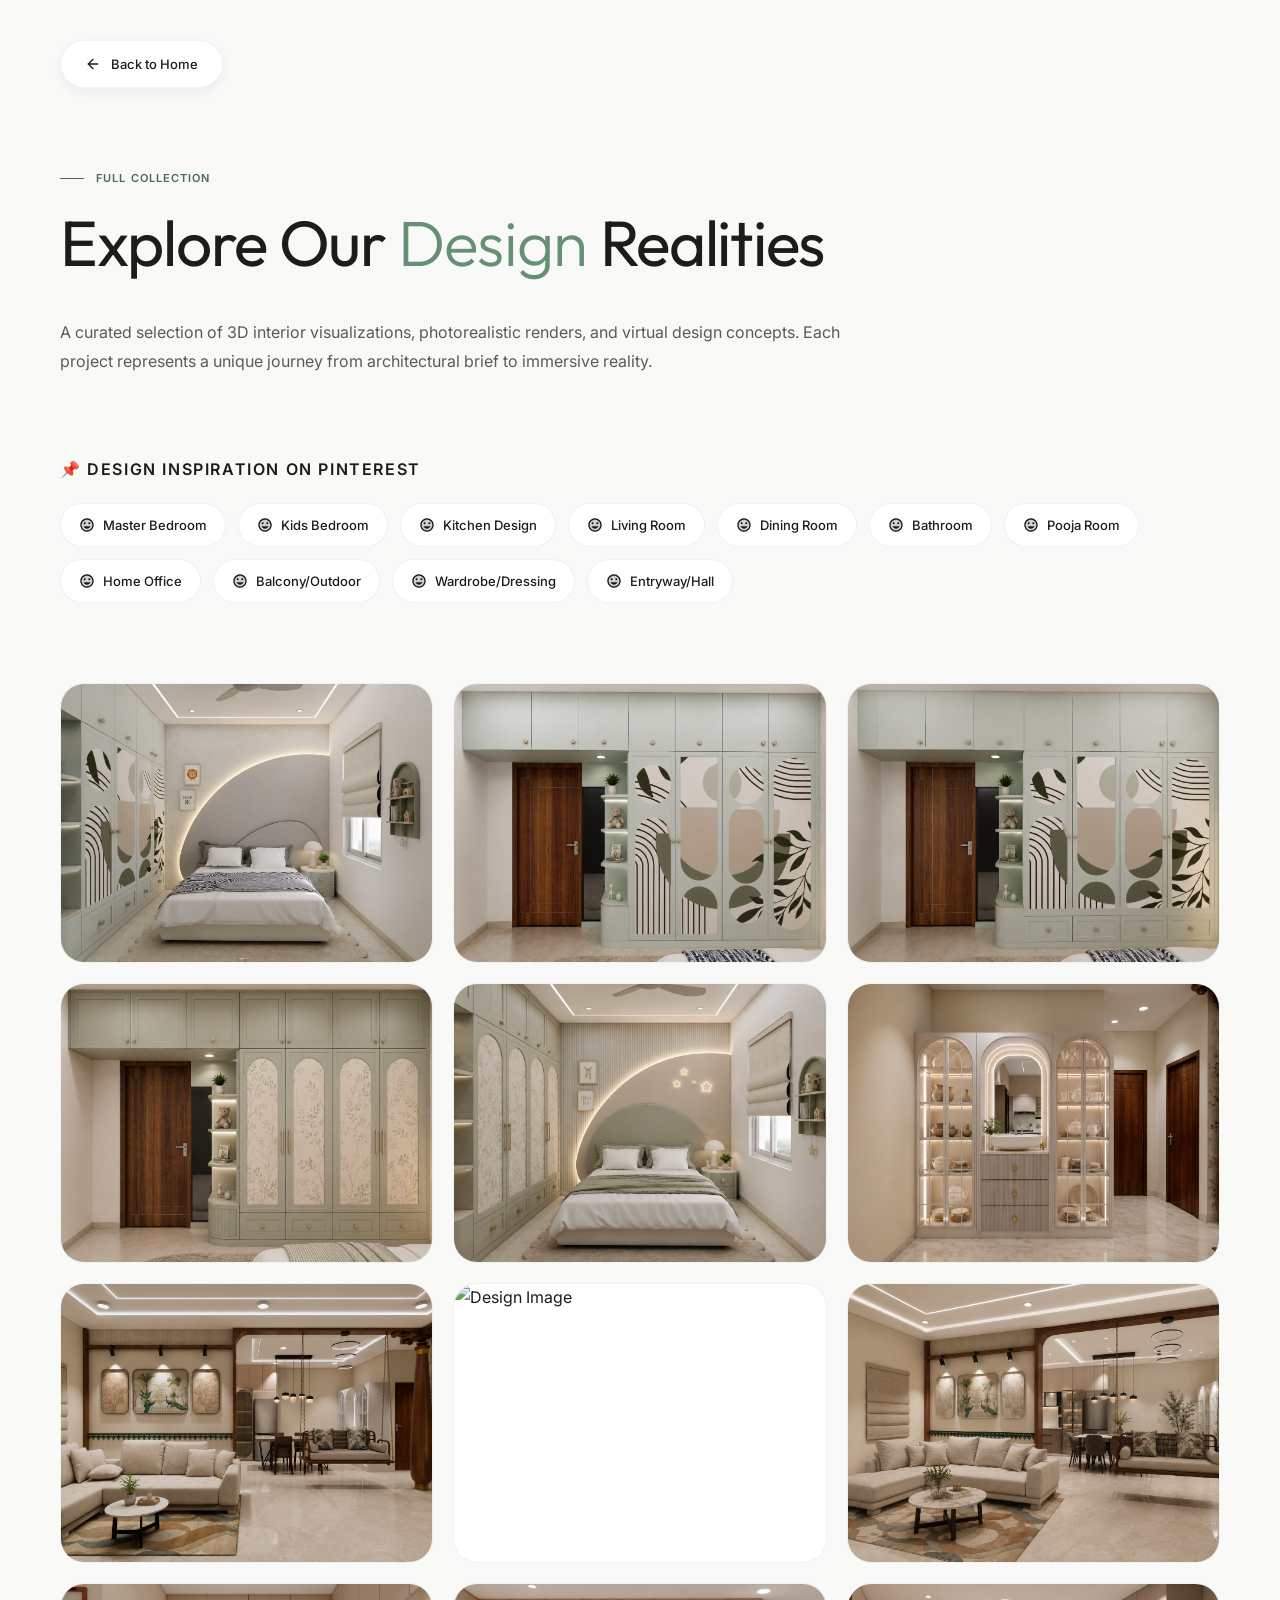
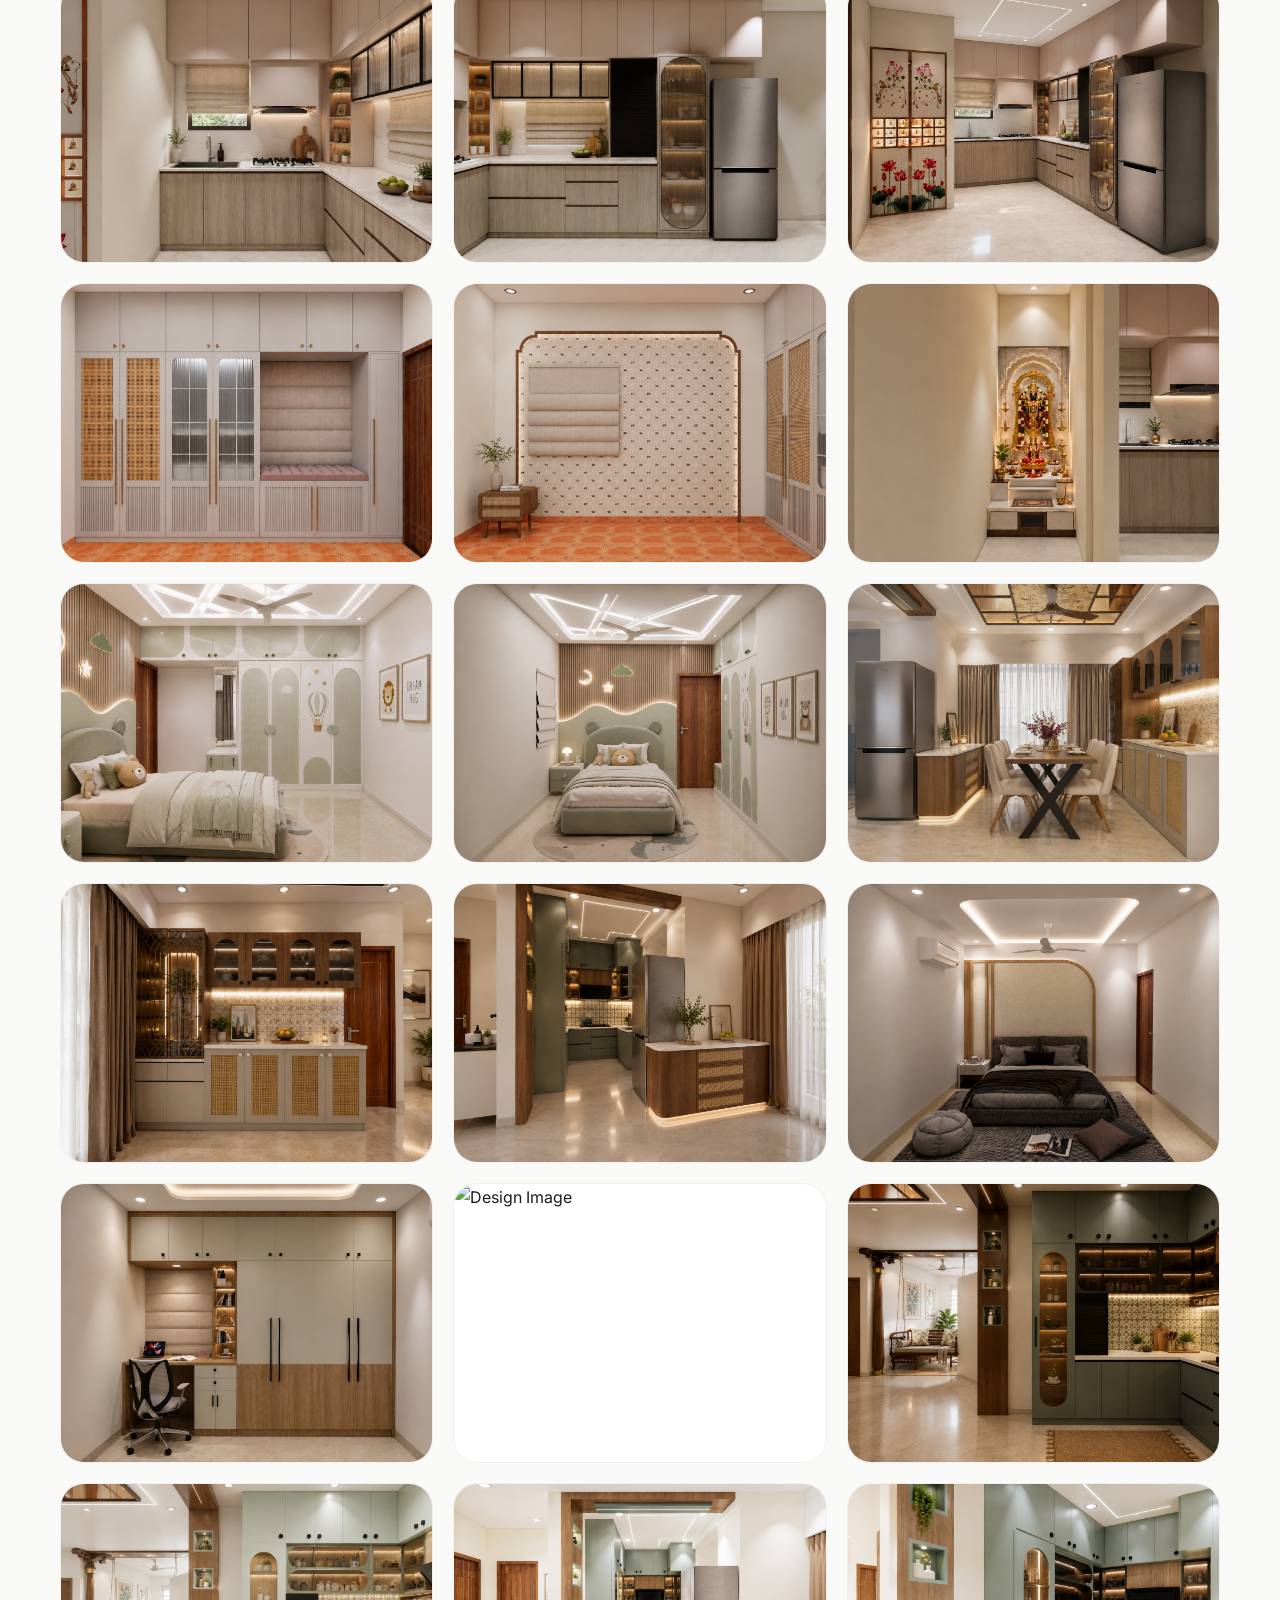
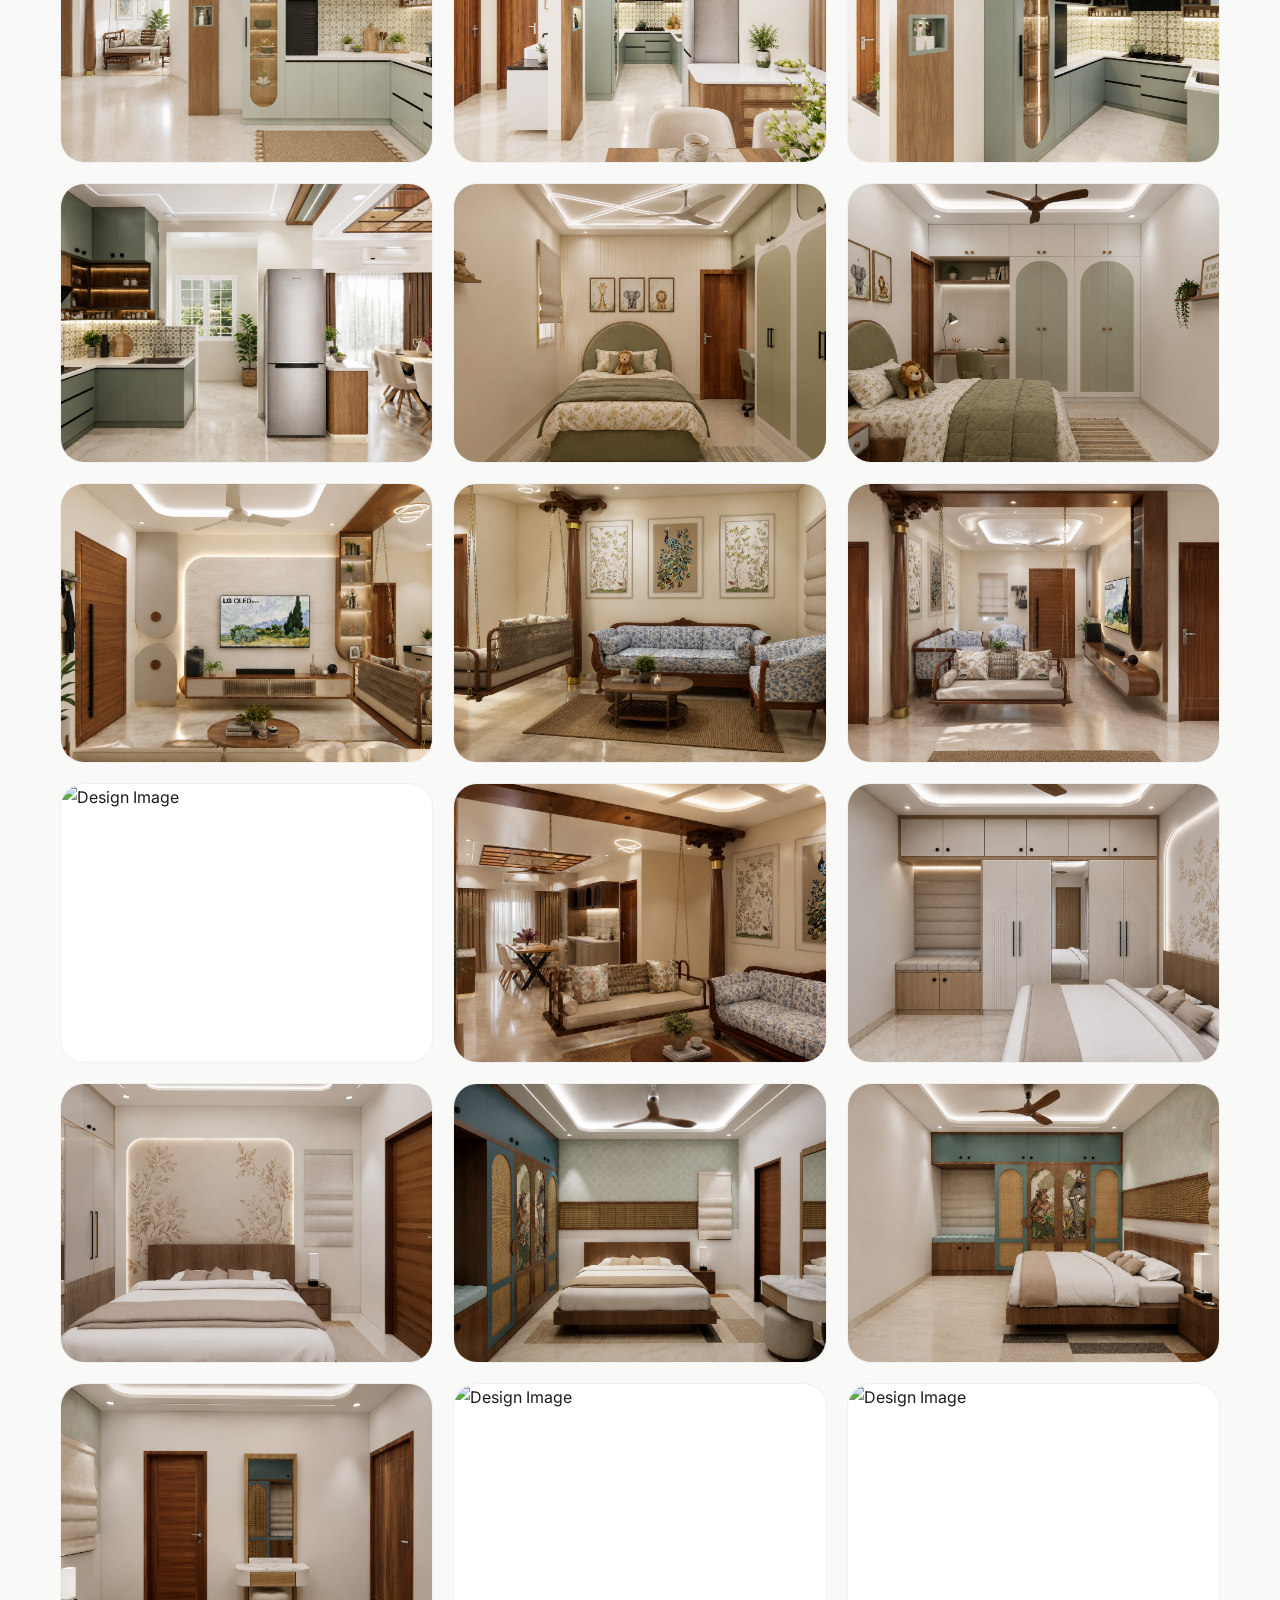
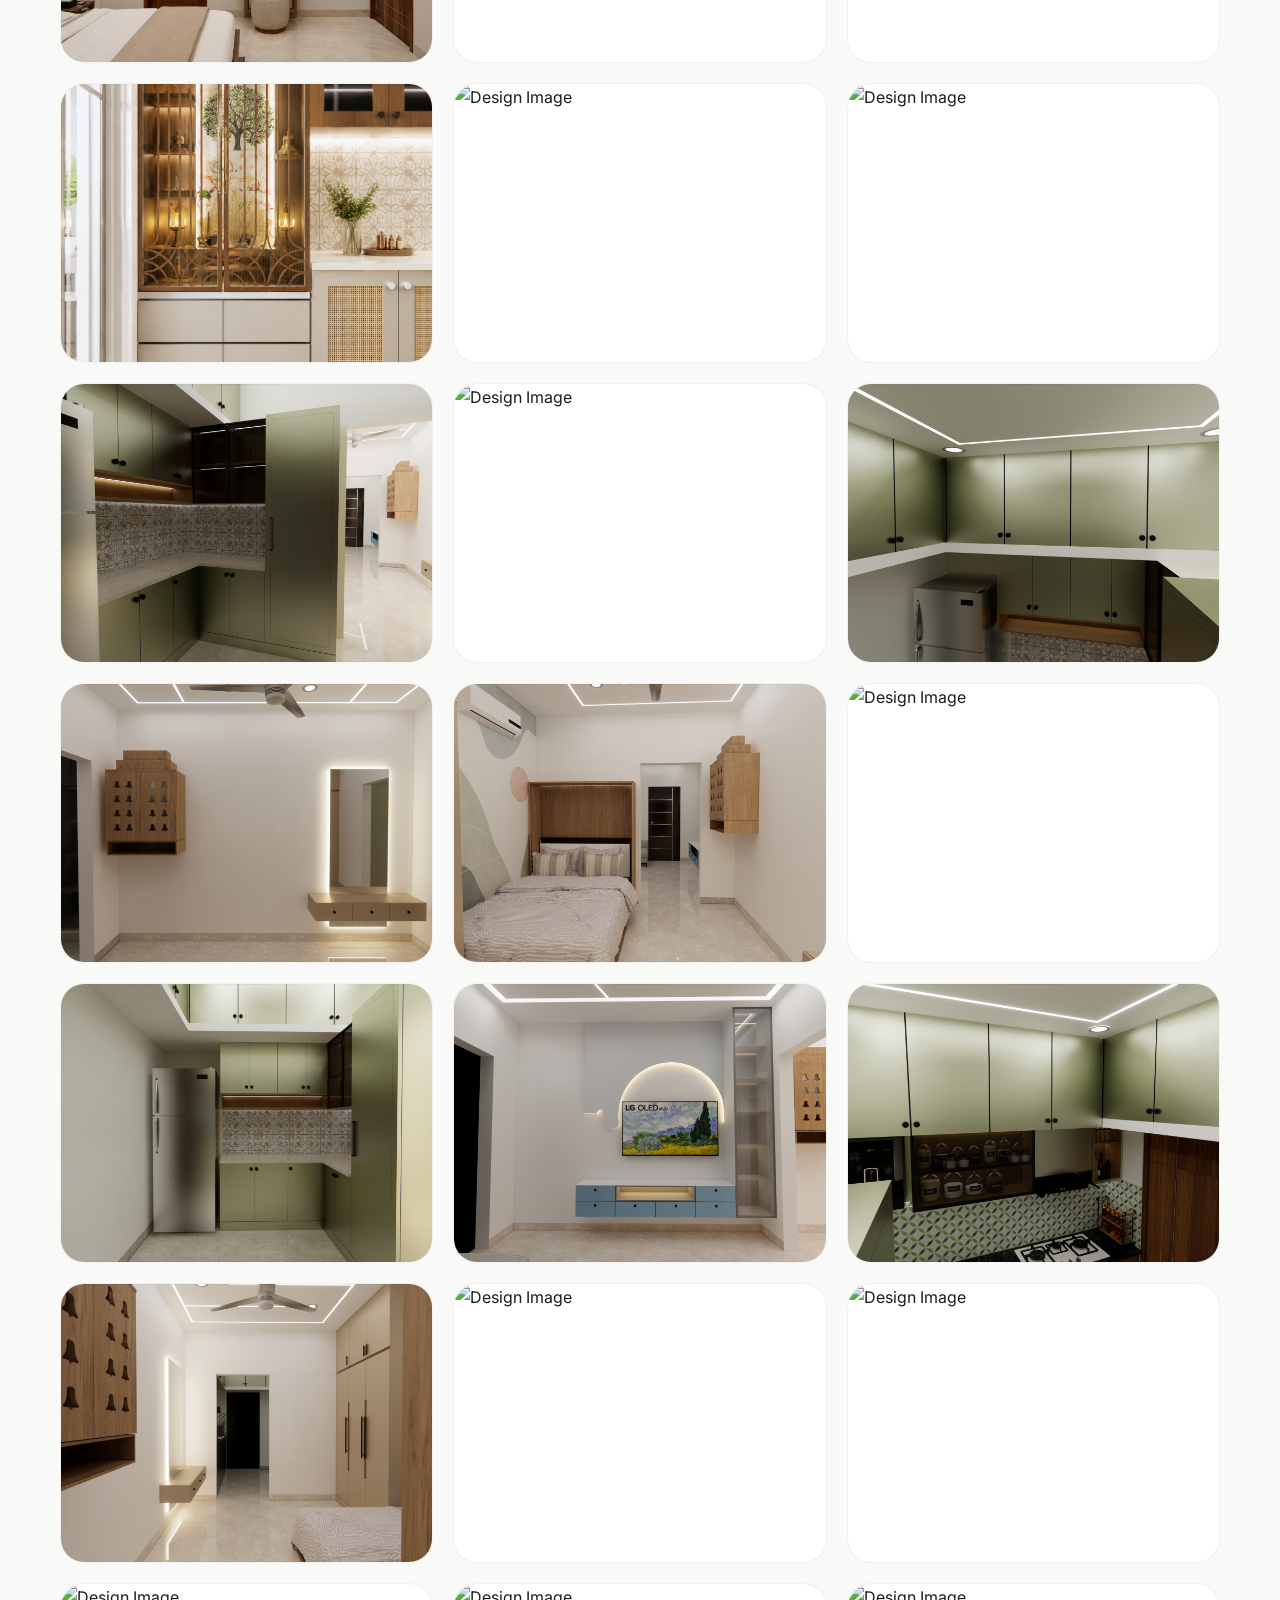
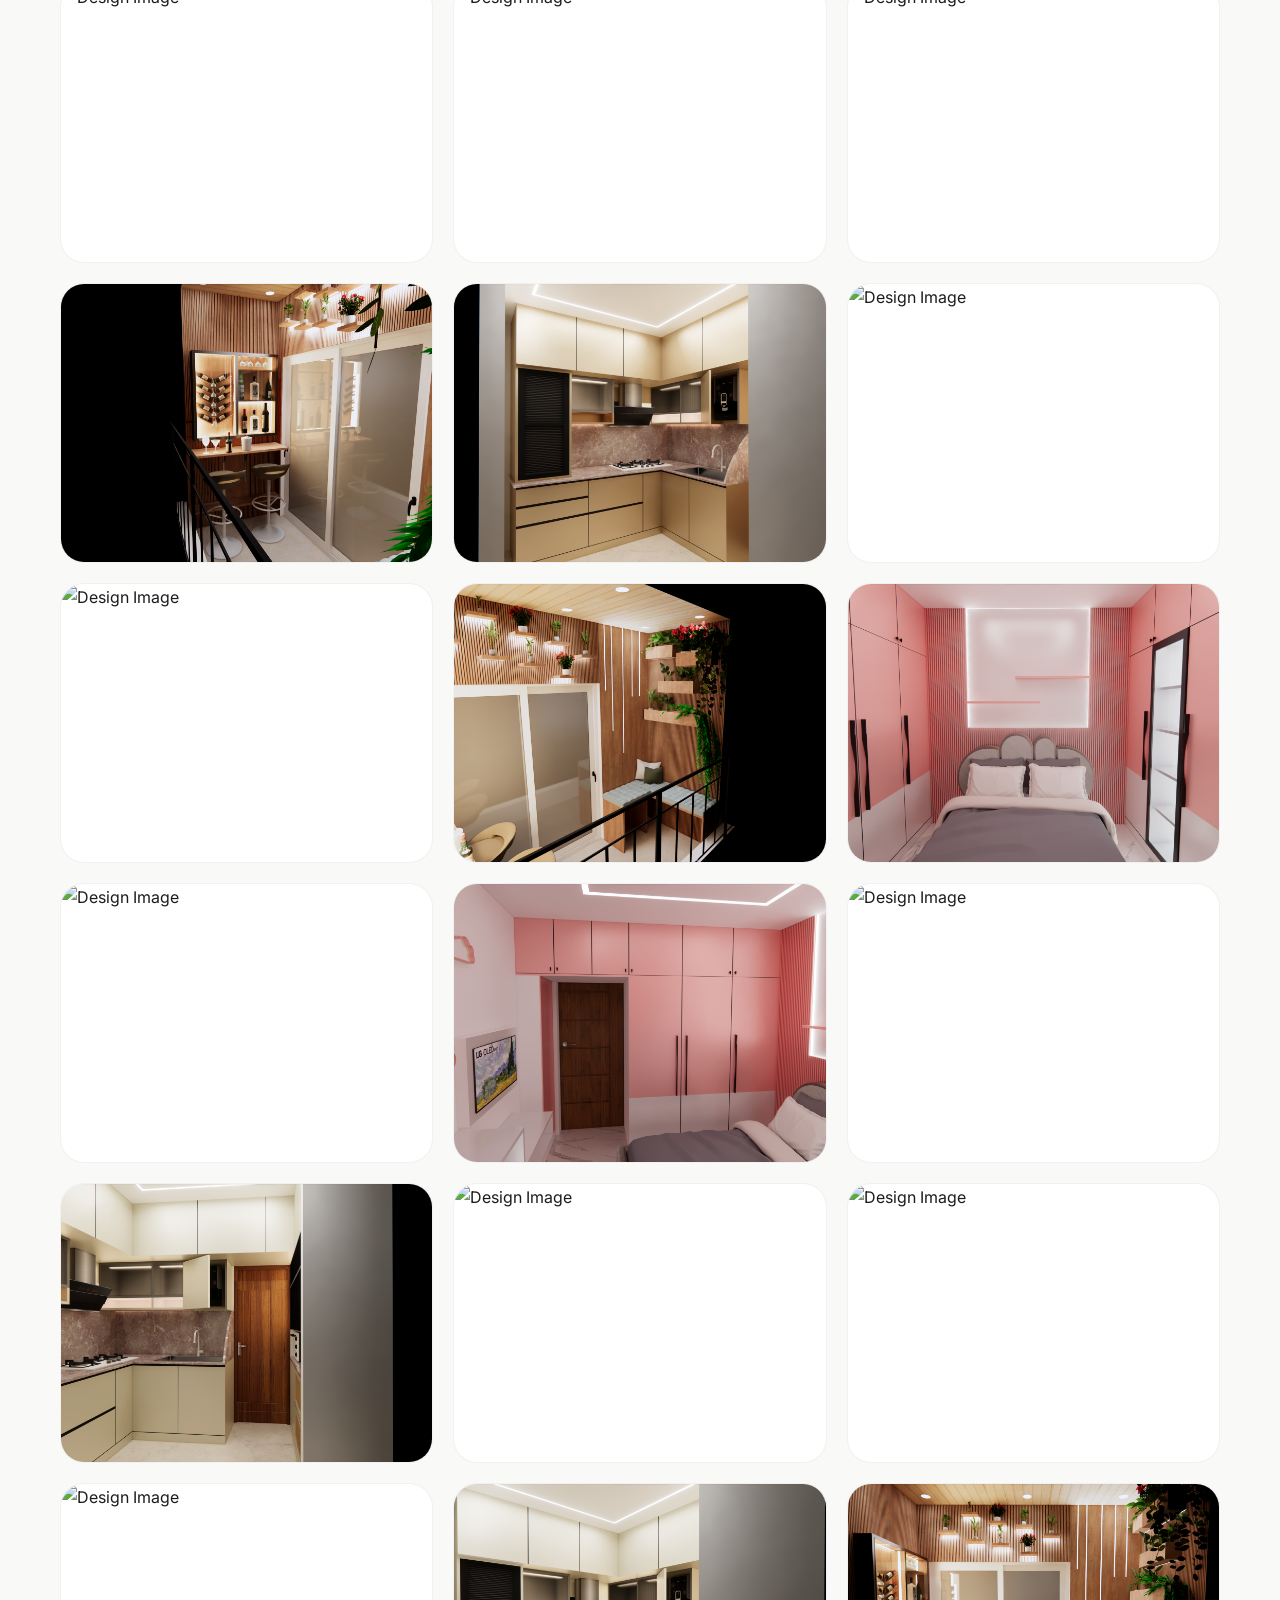
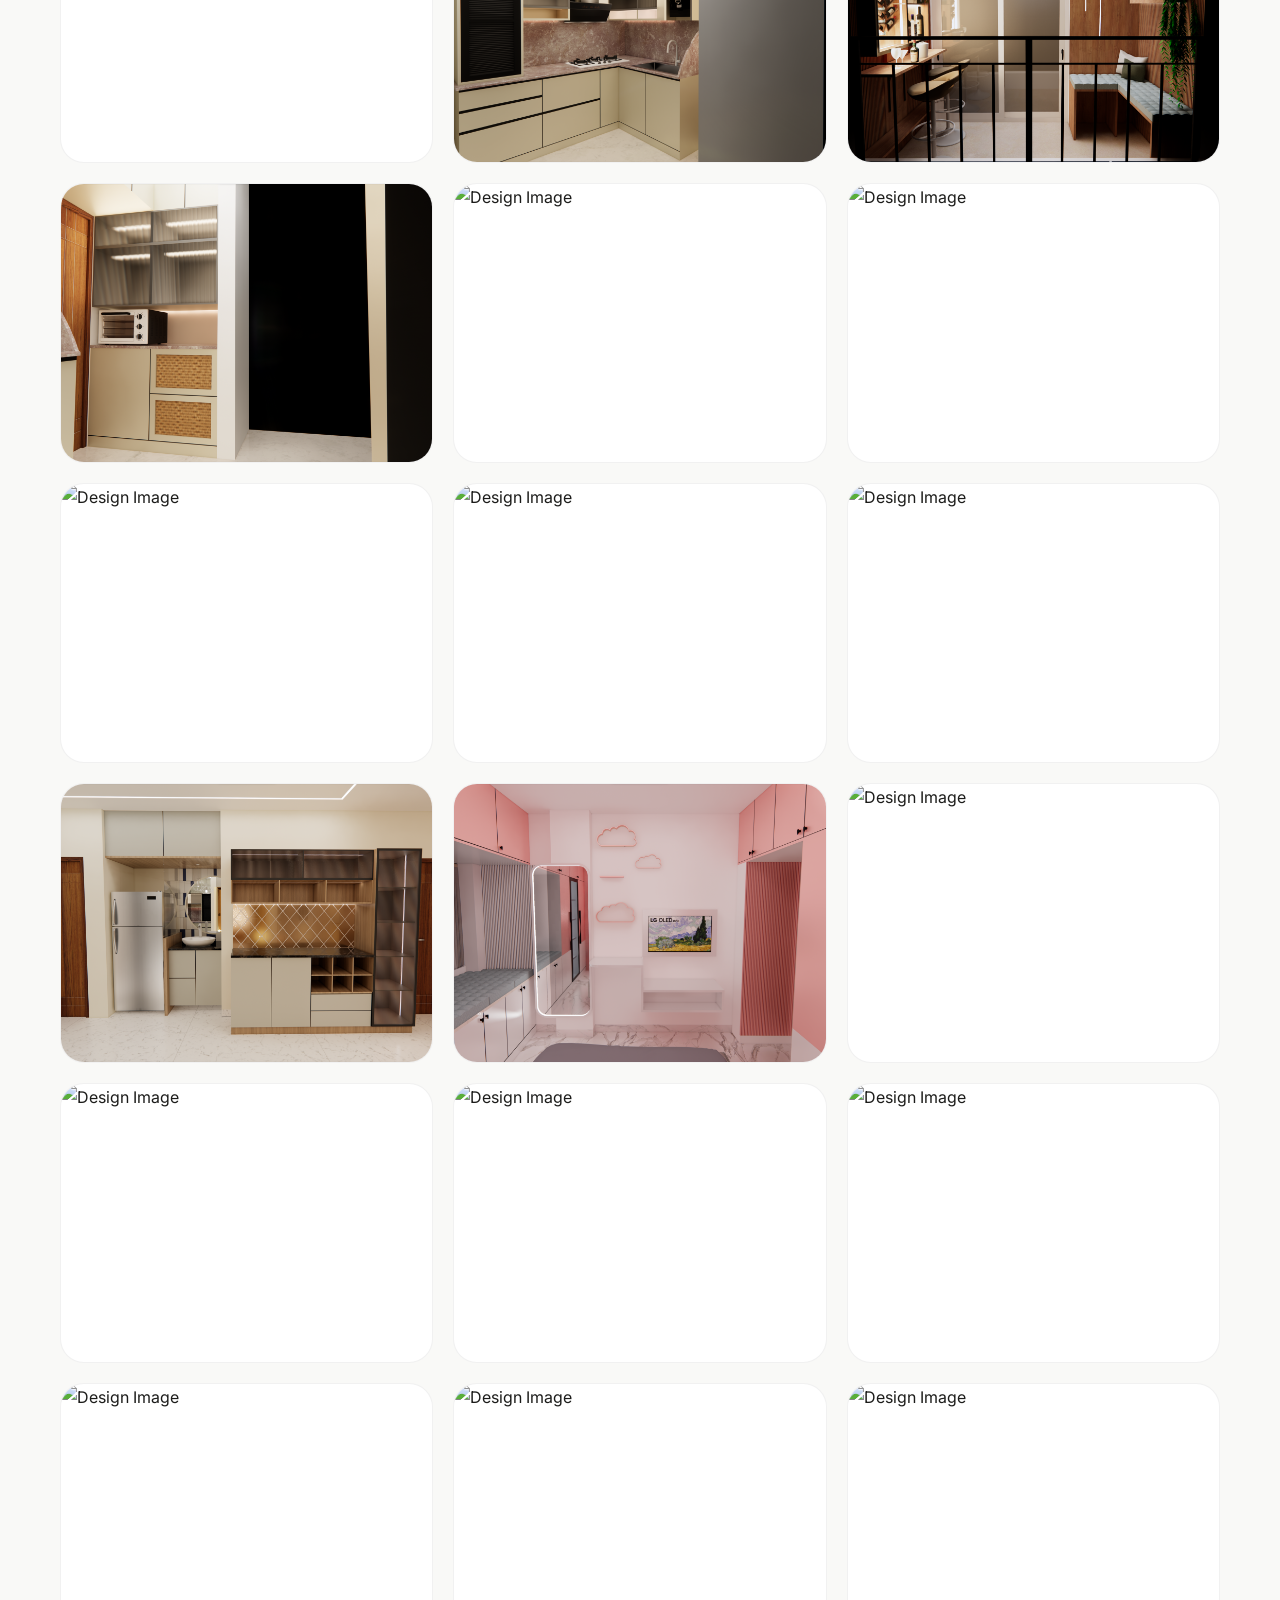
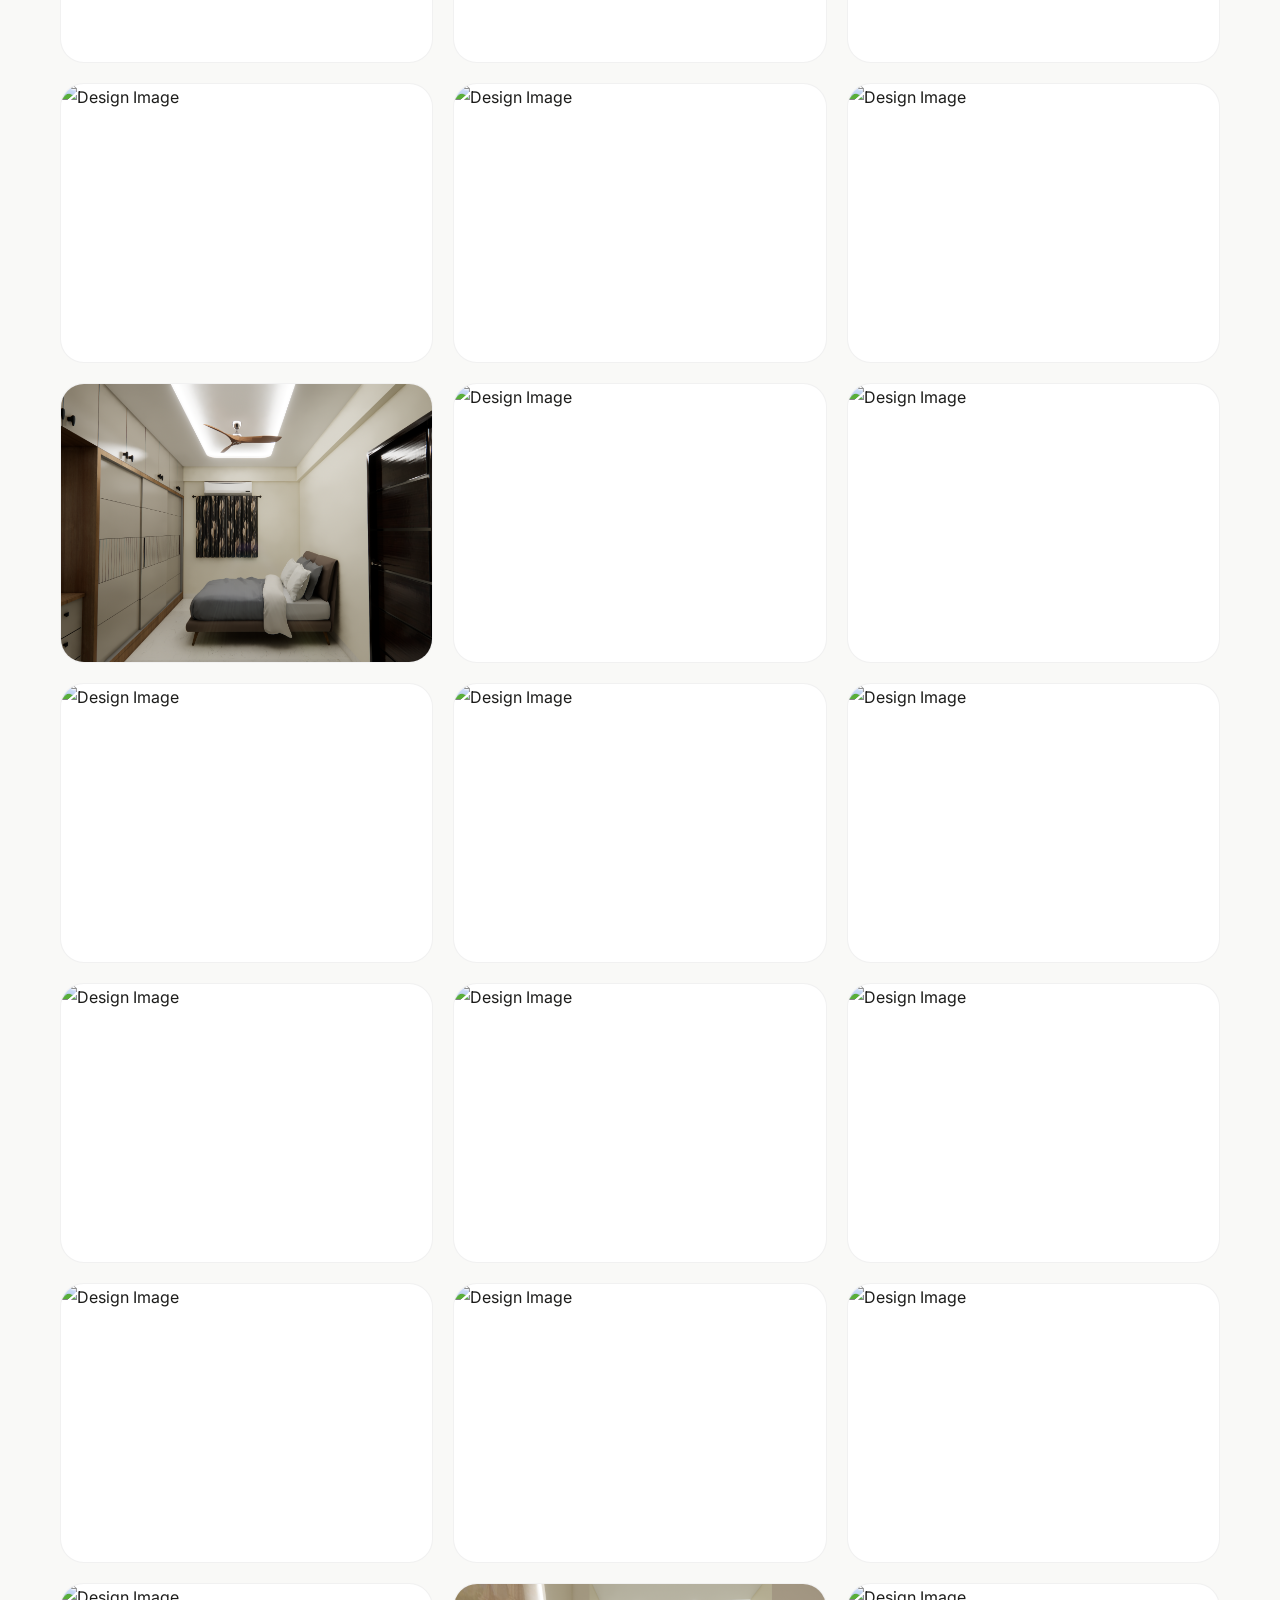
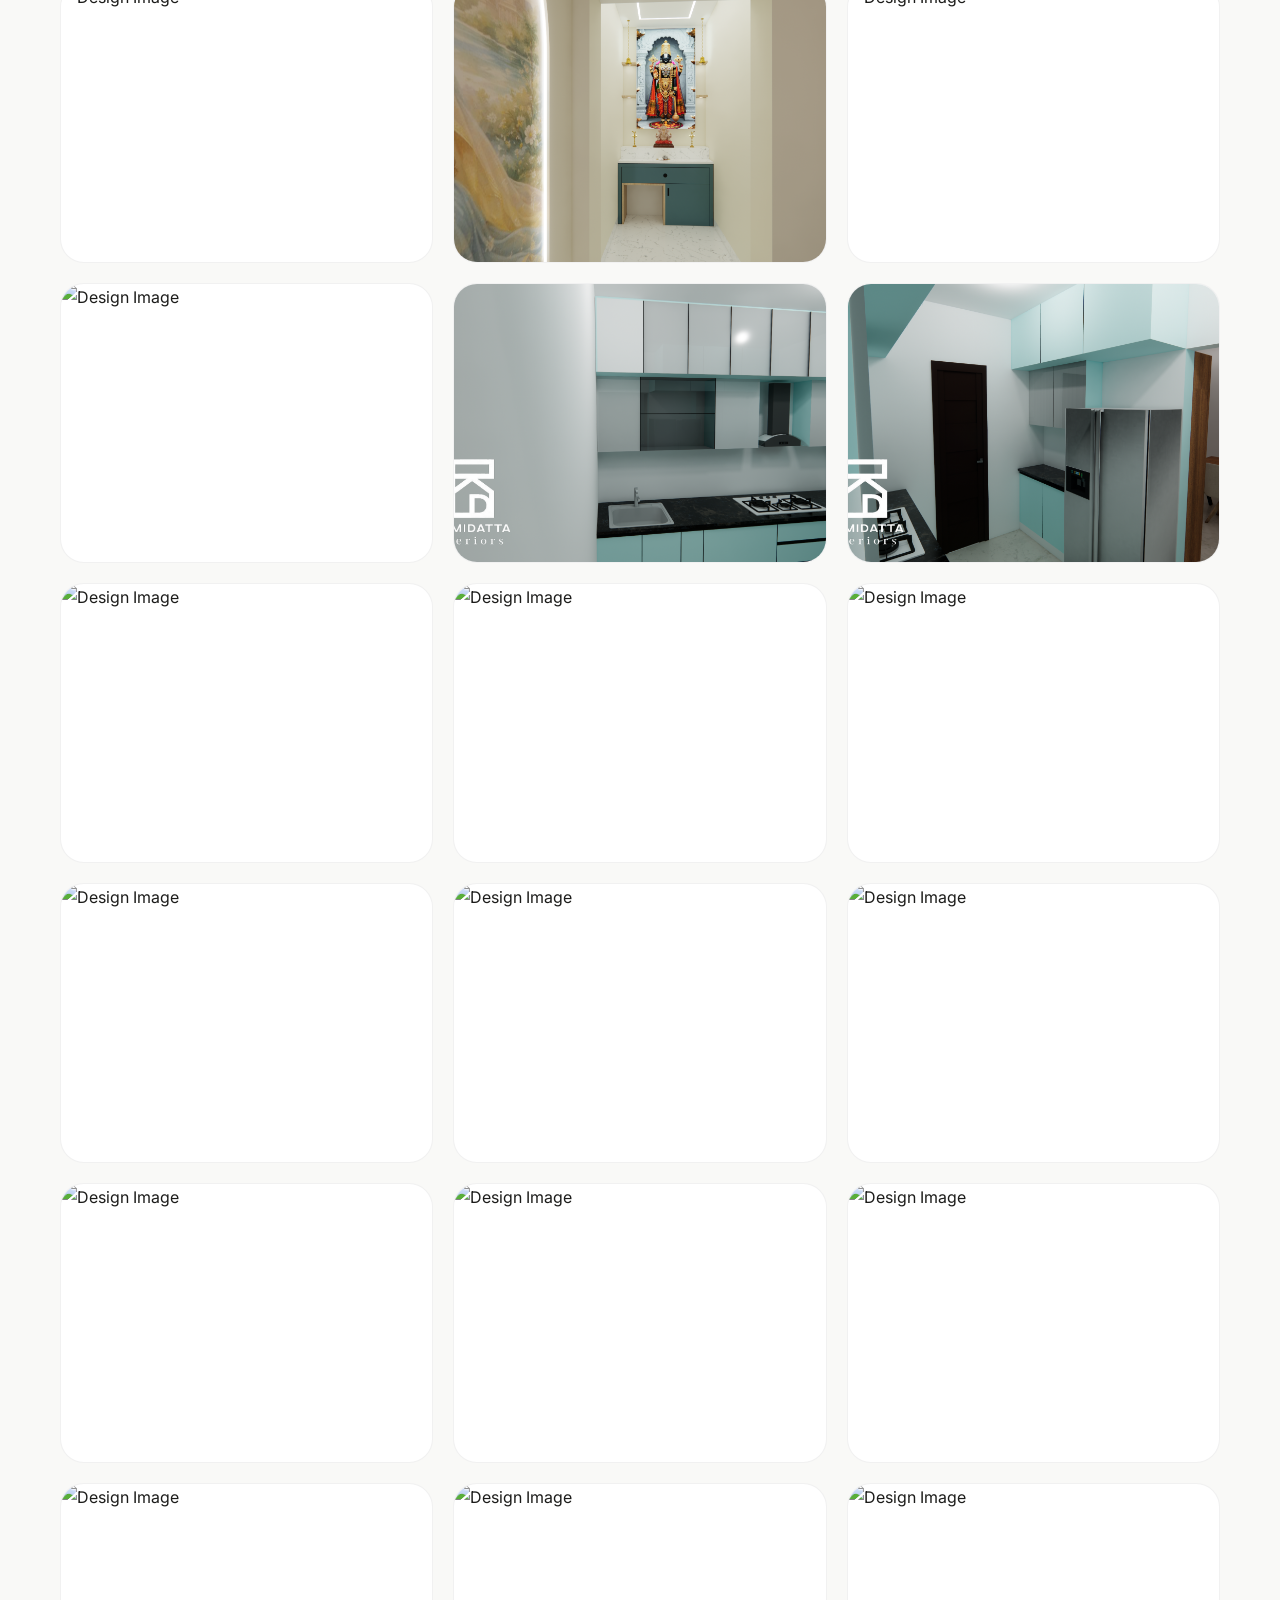
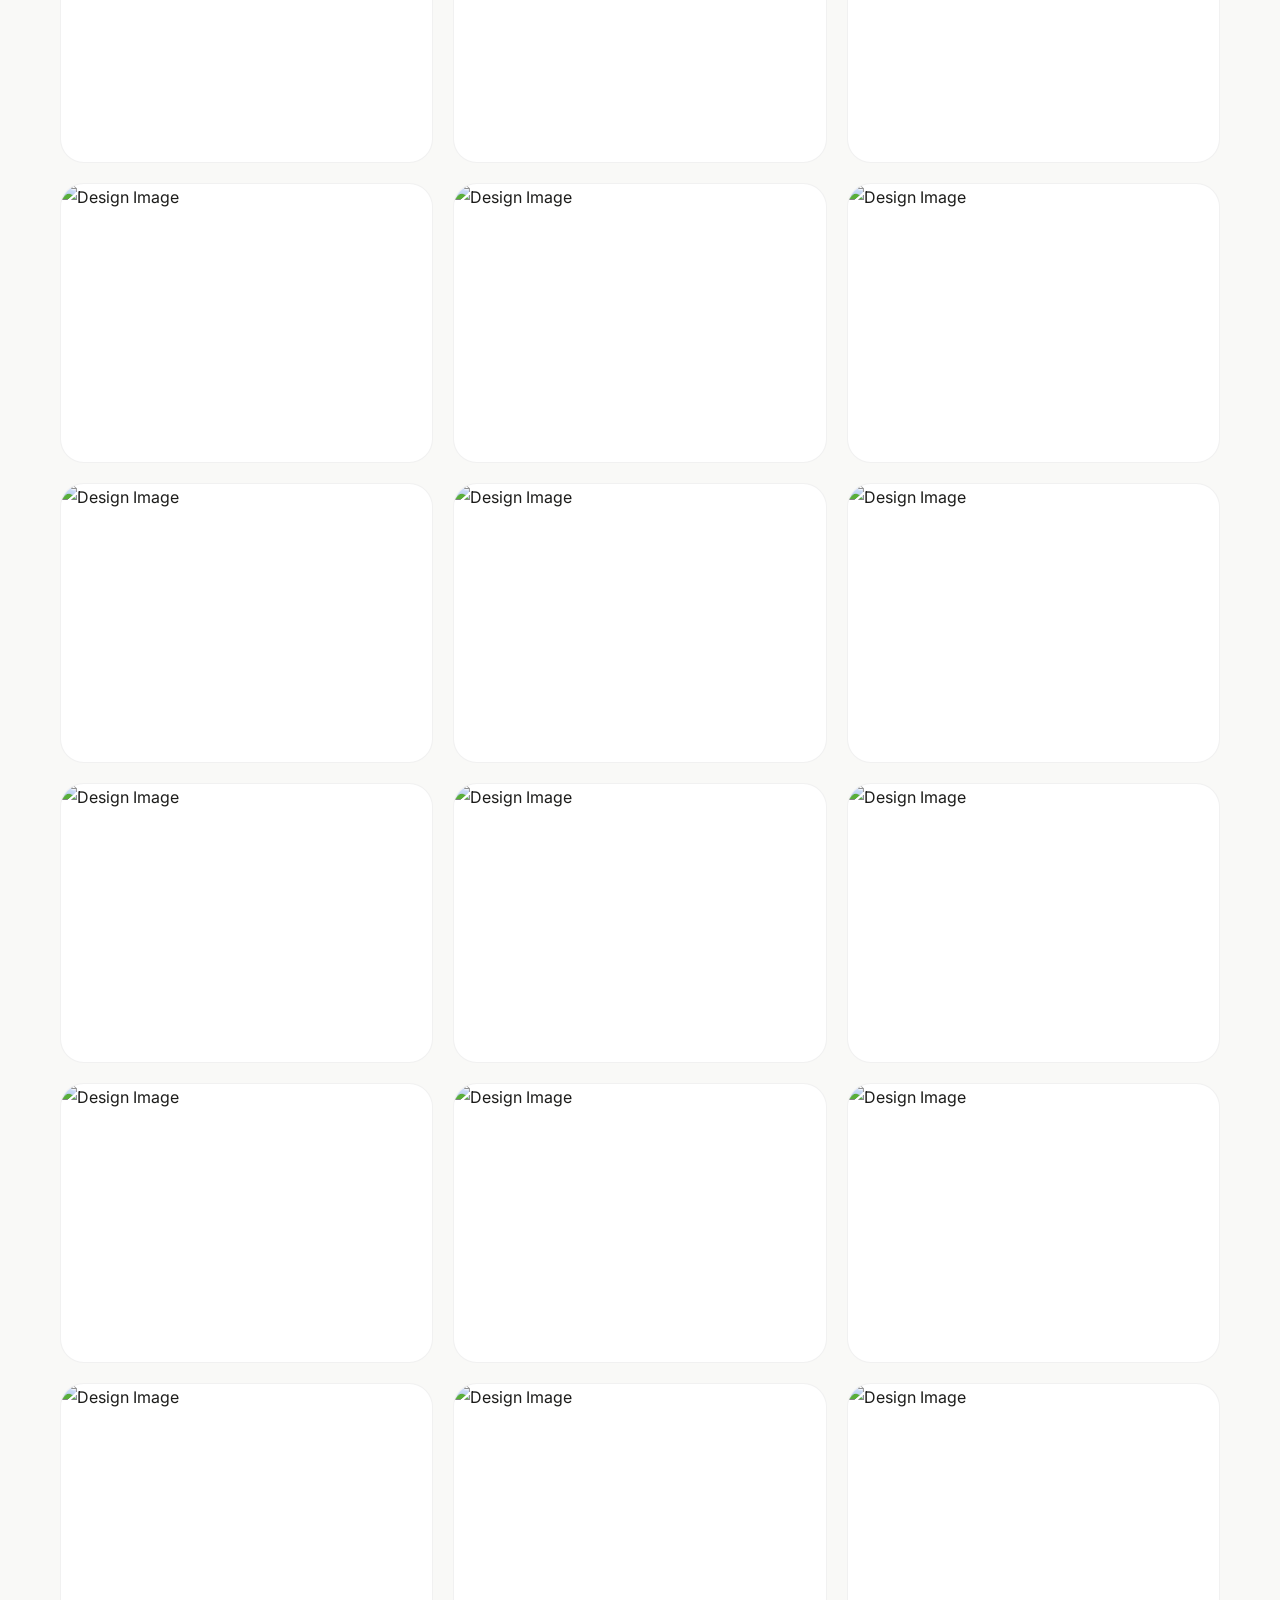
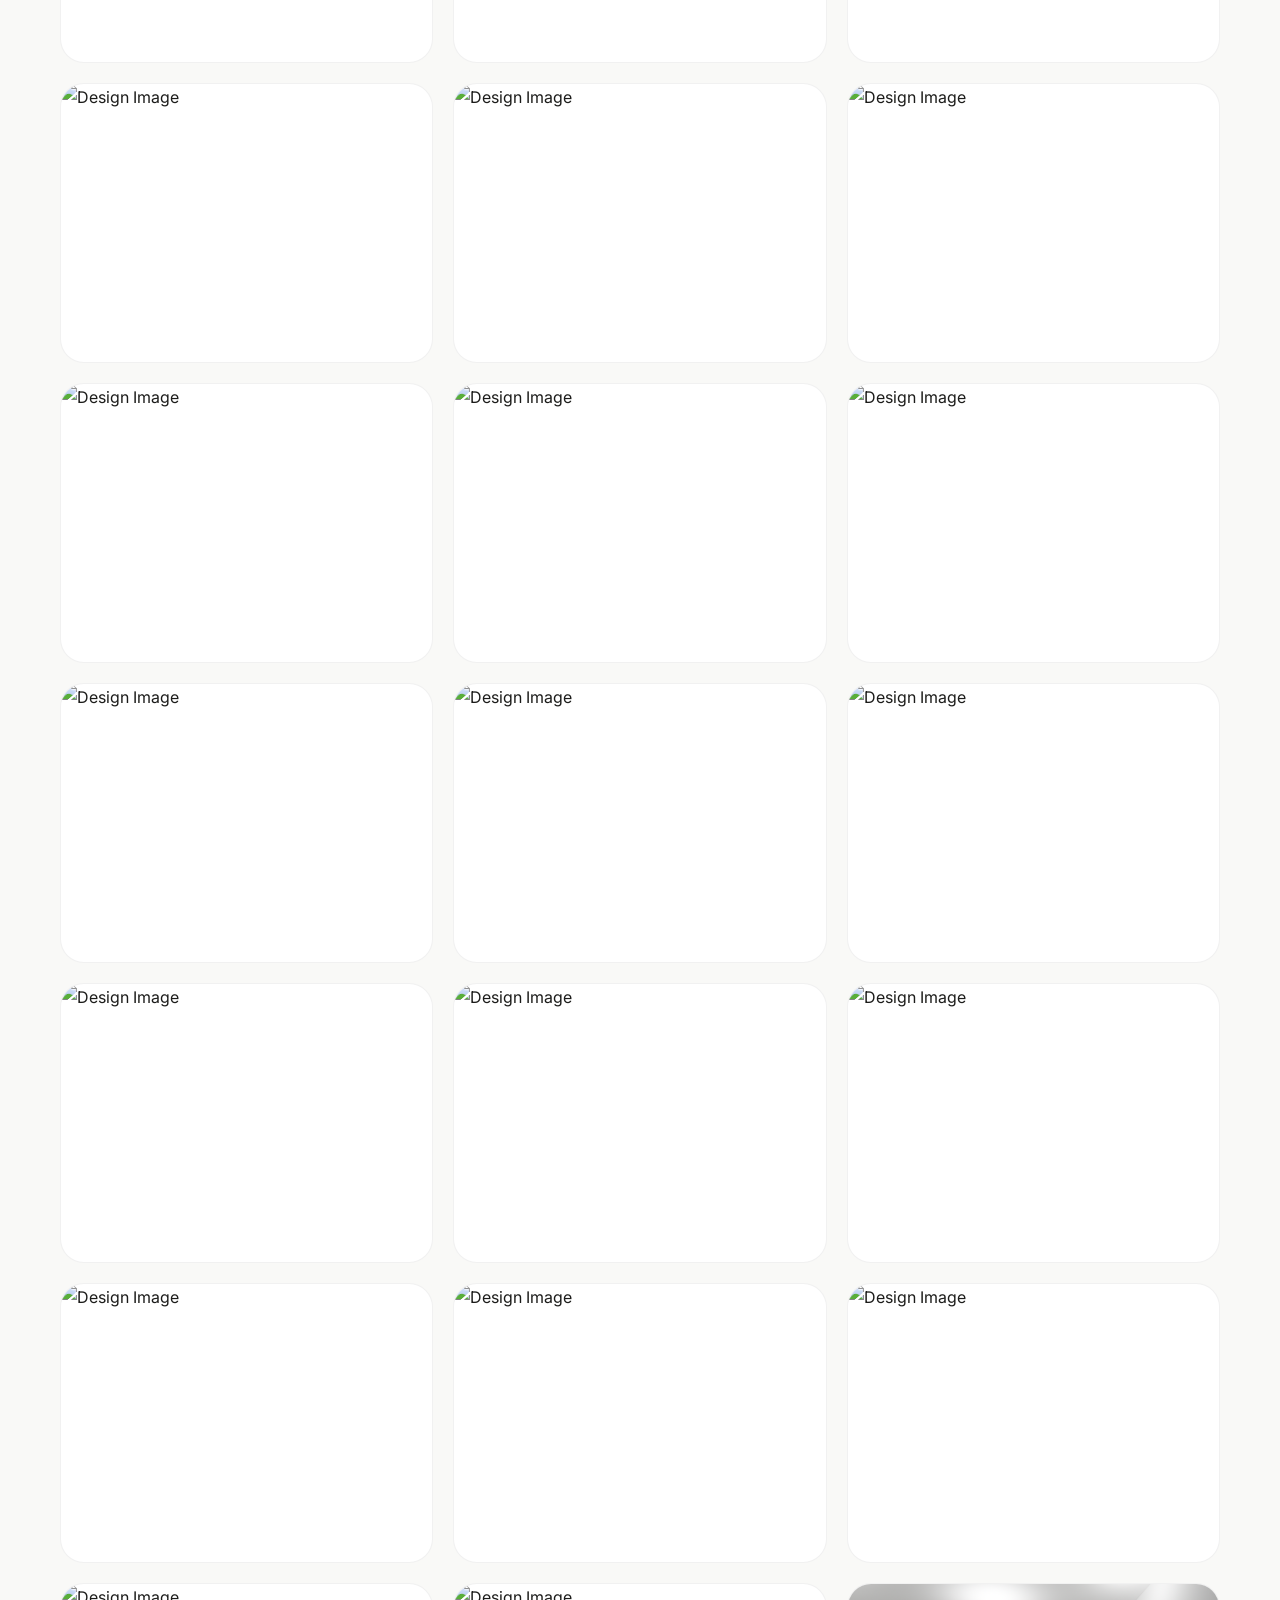
==== commit 05c8896a: "added 19 and 20 folders Co-authored-by: Copilot <copilot@github.com>" ====
--- a/portfolio.html
+++ b/portfolio.html
@@ -4,7 +4,7 @@
 <head>
   <meta charset="UTF-8">
   <meta name="viewport" content="width=device-width, initial-scale=1.0">
-  <title>Design Gallery | CRxVERSE</title>
+  <title>Design Gallery | CRxDESIGNS</title>
   <link rel="preconnect" href="https://fonts.googleapis.com">
   <link rel="preconnect" href="https://fonts.gstatic.com" crossorigin>
   <link
@@ -362,15 +362,60 @@
   </div>
 
   <footer>
-    <a href="index.html" class="footer-logo">CR<span>x</span>VERSE</a>
+    <a href="index.html" class="footer-logo">CR<span>x</span>DESIGNS</a>
     <div class="footer-tagline">3D Design & Virtual Experiences</div>
-    <div class="footer-copy">© 2026 CRxVERSE · Hyderabad</div>
+    <div class="footer-copy">© 2026 CRxDESIGNS · Hyderabad</div>
   </footer>
 
   <script src="script.js"></script>
   <script>
-    // List of all images from designs folder 1-18
+    // List of all images from designs folder 1-20, with newest images first
     const images = [
+      // Folder 20 (newest)
+      'designs/20/cbr1.png',
+      'designs/20/cbr2.png',
+      'designs/20/cbr22.png',
+      'designs/20/cbr33.png',
+      'designs/20/cbr34.png',
+      'designs/20/Crockery.png',
+      'designs/20/h1.png',
+      'designs/20/h2.png',
+      'designs/20/h3.png',
+      'designs/20/k1.png',
+      'designs/20/k2.png',
+      'designs/20/k3.png',
+      'designs/20/mbr1.png',
+      'designs/20/mbr2.png',
+      'designs/20/pooja.png',
+      // Folder 19
+      'designs/19/cbr1.png',
+      'designs/19/cbr2.png',
+      'designs/19/D1.png',
+      'designs/19/D2.png',
+      'designs/19/D3.png',
+      'designs/19/GBR1.png',
+      'designs/19/GBR2.png',
+      'designs/19/HANDWASH.png',
+      'designs/19/K1.png',
+      'designs/19/k11.png',
+      'designs/19/K2.png',
+      'designs/19/K3.png',
+      'designs/19/K4.png',
+      'designs/19/KBR1.png',
+      'designs/19/KBR2.png',
+      'designs/19/L1.png',
+      'designs/19/L2.png',
+      'designs/19/L3.png',
+      'designs/19/L4.png',
+      'designs/19/L5.png',
+      'designs/19/mb11.png',
+      'designs/19/mb12.png',
+      'designs/19/MBR1.png',
+      'designs/19/MBR2.png',
+      'designs/19/MBR3.png',
+      'designs/19/MBR4.png',
+      'designs/19/MBR5.png',
+      'designs/19/POOJA.png',
       // Folder 18
       'designs/18/{1047756D-23C3-4EC9-9384-13C0360C38D5}.png',
       'designs/18/{174535E1-6975-4F2B-A6AB-2521CEFEA3D5}.png',
